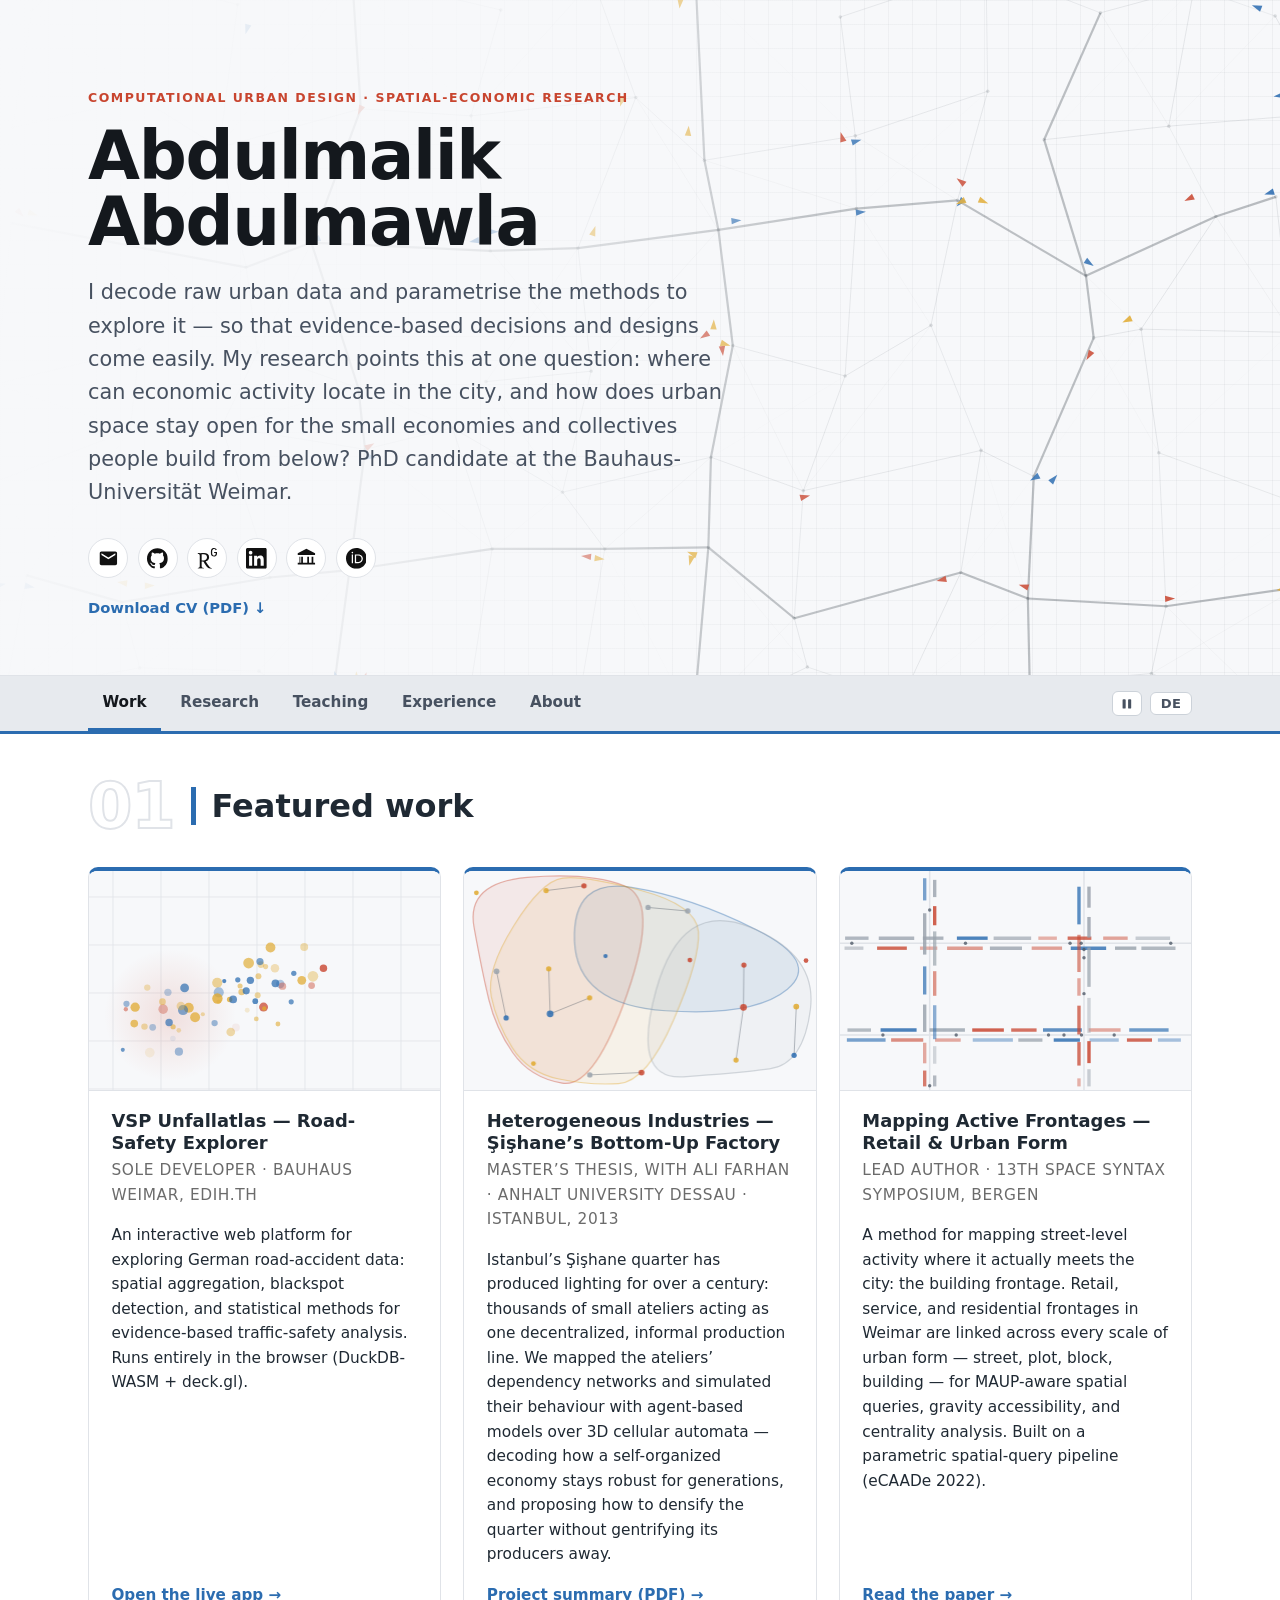
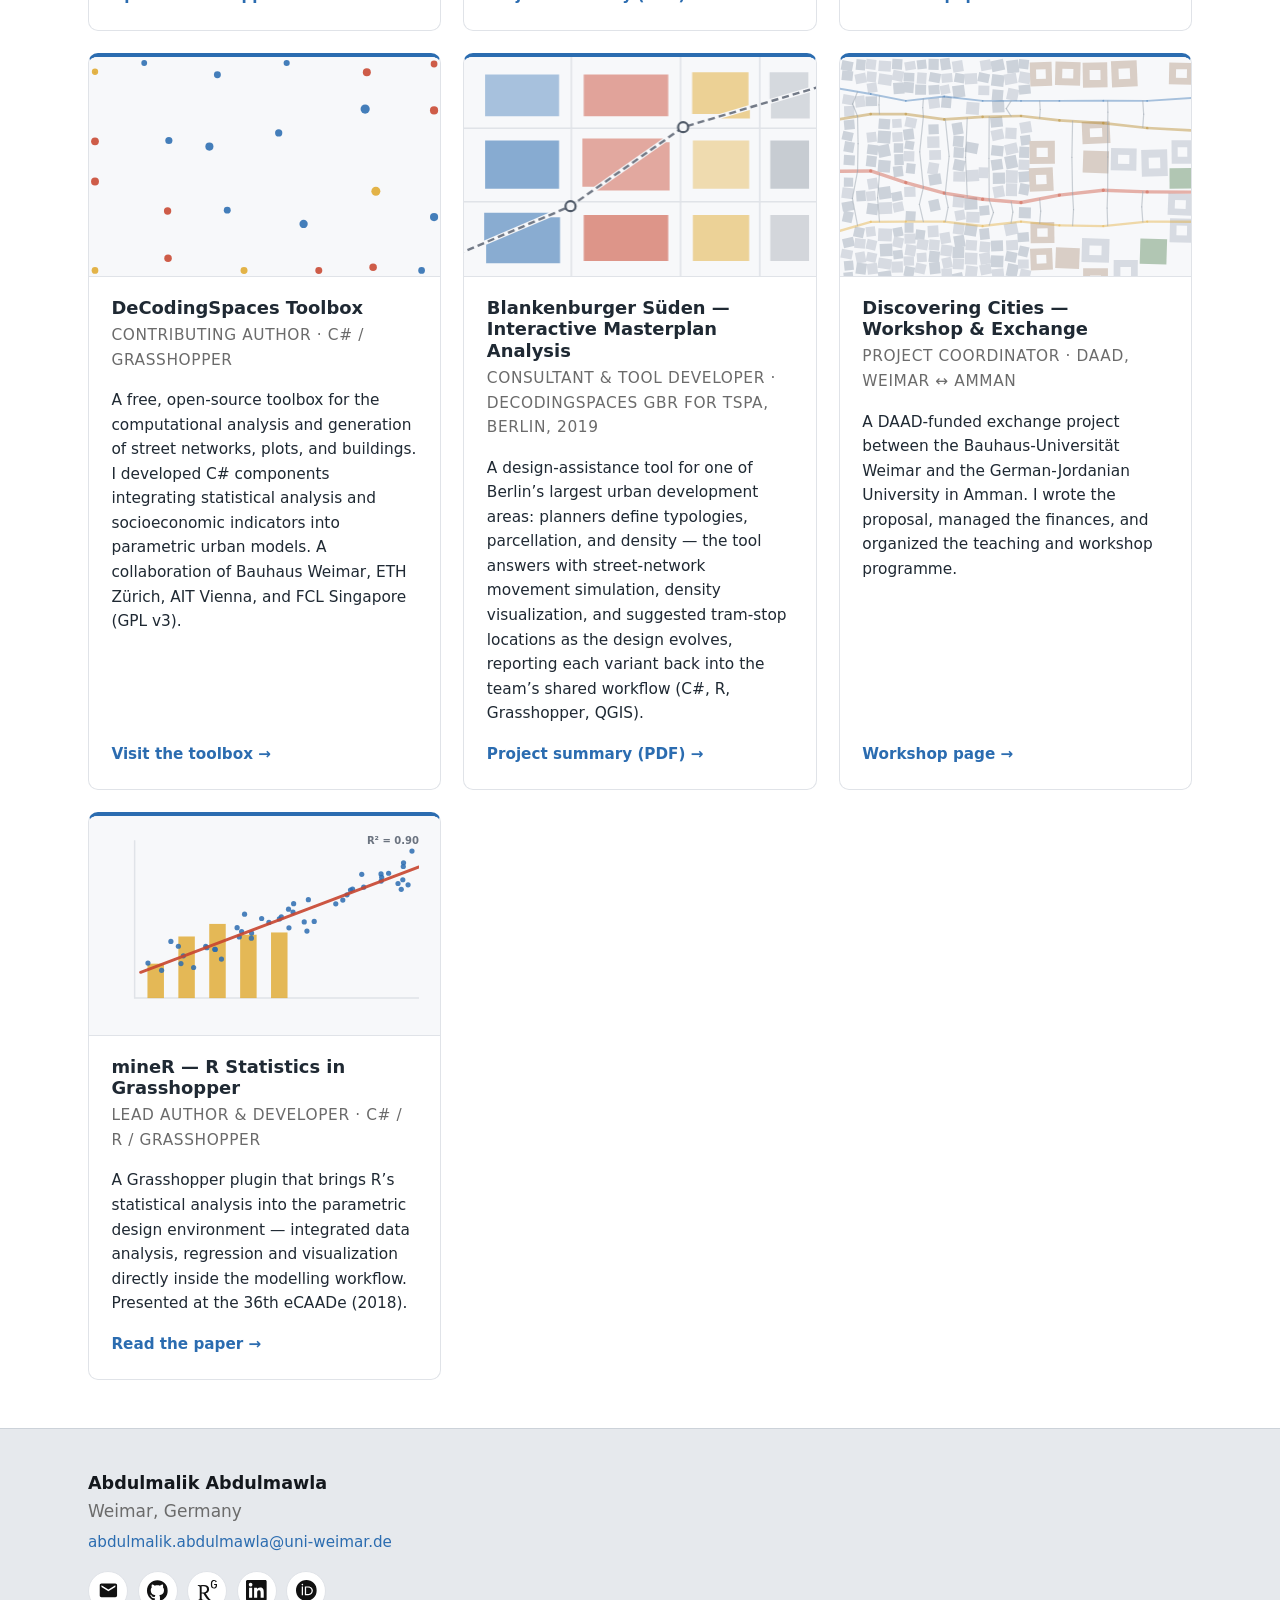
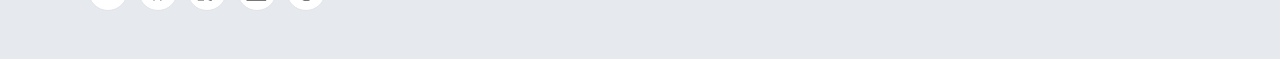
==== index.html @ fc42f42b "feat: review-driven fixes — drop reads tile, clarify PhD timeline, dual-register title/meta Three in" ====
<!DOCTYPE html>
<html lang="en" class="no-js">
<head>
  <meta charset="UTF-8" />
  <meta name="viewport" content="width=device-width, initial-scale=1.0" />
  <!-- the site is deliberately light-only: block browser/OS dark-mode auto-darkening -->
  <meta name="color-scheme" content="only light" />
  <title>Abdulmalik Abdulmawla — Computational Urban Design · Spatial Data Science</title>
  <meta name="description" content="Abdulmalik Abdulmawla — computational urban designer and spatial data scientist for urban & mobility data: research tools for evidence-based, data-driven urban design and urban economy." />
  <meta name="author" content="Abdulmalik Abdulmawla" />

  <!-- Open Graph / social preview -->
  <meta property="og:type" content="website" />
  <meta property="og:title" content="Abdulmalik Abdulmawla — Computational Urban Design · Spatial Data Science" />
  <meta property="og:description" content="Spatial-economic researcher building research tools for evidence-based, data-driven urban design." />
  <meta property="og:url" content="https://abdulmalikabdulmawla.github.io/" />
  <meta property="og:image" content="https://abdulmalikabdulmawla.github.io/assets/og.png" />
  <meta property="og:image:width" content="1200" />
  <meta property="og:image:height" content="630" />
  <meta property="og:image:alt" content="Abdulmalik Abdulmawla — Computational Urban Design · Spatial-Economic Research" />
  <meta name="twitter:card" content="summary_large_image" />
  <meta name="twitter:image" content="https://abdulmalikabdulmawla.github.io/assets/og.png" />

  <link rel="icon" href="assets/favicon.svg" type="image/svg+xml" />
  <link rel="stylesheet" href="styles.css" />

  <!-- Progressive enhancement: flip to .js synchronously so panels hide on first paint.
       Also resolve the motion state (stored override, else the OS reduced-motion
       preference) before CSS paints — boids.js / card-art.js / styles.css key off it. -->
  <script>
    (function (d) {
      d.className = "js";
      var off = window.matchMedia &&
        window.matchMedia("(prefers-reduced-motion: reduce)").matches;
      try {
        var o = localStorage.getItem("motion");
        if (o === "on") off = false; else if (o === "off") off = true;
      } catch (e) {}
      d.classList.add(off ? "motion-off" : "motion-on");
    })(document.documentElement);
  </script>
</head>
<body>
  <a class="skip-link" href="#main">Skip to content</a>

  <!-- ===== Icon sprite (defined once, referenced via <use>) ===== -->
  <svg class="icon-sprite" aria-hidden="true" focusable="false" xmlns="http://www.w3.org/2000/svg">
    <symbol id="i-email" viewBox="0 0 24 24"><path d="M20 4H4c-1.1 0-1.99.9-1.99 2L2 18c0 1.1.9 2 2 2h16c1.1 0 2-.9 2-2V6c0-1.1-.9-2-2-2zm0 4l-8 5-8-5V6l8 5 8-5v2z"/></symbol>
    <symbol id="i-github" viewBox="0 0 24 24"><path d="M12 .297c-6.63 0-12 5.373-12 12 0 5.303 3.438 9.8 8.205 11.385.6.113.82-.258.82-.577 0-.285-.01-1.04-.015-2.04-3.338.724-4.042-1.61-4.042-1.61C4.422 18.07 3.633 17.7 3.633 17.7c-1.087-.744.084-.729.084-.729 1.205.084 1.838 1.236 1.838 1.236 1.07 1.835 2.809 1.305 3.495.998.108-.776.417-1.305.76-1.605-2.665-.3-5.466-1.332-5.466-5.93 0-1.31.465-2.38 1.235-3.22-.135-.303-.54-1.523.105-3.176 0 0 1.005-.322 3.3 1.23.96-.267 1.98-.399 3-.405 1.02.006 2.04.138 3 .405 2.28-1.552 3.285-1.23 3.285-1.23.645 1.653.24 2.873.12 3.176.765.84 1.23 1.91 1.23 3.22 0 4.61-2.805 5.625-5.475 5.92.42.36.81 1.096.81 2.22 0 1.606-.015 2.896-.015 3.286 0 .315.21.69.825.57C20.565 22.092 24 17.592 24 12.297c0-6.627-5.373-12-12-12"/></symbol>
    <symbol id="i-researchgate" viewBox="0 0 24 24"><path d="M19.586 0c-.818 0-1.508.19-2.073.565-.563.377-.97.936-1.213 1.68a3.193 3.193 0 0 0-.112.437 8.365 8.365 0 0 0-.078.53 9 9 0 0 0-.05.727c-.01.282-.013.621-.013 1.016a31.121 31.123 0 0 0 .014 1.017 9 9 0 0 0 .05.727 7.946 7.946 0 0 0 .077.53h-.005a3.334 3.334 0 0 0 .113.438c.245.743.65 1.303 1.214 1.68.565.376 1.256.564 2.075.564.8 0 1.536-.213 2.105-.603.57-.39.94-.916 1.175-1.65.076-.235.135-.558.177-.93a10.9 10.9 0 0 0 .043-1.207v-.82c0-.095-.047-.142-.14-.142h-3.064c-.094 0-.14.047-.14.141v.956c0 .094.046.14.14.14h1.666c.056 0 .084.03.084.086 0 .36 0 .62-.036.865-.038.244-.1.447-.147.606-.108.385-.348.664-.638.876-.29.212-.738.35-1.227.35-.545 0-.901-.15-1.21-.353-.306-.203-.517-.454-.67-.915a3.136 3.136 0 0 1-.147-.762 17.366 17.367 0 0 1-.034-.656c-.01-.26-.014-.572-.014-.939a26.401 26.403 0 0 1 .014-.938 15.821 15.822 0 0 1 .035-.656 3.19 3.19 0 0 1 .148-.76 1.89 1.89 0 0 1 .742-1.01c.344-.244.593-.352 1.137-.352.508 0 .815.096 1.144.303.33.207.528.492.764.925.047.094.111.118.198.07l1.044-.43c.075-.048.09-.115.042-.199a3.549 3.549 0 0 0-.466-.742 3 3 0 0 0-.679-.607 3.313 3.313 0 0 0-.903-.41A4.068 4.068 0 0 0 19.586 0zM8.217 5.836c-1.69 0-3.036.086-4.297.086-1.146 0-2.291 0-3.007-.029v.831l1.088.2c.744.144 1.174.488 1.174 2.264v11.288c0 1.777-.43 2.12-1.174 2.263l-1.088.2v.832c.773-.029 2.12-.086 3.465-.086 1.29 0 2.951.057 3.667.086v-.831l-1.49-.2c-.773-.115-1.174-.487-1.174-2.264v-4.784c.688.057 1.29.057 2.206.057 1.748 3.123 3.41 5.472 4.355 6.56.86 1.032 2.177 1.691 3.839 1.691.487 0 1.003-.086 1.318-.23v-.744c-1.031 0-2.063-.716-2.808-1.518-1.26-1.376-2.95-3.582-4.355-6.074 2.32-.545 4.04-2.722 4.04-4.9 0-3.208-2.492-4.698-5.758-4.698zm-.515 1.29c2.406 0 3.839 1.26 3.839 3.552 0 2.263-1.547 3.782-4.097 3.782-.974 0-1.404-.03-2.063-.086v-7.19c.66-.059 1.547-.059 2.32-.059z"/></symbol>
    <symbol id="i-linkedin" viewBox="0 0 24 24"><path d="M20.447 20.452h-3.554v-5.569c0-1.328-.027-3.037-1.852-3.037-1.853 0-2.136 1.445-2.136 2.939v5.667H9.351V9h3.414v1.561h.046c.477-.9 1.637-1.85 3.37-1.85 3.601 0 4.267 2.37 4.267 5.455v6.286zM5.337 7.433c-1.144 0-2.063-.926-2.063-2.065 0-1.138.92-2.063 2.063-2.063 1.14 0 2.064.925 2.064 2.063 0 1.139-.925 2.065-2.064 2.065zm1.782 13.019H3.555V9h3.564v11.452zM22.225 0H1.771C.792 0 0 .774 0 1.729v20.542C0 23.227.792 24 1.771 24h20.451C23.2 24 24 23.227 24 22.271V1.729C24 .774 23.2 0 22.222 0h.003z"/></symbol>
    <symbol id="i-orcid" viewBox="0 0 24 24"><path d="M12 0C5.372 0 0 5.372 0 12s5.372 12 12 12 12-5.372 12-12S18.628 0 12 0zM7.369 4.378c.525 0 .947.431.947.947s-.422.947-.947.947a.95.95 0 0 1-.947-.947c0-.525.422-.947.947-.947zm-.722 3.038h1.444v10.041H6.647V7.416zm3.562 0h3.9c3.712 0 5.344 2.653 5.344 5.025 0 2.578-2.016 5.025-5.325 5.025h-3.919V7.416zm1.444 1.303v7.444h2.297c3.272 0 4.022-2.484 4.022-3.722 0-2.016-1.284-3.722-4.097-3.722h-2.222z"/></symbol>
    <symbol id="i-institution" viewBox="0 0 24 24"><path d="M12 1L2 6v2h20V6L12 1zM4 10v7H2v2h20v-2h-2v-7h-2v7h-3v-7h-2v7H8v-7H6v7H5v-7H4z"/></symbol>
  </svg>

  <!-- ========================= HERO ========================= -->
  <header class="hero" id="top">
    <div class="hero-grid" aria-hidden="true"></div>
    <!-- boids flocking across a street network — from swarm simulation to urban movement -->
    <canvas class="hero-canvas" aria-hidden="true"></canvas>
    <div class="wrap wrap-wide">
      <p class="eyebrow" data-i18n="hero.eyebrow">Computational Urban Design · Spatial-Economic Research</p>
      <h1 class="hero-name">Abdulmalik<br>Abdulmawla</h1>
      <p class="lede" data-i18n="hero.lede">
        I decode raw urban data and parametrise the methods to explore it &mdash; so
        that evidence-based decisions and designs come easily. My research points this
        at one question: where can economic activity locate in the city, and how does
        urban space stay open for the small economies and collectives people build
        from below? PhD candidate at the Bauhaus-Universit&auml;t Weimar.
      </p>

      <nav class="profile-links" aria-label="Profiles and contact">
        <a href="mailto:abdulmalik.abdulmawla@uni-weimar.de" aria-label="Email" title="Email"><svg><use href="#i-email"/></svg></a>
        <a href="https://github.com/AbdulmalikAbdulmawla" target="_blank" rel="noopener" aria-label="GitHub" title="GitHub"><svg><use href="#i-github"/></svg></a>
        <a href="https://www.researchgate.net/profile/Abdulmalik-Abdulmawla" target="_blank" rel="noopener" aria-label="ResearchGate" title="ResearchGate"><svg><use href="#i-researchgate"/></svg></a>
        <a href="https://www.linkedin.com/in/abdulmalikmawla/" target="_blank" rel="noopener" aria-label="LinkedIn" title="LinkedIn"><svg><use href="#i-linkedin"/></svg></a>
        <a href="https://www.uni-weimar.de/de/bau-und-umwelt/professuren/verkehrssystemplanung/team/mitarbeiterinnen/m-arch-abdulmalik-abdulmawla/" target="_blank" rel="noopener" aria-label="Bauhaus-Universit&auml;t Weimar profile" title="Bauhaus-Universit&auml;t Weimar"><svg><use href="#i-institution"/></svg></a>
        <a href="https://orcid.org/0000-0003-3383-5998" target="_blank" rel="noopener" aria-label="ORCID" title="ORCID"><svg><use href="#i-orcid"/></svg></a>
      </nav>
      <p class="hero-cv"><a id="cv-link" href="assets/Abdulmawla-CV.pdf" download="Abdulmawla-CV.pdf" data-i18n="hero.cv">Download CV (PDF) &darr;</a></p>
    </div>
  </header>

  <!-- ========================= TAB BAR ========================= -->
  <div class="tabbar">
    <div class="wrap wrap-wide">
      <nav class="tabs" role="tablist" aria-label="Sections">
        <a class="tab" id="tab-work"       role="tab" href="#work"       aria-controls="work"       aria-selected="true"  data-i18n="tab.work">Work</a>
        <a class="tab" id="tab-research"   role="tab" href="#research"   aria-controls="research"   aria-selected="false" data-i18n="tab.research">Research</a>
        <a class="tab" id="tab-teaching"   role="tab" href="#teaching"   aria-controls="teaching"   aria-selected="false" data-i18n="tab.teaching">Teaching</a>
        <a class="tab" id="tab-experience" role="tab" href="#experience" aria-controls="experience" aria-selected="false" data-i18n="tab.experience">Experience</a>
        <a class="tab" id="tab-about"      role="tab" href="#about"      aria-controls="about"      aria-selected="false" data-i18n="tab.about">About</a>
      </nav>
      <div class="ctrl"><button type="button" class="lang-toggle" id="lang-toggle" aria-label="Auf Deutsch umschalten">DE</button></div>
    </div>
  </div>

  <main id="main">
    <div class="wrap wrap-wide">

      <!-- ========================= WORK ========================= -->
      <section class="panel is-active" id="work" role="tabpanel" aria-labelledby="tab-work" tabindex="-1" style="--cat: var(--bau-blue)">
        <header class="panel-head">
          <span class="panel-num" aria-hidden="true">01</span>
          <h2 data-i18n="work.h">Featured work</h2>
        </header>
        <div class="cards">

          <article class="card">
            <div class="card-media" data-art="unfall" aria-hidden="true">
              <svg viewBox="0 0 320 200" preserveAspectRatio="xMidYMid slice">
                <rect width="320" height="200" fill="#f7f8fa"/>
                <g stroke="#e0e3e8" stroke-width="1">
                  <line x1="0" y1="50" x2="320" y2="50"/><line x1="0" y1="100" x2="320" y2="100"/><line x1="0" y1="150" x2="320" y2="150"/>
                  <line x1="80" y1="0" x2="80" y2="200"/><line x1="160" y1="0" x2="160" y2="200"/><line x1="240" y1="0" x2="240" y2="200"/>
                </g>
                <g>
                  <circle cx="70" cy="120" r="9" fill="#c8452f" opacity=".85"/>
                  <circle cx="120" cy="70" r="6" fill="#2b6cb0" opacity=".85"/>
                  <circle cx="180" cy="110" r="12" fill="#c8452f" opacity=".7"/>
                  <circle cx="150" cy="150" r="5" fill="#e0a92e"/>
                  <circle cx="230" cy="60" r="7" fill="#2b6cb0" opacity=".8"/>
                  <circle cx="260" cy="130" r="9" fill="#c8452f" opacity=".8"/>
                  <circle cx="90" cy="60" r="5" fill="#e0a92e"/>
                  <circle cx="200" cy="160" r="6" fill="#2b6cb0" opacity=".8"/>
                  <circle cx="280" cy="95" r="5" fill="#e0a92e"/>
                </g>
              </svg>
            </div>
            <div class="card-body">
              <h3 data-i18n="work.c1.title">VSP&nbsp;Unfallatlas &mdash; Road-Safety Explorer</h3>
              <p class="card-role" data-i18n="work.c1.role">Sole developer &middot; Bauhaus Weimar, EDIH.TH</p>
              <p data-i18n="work.c1.body">
                An interactive web platform for exploring German road-accident data:
                spatial aggregation, blackspot detection, and statistical methods for
                evidence-based traffic-safety analysis. Runs entirely in the browser
                (DuckDB-WASM + deck.gl).
              </p>
              <a class="card-link" href="https://www.uni-weimar.de/~vewa2645/VSP_Unfallatlas/VSP_Unfallatlas.html" target="_blank" rel="noopener" data-i18n="work.c1.link">Open the live app &rarr;</a>
            </div>
          </article>

          <article class="card">
            <!-- Şişhane dependency network: walking-range rings + intensity-weighted edges.
                 The SVG is the no-JS/motion-off/print fallback; the "sishane" canvas scene
                 (card-art.js) grows a multicentric semilattice around the cursor. -->
            <div class="card-media" data-art="sishane" aria-hidden="true">
              <svg viewBox="0 0 320 200" preserveAspectRatio="xMidYMid slice">
                <rect width="320" height="200" fill="#f7f8fa"/>
                <!-- the semilattice: overlapping atelier groups (sets that share members) -->
                <g stroke-width="1.2">
                  <ellipse cx="108" cy="80" rx="94" ry="62" fill="#e0a92e" fill-opacity=".09" stroke="#e0a92e" stroke-opacity=".4" transform="rotate(-8 108 80)"/>
                  <ellipse cx="196" cy="70" rx="86" ry="56" fill="#c8452f" fill-opacity=".09" stroke="#c8452f" stroke-opacity=".4" transform="rotate(6 196 70)"/>
                  <ellipse cx="212" cy="126" rx="90" ry="58" fill="#2b6cb0" fill-opacity=".09" stroke="#2b6cb0" stroke-opacity=".4" transform="rotate(-5 212 126)"/>
                  <ellipse cx="112" cy="140" rx="80" ry="50" fill="#9aa3ad" fill-opacity=".09" stroke="#9aa3ad" stroke-opacity=".4" transform="rotate(4 112 140)"/>
                </g>
                <!-- sparse base links — some ateliers stay unconnected -->
                <g stroke="#475160" stroke-width="1" opacity=".38">
                  <line x1="34" y1="42" x2="82" y2="28"/>
                  <line x1="216" y1="32" x2="258" y2="66"/>
                  <line x1="46" y1="92" x2="86" y2="118"/>
                  <line x1="240" y1="118" x2="276" y2="142"/>
                  <line x1="118" y1="162" x2="162" y2="176"/>
                  <line x1="196" y1="88" x2="228" y2="72"/>
                  <line x1="64" y1="160" x2="86" y2="118"/>
                </g>
                <!-- the ONE selected atelier links to its local group -->
                <circle cx="150" cy="96" r="46" fill="none" stroke="#475160" stroke-opacity=".38" stroke-dasharray="4 4"/>
                <g stroke="#e0a92e" stroke-width="1.5" opacity=".7">
                  <line x1="150" y1="96" x2="118" y2="72"/>
                  <line x1="150" y1="96" x2="186" y2="112"/>
                  <line x1="150" y1="96" x2="132" y2="128"/>
                  <line x1="150" y1="96" x2="180" y2="66"/>
                </g>
                <!-- ateliers, spread; coloured by trade -->
                <g>
                  <circle cx="150" cy="96" r="6" fill="#e0a92e"/>
                  <circle cx="118" cy="72" r="3.5" fill="#2b6cb0"/>
                  <circle cx="186" cy="112" r="3.5" fill="#9aa3ad"/>
                  <circle cx="132" cy="128" r="3.5" fill="#c8452f"/>
                  <circle cx="180" cy="66" r="3.5" fill="#2b6cb0"/>
                  <circle cx="34" cy="42" r="3" fill="#c8452f"/>
                  <circle cx="82" cy="28" r="3" fill="#9aa3ad"/>
                  <circle cx="146" cy="22" r="3" fill="#e0a92e"/>
                  <circle cx="216" cy="32" r="3" fill="#2b6cb0"/>
                  <circle cx="258" cy="66" r="3" fill="#c8452f"/>
                  <circle cx="296" cy="36" r="3" fill="#9aa3ad"/>
                  <circle cx="46" cy="92" r="3" fill="#e0a92e"/>
                  <circle cx="86" cy="118" r="3" fill="#2b6cb0"/>
                  <circle cx="196" cy="88" r="3" fill="#c8452f"/>
                  <circle cx="228" cy="72" r="3" fill="#e0a92e"/>
                  <circle cx="240" cy="118" r="3" fill="#9aa3ad"/>
                  <circle cx="276" cy="142" r="3" fill="#2b6cb0"/>
                  <circle cx="26" cy="150" r="3" fill="#2b6cb0"/>
                  <circle cx="64" cy="160" r="3" fill="#c8452f"/>
                  <circle cx="118" cy="162" r="3" fill="#9aa3ad"/>
                  <circle cx="162" cy="176" r="3" fill="#e0a92e"/>
                  <circle cx="222" cy="162" r="3" fill="#c8452f"/>
                  <circle cx="290" cy="178" r="3" fill="#2b6cb0"/>
                </g>
              </svg>
            </div>
            <div class="card-body">
              <h3 data-i18n="work.c7.title">Heterogeneous Industries &mdash; &#350;i&#351;hane&rsquo;s Bottom-Up Factory</h3>
              <p class="card-role" data-i18n="work.c7.role">Master&rsquo;s thesis, with Ali Farhan &middot; Anhalt University Dessau &middot; Istanbul, 2013</p>
              <p data-i18n="work.c7.body">
                Istanbul&rsquo;s &#350;i&#351;hane quarter has produced lighting for over a
                century: thousands of small ateliers acting as one decentralized, informal
                production line. We mapped the ateliers&rsquo; dependency networks and
                simulated their behaviour with agent-based models over 3D cellular
                automata &mdash; decoding how a self-organized economy stays robust for
                generations, and proposing how to densify the quarter without gentrifying
                its producers away.
              </p>
              <a class="card-link" href="assets/Heterogeneous-Industries-Sishane-Summary.pdf" target="_blank" rel="noopener" data-i18n="work.c7.link">Project summary (PDF) &rarr;</a>
            </div>
          </article>

          <article class="card">
            <div class="card-media" data-art="frontage" aria-hidden="true">
              <svg viewBox="0 0 320 200" preserveAspectRatio="xMidYMid slice">
                <rect width="320" height="200" fill="#f7f8fa"/>
                <!-- streets -->
                <g stroke="#e0e3e8" stroke-width="1.5">
                  <line x1="0" y1="72" x2="320" y2="72"/><line x1="0" y1="142" x2="320" y2="142"/>
                  <line x1="112" y1="0" x2="112" y2="200"/><line x1="228" y1="0" x2="228" y2="200"/>
                </g>
                <!-- buildings -->
                <g fill="#e7eaee">
                  <rect x="24" y="26" width="70" height="38"/><rect x="126" y="20" width="86" height="44"/><rect x="244" y="30" width="58" height="34"/>
                  <rect x="28" y="84" width="66" height="46"/><rect x="124" y="82" width="90" height="48"/><rect x="242" y="86" width="62" height="44"/>
                  <rect x="30" y="152" width="64" height="34"/><rect x="128" y="154" width="82" height="32"/><rect x="240" y="150" width="60" height="36"/>
                </g>
                <!-- frontage strips: retail (red) at the core crossing, service (blue), residential (grey) -->
                <g stroke-width="5" stroke-linecap="butt">
                  <line x1="26" y1="64" x2="60" y2="64" stroke="#9aa3ad"/><line x1="66" y1="64" x2="92" y2="64" stroke="#2b6cb0"/>
                  <line x1="128" y1="64" x2="168" y2="64" stroke="#c8452f"/><line x1="174" y1="64" x2="210" y2="64" stroke="#c8452f"/>
                  <line x1="246" y1="64" x2="272" y2="64" stroke="#2b6cb0"/><line x1="278" y1="64" x2="300" y2="64" stroke="#9aa3ad"/>
                  <line x1="30" y1="84" x2="64" y2="84" stroke="#9aa3ad"/><line x1="70" y1="84" x2="92" y2="84" stroke="#c8452f"/>
                  <line x1="126" y1="82" x2="160" y2="82" stroke="#c8452f"/><line x1="166" y1="82" x2="212" y2="82" stroke="#c8452f"/>
                  <line x1="244" y1="86" x2="280" y2="86" stroke="#2b6cb0"/>
                  <line x1="126" y1="130" x2="170" y2="130" stroke="#c8452f"/><line x1="176" y1="130" x2="212" y2="130" stroke="#2b6cb0"/>
                  <line x1="30" y1="130" x2="72" y2="130" stroke="#9aa3ad"/><line x1="244" y1="130" x2="286" y2="130" stroke="#9aa3ad"/>
                  <line x1="130" y1="154" x2="164" y2="154" stroke="#2b6cb0"/><line x1="170" y1="154" x2="208" y2="154" stroke="#9aa3ad"/>
                  <line x1="32" y1="152" x2="70" y2="152" stroke="#9aa3ad"/><line x1="242" y1="150" x2="274" y2="150" stroke="#9aa3ad"/>
                  <line x1="118" y1="24" x2="118" y2="60" stroke="#c8452f"/><line x1="118" y1="86" x2="118" y2="126" stroke="#c8452f"/>
                  <line x1="222" y1="86" x2="222" y2="124" stroke="#2b6cb0"/><line x1="222" y1="26" x2="222" y2="58" stroke="#9aa3ad"/>
                </g>
              </svg>
            </div>
            <div class="card-body">
              <h3 data-i18n="work.c6.title">Mapping Active Frontages &mdash; Retail &amp; Urban Form</h3>
              <p class="card-role" data-i18n="work.c6.role">Lead author &middot; 13th Space Syntax Symposium, Bergen</p>
              <p data-i18n="work.c6.body">
                A method for mapping street-level activity where it actually meets the
                city: the building frontage. Retail, service, and residential frontages in
                Weimar are linked across every scale of urban form &mdash; street, plot,
                block, building &mdash; for MAUP-aware spatial queries, gravity accessibility,
                and centrality analysis. Built on a parametric spatial-query pipeline
                (eCAADe&nbsp;2022).
              </p>
              <a class="card-link" href="https://www.researchgate.net/publication/363095082_Mapping_active_frontages_a_method_for_linking_street-level_activities_to_their_surrounding_urban_forms_-_A_case_study_of_the_city_of_Weimar_Germany" target="_blank" rel="noopener" data-i18n="work.c6.link">Read the paper &rarr;</a>
            </div>
          </article>

          <article class="card">
            <div class="card-media" data-art="toolbox" aria-hidden="true">
              <svg viewBox="0 0 320 200" preserveAspectRatio="xMidYMid slice">
                <rect width="320" height="200" fill="#f7f8fa"/>
                <g stroke="#475160" stroke-width="1.5" opacity=".55">
                  <line x1="60" y1="150" x2="130" y2="90"/><line x1="130" y1="90" x2="210" y2="120"/>
                  <line x1="210" y1="120" x2="260" y2="60"/><line x1="130" y1="90" x2="150" y2="40"/>
                  <line x1="60" y1="150" x2="150" y2="160"/><line x1="150" y1="160" x2="210" y2="120"/>
                  <line x1="150" y1="40" x2="260" y2="60"/>
                </g>
                <g>
                  <circle cx="60" cy="150" r="8" fill="#2b6cb0"/><circle cx="130" cy="90" r="10" fill="#c8452f"/>
                  <circle cx="210" cy="120" r="8" fill="#2b6cb0"/><circle cx="260" cy="60" r="9" fill="#e0a92e"/>
                  <circle cx="150" cy="40" r="7" fill="#2b6cb0"/><circle cx="150" cy="160" r="6" fill="#c8452f"/>
                </g>
              </svg>
            </div>
            <div class="card-body">
              <h3 data-i18n="work.c2.title">DeCodingSpaces Toolbox</h3>
              <p class="card-role" data-i18n="work.c2.role">Contributing author &middot; C# / Grasshopper</p>
              <p data-i18n="work.c2.body">
                A free, open-source toolbox for the computational analysis and generation of
                street networks, plots, and buildings. I developed C# components integrating
                statistical analysis and socioeconomic indicators into parametric urban
                models. A collaboration of Bauhaus Weimar, ETH Z&uuml;rich, AIT Vienna, and
                FCL Singapore (GPL v3).
              </p>
              <a class="card-link" href="https://toolbox.decodingspaces.net/" target="_blank" rel="noopener" data-i18n="work.c2.link">Visit the toolbox &rarr;</a>
            </div>
          </article>

          <article class="card">
            <!-- Blankenburger Süden: masterplan parcels + proposed tram line with stops.
                 The SVG is the no-JS/motion-off/print fallback; the "blanken" canvas scene
                 (card-art.js) snaps the line toward the cursor and cuts the parcels along it. -->
            <div class="card-media" data-art="blanken" aria-hidden="true">
              <svg viewBox="0 0 320 200" preserveAspectRatio="xMidYMid slice">
                <rect width="320" height="200" fill="#f7f8fa"/>
                <!-- street grid -->
                <g stroke="#e0e3e8" stroke-width="1.5">
                  <line x1="0" y1="62" x2="320" y2="62"/><line x1="0" y1="132" x2="320" y2="132"/>
                  <line x1="96" y1="0" x2="96" y2="200"/><line x1="196" y1="0" x2="196" y2="200"/><line x1="270" y1="0" x2="270" y2="200"/>
                </g>
                <!-- parcels, filled by density -->
                <g>
                  <rect x="18" y="16" width="64" height="34" fill="#2b6cb0" opacity=".45"/>
                  <rect x="110" y="14" width="72" height="36" fill="#c8452f" opacity=".55"/>
                  <rect x="208" y="18" width="48" height="32" fill="#e0a92e" opacity=".5"/>
                  <rect x="20" y="76" width="62" height="42" fill="#e0a92e" opacity=".5"/>
                  <rect x="108" y="74" width="74" height="44" fill="#c8452f" opacity=".75"/>
                  <rect x="206" y="76" width="50" height="42" fill="#2b6cb0" opacity=".55"/>
                  <rect x="282" y="76" width="26" height="42" fill="#9aa3ad" opacity=".4"/>
                  <rect x="18" y="146" width="64" height="38" fill="#9aa3ad" opacity=".4"/>
                  <rect x="110" y="146" width="72" height="38" fill="#2b6cb0" opacity=".5"/>
                  <rect x="208" y="144" width="48" height="40" fill="#e0a92e" opacity=".55"/>
                </g>
                <!-- proposed tram line + suggested stops -->
                <g>
                  <path d="M-4 172 L96 132 L196 62 L324 30" fill="none" stroke="#475160" stroke-width="2.5" stroke-dasharray="7 4" opacity=".7"/>
                  <circle cx="96" cy="132" r="6" fill="#f7f8fa" stroke="#475160" stroke-width="2.5"/>
                  <circle cx="196" cy="62" r="6" fill="#f7f8fa" stroke="#475160" stroke-width="2.5"/>
                </g>
              </svg>
            </div>
            <div class="card-body">
              <h3 data-i18n="work.c8.title">Blankenburger S&uuml;den &mdash; Interactive Masterplan Analysis</h3>
              <p class="card-role" data-i18n="work.c8.role">Consultant &amp; tool developer &middot; DecodingSpaces GbR for TSPA, Berlin, 2019</p>
              <p data-i18n="work.c8.body">
                A design-assistance tool for one of Berlin&rsquo;s largest urban development
                areas: planners define typologies, parcellation, and density &mdash; the tool
                answers with street-network movement simulation, density visualization, and
                suggested tram-stop locations as the design evolves, reporting each variant
                back into the team&rsquo;s shared workflow (C#, R, Grasshopper, QGIS).
              </p>
              <a class="card-link" href="assets/Blankenburger-Sueden-Summary.pdf" target="_blank" rel="noopener" data-i18n="work.c8.link">Project summary (PDF) &rarr;</a>
            </div>
          </article>

          <article class="card">
            <!-- Discovering Cities: the joined Amman+Erfurt map the owner designed for the
                 project banner — dense angular fabric (Amman) blending into perimeter blocks
                 with courtyards and greens (Erfurt), under one street-network centrality
                 analysis. The "dcities" canvas scene puts an analysis probe under the cursor. -->
            <div class="card-media" data-art="dcities" aria-hidden="true">
              <svg viewBox="0 0 320 200" preserveAspectRatio="xMidYMid slice">
                <rect width="320" height="200" fill="#f7f8fa"/>
                <path fill="#d7dbe2" fill-rule="evenodd" d="M2.3 99.4L13.6 98.7L14.3 109.2L3.0 110.0zM1.6 124.6L12.9 122.5L14.7 132.3L3.5 134.4zM3.4 159.7L14.9 160.4L14.4 169.8L2.9 169.1zM2.7 182.9L13.1 183.6L12.4 194.2L2.0 193.4zM15.4 3.4L26.2 3.9L25.8 13.8L15.0 13.3zM15.0 74.2L24.2 73.8L24.6 83.1L15.3 83.4zM14.9 109.4L24.8 107.4L26.6 115.8L16.7 117.8zM14.0 131.7L24.7 132.1L24.3 141.3L13.6 140.8zM15.0 154.6L24.4 155.0L23.9 165.1L14.5 164.7zM16.3 166.0L25.9 166.0L25.9 175.3L16.3 175.4zM27.4 14.4L36.7 16.0L35.3 24.3L25.9 22.7zM24.6 25.6L34.5 24.3L35.7 33.8L25.8 35.1zM26.6 45.5L36.7 46.2L36.1 55.8L26.0 55.2zM25.8 88.9L36.3 89.0L36.2 98.3L25.7 98.2zM26.9 109.5L36.8 108.9L37.4 119.0L27.5 119.6zM25.6 165.1L35.6 166.2L34.6 175.0L24.6 173.9zM25.8 174.7L35.7 176.1L34.6 184.6L24.6 183.2zM27.8 184.6L37.4 186.5L35.7 195.1L26.0 193.1zM37.8 1.9L50.4 2.1L50.2 13.3L37.7 13.1zM37.8 68.5L49.4 67.2L50.5 77.1L39.0 78.4zM36.9 95.0L49.5 94.1L50.2 103.8L37.6 104.7zM37.0 104.8L48.4 106.3L46.9 118.0L35.4 116.5zM36.7 171.8L48.4 169.4L50.8 180.9L39.1 183.4zM49.4 27.2L59.5 26.3L60.6 37.5L50.5 38.5zM49.2 78.5L58.9 76.7L61.0 87.9L51.3 89.7zM49.9 89.1L59.8 89.2L59.7 98.9L49.8 98.7zM48.0 102.0L58.6 99.6L61.1 110.5L50.5 113.0zM49.1 113.7L60.3 114.1L59.9 125.4L48.6 125.0zM49.9 178.5L60.4 176.6L62.3 186.9L51.8 188.9zM48.7 189.2L58.7 187.2L60.8 197.1L50.7 199.2zM64.2 25.9L74.7 28.2L72.9 36.6L62.4 34.3zM63.1 83.9L74.1 84.8L73.3 93.9L62.3 93.0zM62.5 95.0L73.4 95.6L73.0 103.8L62.1 103.2zM61.3 130.5L71.7 128.8L73.1 137.6L62.7 139.3zM63.2 141.2L72.8 142.1L71.9 151.1L62.3 150.2zM64.2 162.9L74.3 165.1L72.3 174.2L62.2 172.0zM62.8 175.4L71.7 173.8L73.3 182.2L64.4 183.9zM73.8 3.2L85.0 4.2L84.2 13.7L73.0 12.7zM72.8 15.1L83.0 13.5L84.5 22.8L74.3 24.5zM74.3 182.3L84.8 183.1L84.0 193.1L73.5 192.3zM74.0 194.4L84.2 193.1L85.4 202.8L75.2 204.1zM85.8 2.4L94.9 2.2L95.1 10.8L86.0 11.0zM84.5 66.7L92.9 64.9L94.6 73.1L86.2 74.9zM86.0 77.2L95.1 77.4L94.9 85.1L85.9 84.9zM87.7 86.5L96.1 86.9L95.7 96.8L87.3 96.5zM86.3 129.9L95.2 128.5L96.6 138.0L87.7 139.3zM87.8 172.1L96.0 173.5L94.4 182.3L86.2 180.8zM86.6 183.7L96.9 184.3L96.3 193.9L86.1 193.3zM85.9 194.8L95.2 192.9L96.9 201.3L87.6 203.2zM98.1 3.7L108.9 3.9L108.7 14.1L97.9 13.9zM96.9 53.2L107.8 53.2L107.8 64.5L96.8 64.5zM96.4 167.7L107.1 168.4L106.4 178.5L95.8 177.9zM95.4 193.7L106.8 192.3L108.2 203.6L96.8 205.0zM109.7 13.0L120.2 14.3L118.9 24.5L108.5 23.2zM110.2 156.6L120.7 156.8L120.5 165.5L110.0 165.3zM110.0 193.2L121.4 194.8L120.2 203.3L108.8 201.7zM121.2 3.9L132.3 2.6L133.5 13.9L122.5 15.2zM122.2 39.1L133.1 39.8L132.5 50.2L121.6 49.6zM122.9 64.5L134.4 66.7L132.3 77.6L120.8 75.4zM123.0 75.8L133.2 77.8L131.1 87.9L121.0 85.9zM122.7 103.2L133.1 103.4L132.9 112.4L122.6 112.2zM120.4 164.6L132.3 165.2L131.8 175.2L119.9 174.5zM118.8 191.1L130.3 189.2L132.1 199.9L120.6 201.8zM133.2 13.9L143.6 12.9L144.6 23.3L134.2 24.2zM133.6 57.5L143.6 57.6L143.6 67.3L133.6 67.3zM134.4 102.4L144.1 103.7L142.8 112.4L133.2 111.1zM134.5 113.9L144.0 113.7L144.2 123.8L134.7 124.0zM133.9 157.7L144.2 157.7L144.1 168.2L133.8 168.1zM146.8 43.3L155.4 45.0L153.5 54.7L144.9 53.0zM143.9 74.7L152.7 74.8L152.6 84.7L143.8 84.6zM144.1 98.1L152.9 96.4L154.6 105.6L145.9 107.3zM145.0 105.5L154.8 107.5L152.9 117.1L143.1 115.1zM145.6 117.7L154.4 119.7L152.7 127.2L143.9 125.3zM146.3 160.3L154.8 161.3L153.8 169.5L145.3 168.5zM144.2 170.8L154.0 170.6L154.2 180.1L144.4 180.3zM156.6 59.0L165.9 59.0L165.9 68.8L156.6 68.8zM155.9 70.0L166.1 70.0L166.1 80.4L155.9 80.4zM154.7 104.0L165.4 104.8L164.6 115.5L153.9 114.8zM154.4 140.5L163.6 139.5L164.6 148.7L155.4 149.6zM153.7 164.7L163.2 162.8L165.0 171.7L155.5 173.6zM153.9 185.6L163.2 184.2L164.6 194.1L155.3 195.5zM153.8 196.9L163.5 195.5L165.0 205.9L155.3 207.3zM166.2 2.2L178.0 1.4L178.7 12.1L166.9 12.9zM167.9 15.0L178.8 16.7L177.2 27.5L166.3 25.8zM165.5 41.5L176.3 39.2L178.8 50.7L168.0 53.0zM165.5 55.5L176.0 53.1L178.4 63.3L167.9 65.7zM165.4 67.9L176.3 66.7L177.4 76.9L166.5 78.1zM166.1 77.6L178.1 79.3L176.6 89.7L164.5 88.0zM166.1 118.1L177.0 117.3L177.8 128.3L166.9 129.1zM165.4 192.8L176.1 192.4L176.6 204.2L165.9 204.6zM174.0 170.4L194.2 171.3L193.4 190.9L173.2 190.1zM179.4 176.6L188.3 176.9L188.0 184.8L179.1 184.4zM172.6 195.5L192.4 194.7L193.1 212.6L173.4 213.4zM178.4 200.6L187.0 200.3L187.3 207.5L178.7 207.8zM197.8 5.1L220.4 5.4L220.1 26.7L197.5 26.4zM204.0 11.6L214.0 11.7L213.9 20.2L203.9 20.1zM196.5 164.7L219.0 163.7L220.0 186.9L197.5 187.8zM203.1 171.4L213.0 170.9L213.4 180.2L203.5 180.6zM222.2 5.6L245.0 5.7L244.9 26.1L222.1 26.0zM228.6 11.7L238.6 11.8L238.6 19.9L228.6 19.9zM224.7 31.4L245.9 31.6L245.7 51.1L224.5 50.9zM230.6 37.3L239.9 37.4L239.8 45.2L230.5 45.1zM223.2 80.5L244.8 80.9L244.4 101.6L222.8 101.3zM229.1 86.9L238.6 87.0L238.5 95.3L229.0 95.2zM223.1 104.5L245.2 104.8L244.9 124.7L222.8 124.4zM229.2 110.6L238.9 110.7L238.8 118.7L229.1 118.5zM222.3 130.6L244.2 129.8L245.0 150.9L223.0 151.7zM228.6 136.7L238.3 136.3L238.6 144.8L229.0 145.1zM248.7 4.7L268.2 5.3L267.7 26.0L248.2 25.5zM254.0 11.1L262.6 11.3L262.4 19.6L253.8 19.4zM272.0 84.3L293.8 84.2L293.9 105.5L272.1 105.6zM278.1 90.7L287.7 90.6L287.8 99.1L278.2 99.2zM272.2 110.9L294.5 110.9L294.5 132.1L272.3 132.2zM269.6 188.5L294.5 187.5L295.4 210.5L270.4 211.4zM276.8 195.1L287.8 194.7L288.1 203.8L277.2 204.3zM297.9 4.6L321.0 5.3L320.3 28.2L297.1 27.5zM304.1 11.6L314.3 12.0L314.0 21.1L303.8 20.8zM296.6 188.3L321.1 188.5L321.0 211.7L296.5 211.5zM303.4 195.3L314.2 195.4L314.1 204.7L303.4 204.6z"/>
                <path fill="#ccd2da" fill-rule="evenodd" d="M2.9 3.8L12.9 4.0L12.7 13.6L2.7 13.4zM2.2 15.6L11.9 14.5L13.1 24.9L3.4 26.0zM1.4 64.2L11.1 62.3L13.1 72.7L3.4 74.6zM2.4 76.0L12.9 75.0L13.9 85.6L3.4 86.6zM1.2 173.0L12.4 170.9L14.2 180.2L3.0 182.3zM0.6 195.9L12.2 194.0L14.0 205.1L2.4 207.0zM15.7 14.9L25.1 14.1L25.8 22.7L16.5 23.5zM15.2 25.0L25.5 26.1L24.3 36.7L14.0 35.6zM15.9 38.9L25.7 38.4L26.3 49.1L16.5 49.7zM15.1 83.5L24.9 83.8L24.5 94.0L14.7 93.7zM15.8 95.4L25.9 97.7L23.7 107.5L13.6 105.3zM15.7 177.0L26.7 177.3L26.4 186.5L15.4 186.2zM17.3 189.1L26.6 190.9L24.7 200.9L15.4 199.1zM26.0 3.2L36.0 5.3L34.3 13.0L24.3 10.9zM27.2 66.3L37.5 67.1L36.8 75.8L26.5 75.0zM26.2 80.3L36.2 78.6L37.6 86.8L27.5 88.4zM27.3 99.9L36.9 100.4L36.5 110.4L26.8 110.0zM27.1 153.6L36.8 153.9L36.5 164.1L26.8 163.8zM27.1 195.0L37.3 196.3L36.1 205.9L25.9 204.6zM36.8 16.4L49.3 15.8L49.8 27.0L37.3 27.5zM37.6 41.1L48.3 43.2L46.4 53.2L35.7 51.1zM37.1 80.8L48.7 81.8L47.8 93.1L36.1 92.1zM36.1 132.6L48.4 133.0L48.0 143.3L35.7 142.9zM38.4 156.2L50.3 157.6L48.8 169.5L36.9 168.0zM39.0 182.1L50.8 184.2L48.7 196.0L36.9 193.9zM39.8 196.5L50.1 198.9L48.0 208.0L37.7 205.7zM49.7 2.8L61.4 2.4L61.7 12.1L50.0 12.4zM51.5 13.7L61.2 15.8L59.3 25.1L49.5 23.0zM49.2 64.5L59.8 64.4L59.9 75.4L49.3 75.5zM52.8 150.9L62.5 153.0L60.1 164.0L50.5 161.8zM48.8 164.3L59.0 162.2L61.2 173.2L51.0 175.2zM63.3 2.1L72.3 0.8L73.8 11.1L64.8 12.4zM63.7 13.9L72.8 13.2L73.5 23.4L64.5 24.1zM62.9 60.0L73.9 61.5L72.5 71.2L61.6 69.7zM62.6 70.5L73.4 71.2L72.8 80.6L62.0 79.9zM63.0 108.1L72.3 106.9L73.3 115.2L64.1 116.4zM62.0 188.6L72.4 188.0L72.8 196.4L62.5 196.9zM76.2 24.6L85.3 26.7L83.0 37.0L73.9 34.9zM73.6 158.3L83.6 157.7L84.3 169.0L74.2 169.6zM73.5 171.4L83.3 169.9L84.7 179.4L75.0 180.9zM86.7 23.0L95.9 23.7L95.1 33.5L85.9 32.8zM86.0 56.9L95.5 55.5L96.7 64.1L87.2 65.5zM84.8 99.3L94.2 98.1L95.2 106.3L85.8 107.5zM86.5 109.3L96.4 108.5L97.0 116.9L87.1 117.7zM86.1 141.0L94.6 141.6L94.1 149.4L85.5 148.9zM86.9 162.0L95.2 160.9L96.2 169.2L88.0 170.2zM96.1 17.0L107.5 17.3L107.3 27.2L95.8 27.0zM98.3 42.3L108.6 42.3L108.6 52.4L98.3 52.4zM97.8 116.6L107.5 118.8L105.0 130.1L95.3 127.9zM96.3 156.5L107.9 155.7L108.5 165.4L97.0 166.2zM98.7 179.5L109.1 181.0L107.5 192.4L97.0 190.9zM108.8 2.6L118.4 3.1L118.0 11.9L108.3 11.3zM109.8 168.1L120.8 169.1L120.0 178.0L109.0 177.0zM120.6 16.3L130.5 14.1L132.8 25.0L122.9 27.1zM122.1 90.9L133.6 91.1L133.4 101.4L121.9 101.2zM122.7 116.2L132.6 116.0L132.9 125.6L122.9 125.8zM122.0 176.8L133.3 176.8L133.4 186.7L122.1 186.8zM134.0 3.7L142.9 3.9L142.8 12.2L133.9 12.1zM132.4 24.0L143.1 24.6L142.6 34.4L131.9 33.8zM134.1 36.2L143.4 37.4L142.2 47.0L133.0 45.9zM132.5 69.2L141.8 68.7L142.2 76.8L132.9 77.3zM135.3 79.9L144.6 81.8L142.4 91.9L133.1 89.9zM136.0 90.7L144.6 92.5L143.0 100.3L134.4 98.5zM132.8 167.7L143.4 169.6L141.6 179.6L131.0 177.7zM133.5 178.5L143.0 179.6L142.0 188.5L132.5 187.5zM132.1 190.8L141.4 190.0L142.3 199.8L133.0 200.7zM145.4 2.3L155.6 2.6L155.3 11.7L145.1 11.5zM145.0 24.2L154.7 23.4L155.3 31.0L145.7 31.8zM143.7 65.9L152.3 65.0L153.3 73.9L144.7 74.8zM144.8 86.3L153.8 85.7L154.4 95.1L145.3 95.7zM143.5 181.3L152.8 180.5L153.7 190.1L144.3 190.9zM143.7 193.1L153.3 191.4L154.7 199.0L145.1 200.7zM154.2 4.4L164.4 2.4L166.1 10.7L155.9 12.8zM153.7 84.2L162.7 82.1L164.9 91.7L155.9 93.7zM154.8 116.5L164.9 117.1L164.3 126.9L154.2 126.3zM156.7 174.1L166.3 176.2L164.3 184.8L154.8 182.7zM165.8 91.7L176.3 91.5L176.5 102.7L166.0 102.9zM168.2 103.5L179.4 104.6L178.4 116.2L167.1 115.2zM168.5 141.4L178.5 142.6L177.3 152.4L167.3 151.2zM164.6 167.7L176.4 166.5L177.6 178.0L165.8 179.2zM167.4 178.4L179.5 180.9L177.4 190.8L165.3 188.3z"/>
                <path fill="#d9cec6" fill-rule="evenodd" d="M172.5 3.8L194.8 3.3L195.3 24.5L173.0 25.0zM178.9 10.0L188.7 9.8L188.9 18.3L179.1 18.5zM198.4 189.1L220.2 189.6L219.7 211.7L197.8 211.2zM223.6 54.6L245.9 54.3L246.1 76.6L223.9 76.8zM229.9 61.2L239.7 61.1L239.8 70.0L230.0 70.1zM248.5 74.1L270.5 74.1L270.5 94.2L248.5 94.2zM254.6 80.1L264.3 80.1L264.3 88.2L254.6 88.2zM247.1 97.7L268.8 97.5L268.9 115.6L247.3 115.7zM253.2 103.1L262.8 103.0L262.8 110.2L253.3 110.3zM247.5 189.5L269.3 189.9L268.9 211.0L247.2 210.6zM253.5 195.9L263.1 196.1L263.0 204.5L253.4 204.4zM270.0 5.2L294.5 4.9L294.8 26.0L270.3 26.4zM276.9 11.5L287.7 11.3L287.8 19.8L277.0 19.9zM271.1 30.8L294.0 29.9L294.9 53.6L272.0 54.5zM277.8 37.6L287.9 37.2L288.3 46.7L278.2 47.1zM270.9 58.6L294.8 58.1L295.2 79.8L271.4 80.3zM277.8 65.0L288.2 64.7L288.4 73.4L277.9 73.6zM299.0 163.0L322.4 163.7L321.8 184.4L298.4 183.7zM305.4 169.4L315.7 169.7L315.5 178.0L305.2 177.7z"/>
                <path fill="#b1c6b3" fill-rule="evenodd" d="M223.6 179.5L245.5 178.8L246.2 200.5L224.3 201.2zM248.3 167.4L269.0 168.3L268.2 186.3L247.5 185.4zM272.6 162.5L294.2 163.4L293.4 183.1L271.8 182.3zM297.4 32.3L321.3 31.5L322.0 51.6L298.1 52.4z"/>
                <g fill="none" stroke="#9aa3ad" stroke-width="1.2" opacity=".8">
                <polyline points="16,59.3 12.1,90.0 16,120.6"/>
                <polyline points="16,120.6 11.4,137.8 16,154.9"/>
                <polyline points="36,39.7 36.7,48.4 36,57.2"/>
                <polyline points="36,122.4 34.7,136.7 36,151.1"/>
                <polyline points="56,40.0 54.0,46.4 56,52.9"/>
                <polyline points="56,124.6 53.6,137.7 56,150.8"/>
                <polyline points="76,37.5 78.8,44.8 76,52.0"/>
                <polyline points="76,52.0 79.3,89.1 76,126.2"/>
                <polyline points="76,126.2 76.5,139.4 76,152.5"/>
                <polyline points="96,52.1 100.5,89.9 96,127.8"/>
                <polyline points="96,127.8 100.8,141.3 96,154.7"/>
                <polyline points="116,35.3 115.2,44.7 116,54.0"/>
                <polyline points="116,54.0 119.1,92.7 116,131.4"/>
                <polyline points="116,131.4 120.7,143.6 116,155.7"/>
                <polyline points="136,133.6 140.9,144.9 136,156.2"/>
                <polyline points="156,35.0 154.5,44.8 156,54.6"/>
                <polyline points="156,132.3 152.9,144.0 156,155.7"/>
                <polyline points="182,34.9 181.9,44.6 182,54.3"/>
                <polyline points="182,54.3 182.9,93.6 182,132.8"/>
                <polyline points="212,34.2 211.2,44.7 212,55.2"/>
                <polyline points="212,55.2 211.3,94.4 212,133.5"/>
                <polyline points="212,133.5 212.6,144.9 212,156.3"/>
                <polyline points="244,31.8 243.8,44.4 244,57.0"/>
                <polyline points="244,132.5 243.7,142.8 244,153.1"/>
                <polyline points="304,53.6 304.4,93.6 304,133.6"/>
                </g>
                <g fill="none" stroke-linejoin="round" stroke-linecap="round">
                <polyline points="0,32.8 28,39.6 60,40 95,34.6 130,35.7 165,34.8 200,35.1 240,32.0 280,29.8 320,29.4" stroke="#2b6cb0" stroke-width="1.9"/>
                <polyline points="0,59.9 28,58.9 60,52 95,52 130,55.4 165,54.3 200,54.4 240,57.1 280,55.7 320,52.2" stroke="#b07d16" stroke-width="2.7"/>
                <polyline points="0,119.4 28,121.5 60,125.1 95,127.6 130,134 165,131.7 200,134 240,132.4 280,133.1 320,134" stroke="#c8452f" stroke-width="3.4"/>
                <polyline points="0,159.9 28,151.2 60,150.7 95,154.7 130,156.3 165,155.5 200,157.5 240,153.4 280,150 320,150" stroke="#e0a92e" stroke-width="2.3"/>
                </g>
              </svg>
            </div>
            <div class="card-body">
              <h3 data-i18n="work.c4.title">Discovering Cities &mdash; Workshop &amp; Exchange</h3>
              <p class="card-role" data-i18n="work.c4.role">Project coordinator &middot; DAAD, Weimar &harr; Amman</p>
              <p data-i18n="work.c4.body">
                A DAAD-funded exchange project between the Bauhaus-Universit&auml;t Weimar and
                the German-Jordanian University in Amman. I wrote the proposal, managed the
                finances, and organized the teaching and workshop programme.
              </p>
              <a class="card-link" href="https://toolbox.decodingspaces.net/discovering-cities-workshop-amman/" target="_blank" rel="noopener" data-i18n="work.c4.link">Workshop page &rarr;</a>
            </div>
          </article>

          <article class="card">
            <div class="card-media" data-art="miner" aria-hidden="true">
              <svg viewBox="0 0 320 200" preserveAspectRatio="xMidYMid slice">
                <rect width="320" height="200" fill="#f7f8fa"/>
                <g stroke="#e0e3e8" stroke-width="1.5">
                  <line x1="42" y1="22" x2="42" y2="166"/><line x1="42" y1="166" x2="300" y2="166"/>
                </g>
                <g fill="#e0a92e" opacity=".8">
                  <rect x="60" y="130" width="15" height="36"/><rect x="88" y="108" width="15" height="58"/>
                  <rect x="116" y="94" width="15" height="72"/><rect x="144" y="118" width="15" height="48"/>
                </g>
                <line x1="52" y1="150" x2="296" y2="54" stroke="#c8452f" stroke-width="3" stroke-linecap="round"/>
                <g fill="#2b6cb0">
                  <circle cx="72" cy="142" r="5"/><circle cx="110" cy="120" r="5"/><circle cx="150" cy="114" r="5"/>
                  <circle cx="190" cy="92" r="5"/><circle cx="222" cy="86" r="5"/><circle cx="256" cy="60" r="5"/>
                  <circle cx="132" cy="134" r="5"/><circle cx="204" cy="104" r="5"/>
                </g>
              </svg>
            </div>
            <div class="card-body">
              <h3 data-i18n="work.c5.title">mineR &mdash; R Statistics in Grasshopper</h3>
              <p class="card-role" data-i18n="work.c5.role">Lead author &amp; developer &middot; C# / R / Grasshopper</p>
              <p data-i18n="work.c5.body">
                A Grasshopper plugin that brings R&rsquo;s statistical analysis into the
                parametric design environment &mdash; integrated data analysis, regression and
                visualization directly inside the modelling workflow. Presented at the 36th
                eCAADe (2018).
              </p>
              <a class="card-link" href="https://www.researchgate.net/publication/327821873_Integrated_Data_Analysis_for_Parametric_Design_Environment_mineR_a_Grasshopper_plugin_based_on_R" target="_blank" rel="noopener" data-i18n="work.c5.link">Read the paper &rarr;</a>
            </div>
          </article>

        </div>
      </section>

      <!-- ========================= RESEARCH (publications + teaching) ========================= -->
      <section class="panel" id="research" role="tabpanel" aria-labelledby="tab-research" tabindex="-1" style="--cat: var(--bau-red)">
        <header class="panel-head">
          <span class="panel-num" aria-hidden="true">02</span>
          <h2 data-i18n="research.h">Research</h2>
        </header>

        <h3 class="sub-h" data-i18n="rs.h">Research statement</h3>
        <div class="prose">
          <p data-i18n="rs.p1">
            One conviction has carried my work since my undergraduate thesis:
            <strong>empowering autonomous production activities in small, dense
            neighborhoods makes communities more heterogeneous and self-sufficient.</strong>
            I first tested it in Istanbul&rsquo;s &#350;i&#351;hane quarter &mdash; mapping
            the dependency networks of artisan ateliers and simulating their informal
            production lines as one bottom-up factory (Master&rsquo;s thesis, 2013). I then
            spent a decade at the Bauhaus-Universit&auml;t Weimar acquiring what that
            question demanded &mdash; parametric spatial-query methods linking street-level
            activities to the urban forms around them, statistical tooling (DeCodingSpaces
            Toolbox, mineR), and open data platforms. The method is constant:
            <strong>decode the raw data, parametrise the analysis, and let the evidence
            carry the decision</strong> &mdash; so that cities can understand, and make room
            for, the power of small economic collectives.
          </p>
        </div>

        <!-- Stats source: researchgate.net/profile/Abdulmalik-Abdulmawla, checked 2026-07-07.
             Hand-maintained — re-check ~2×/year and update the two numbers.
             "Reads" tile deliberately removed 2026-07-12 (3/3 external reviewers read it as a
             vanity metric) — don't re-add it. -->
        <div class="stat-strip">
          <div class="stat"><span class="stat-n">9</span><span class="stat-l" data-i18n="stats.pubs">Publications</span></div>
          <div class="stat"><span class="stat-n">39</span><span class="stat-l" data-i18n="stats.cites">Citations</span></div>
          <a class="stat-link" href="https://www.researchgate.net/profile/Abdulmalik-Abdulmawla" target="_blank" rel="noopener" data-i18n="stats.rg">ResearchGate profile &rarr;</a>
        </div>

        <h3 class="sub-h" data-i18n="pub.h">Selected publications</h3>
        <ul class="pub-list">
          <li>
            <span class="pub-year">2022</span>
            <div class="pub-body">
              <p><strong>Abdulmawla, A.</strong>, Bielik, M., Schneider, S., &amp; K&ouml;nig, R.
              (2022). Mapping active frontages: a method for linking street-level activities
              to their surrounding urban forms &mdash; a case study of Weimar, Germany.
              <em>13th International Space Syntax Symposium (SSS13)</em>, Bergen.</p>
              <a href="https://www.hvl.no/siteassets/hvl-internett/arrangement/2022/13sss/463abdulmalik.pdf" target="_blank" rel="noopener">Paper (PDF) &rarr;</a>
              <a href="https://www.researchgate.net/publication/363095082_Mapping_active_frontages_a_method_for_linking_street-level_activities_to_their_surrounding_urban_forms_-_A_case_study_of_the_city_of_Weimar_Germany" target="_blank" rel="noopener">ResearchGate &rarr;</a>
            </div>
          </li>
          <li>
            <span class="pub-year">2022</span>
            <div class="pub-body">
              <p><strong>Abdulmawla, A.</strong>, Schneider, S., K&ouml;nig, R., Bielik, M., &amp;
              Fuchkina, E. (2022). Parametric urban data structuring and spatial query:
              advanced data mapping and selection methods for parametric modelling
              environments. <em>40th eCAADe</em>.</p>
              <a href="https://publications.ait.ac.at/en/publications/parametric-urban-data-structuring-and-spatial-query-advanced-data/" target="_blank" rel="noopener">Publication &rarr;</a>
              <a href="https://www.researchgate.net/publication/363573571_Parametric_Urban_Data_Structuring_and_Spatial_Query_-_Advanced_data_mapping_and_selection_methods_for_parametric_modelling_environments" target="_blank" rel="noopener">ResearchGate &rarr;</a>
            </div>
          </li>
          <li>
            <span class="pub-year">2019</span>
            <div class="pub-body">
              <p>Bielik, M., K&ouml;nig, R., Fuchkina, E., Schneider, S., &amp;
              <strong>Abdulmawla, A.</strong> (2019). Evolving configurational properties:
              simulating multiplier effects between land use and movement patterns.
              <em>12th International Space Syntax Symposium (SSS12)</em>, Beijing.</p>
              <a href="https://decodingspaces-toolbox.org/wp-content/uploads/2019/07/12SSS/Evolving_configurational_properties/Bielik%20et%20al.%20-%202019%20-%20Evolving%20configurational%20properties.pdf" target="_blank" rel="noopener">Paper (PDF) &rarr;</a>
              <a href="https://www.researchgate.net/publication/334398254_EVOLVING_CONFIGURATIONAL_PROPERTIES_Simulating_multiplier_effects_between_land_use_and_movement_patterns" target="_blank" rel="noopener">ResearchGate &rarr;</a>
            </div>
          </li>
          <li>
            <span class="pub-year">2018</span>
            <div class="pub-body">
              <p><strong>Abdulmawla, A.</strong>, Schneider, S., Bielik, M., &amp; K&ouml;nig, R.
              (2018). Integrated data analysis for parametric design environments &mdash;
              mineR: a Grasshopper plugin based on R. <em>36th eCAADe</em>.</p>
              <a href="https://papers.cumincad.org/cgi-bin/works/paper/ecaade2018_138" target="_blank" rel="noopener">Paper &rarr;</a>
              <a href="https://www.researchgate.net/publication/327821873_Integrated_Data_Analysis_for_Parametric_Design_Environment_mineR_a_Grasshopper_plugin_based_on_R" target="_blank" rel="noopener">ResearchGate &rarr;</a>
            </div>
          </li>
          <li>
            <span class="pub-year">2017</span>
            <div class="pub-body">
              <p>Schneider, S., <strong>Abdulmawla, A.</strong>, &amp; Donath, D. (2017). The
              effect of the street network on movement patterns and land use in small
              cities: a comparative study of three 10K cities in Thuringia, Germany.
              <em>11th International Space Syntax Symposium</em>, Lisbon.</p>
              <a href="https://www.researchgate.net/publication/318317701" target="_blank" rel="noopener">ResearchGate &rarr;</a>
            </div>
          </li>
          <li>
            <span class="pub-year">2017</span>
            <div class="pub-body">
              <p>Dennemark, M., Schneider, S., K&ouml;nig, R., <strong>Abdulmawla, A.</strong>,
              &amp; Donath, D. (2017). Towards a modular design strategy for urban
              masterplanning: experiences from a parametric urban design studio on emerging
              cities in Ethiopia. <em>eCAADe 2017</em>, Rome.</p>
              <a href="https://papers.cumincad.org/cgi-bin/works/paper/ecaade2017_048" target="_blank" rel="noopener">Paper &rarr;</a>
              <a href="https://www.researchgate.net/publication/320466599_Towards_a_modular_design_strategy_for_urban_masterplanning_-_Experiences_from_a_parametric_urban_design_studio_on_emerging_cities_in_Ethiopia" target="_blank" rel="noopener">ResearchGate &rarr;</a>
            </div>
          </li>
          <li>
            <span class="pub-year">2017</span>
            <div class="pub-body">
              <p>K&ouml;nig, R., Bielik, M., Knecht, K., <strong>Abdulmawla, A.</strong>, &amp;
              Fuchkina, E. (2017). New methods for urban analysis and simulation with
              Grasshopper &mdash; using the DeCodingSpaces-Toolbox. <em>CAAD Futures 2017</em>, Istanbul.</p>
              <a href="https://www.researchgate.net/publication/367696100" target="_blank" rel="noopener">ResearchGate &rarr;</a>
            </div>
          </li>
          <li>
            <span class="pub-year">2016</span>
            <div class="pub-body">
              <p><strong>Abdulmawla, A.</strong>, &amp; Farhan, A. (2016). Heterogeneous
              assemblages of atelier industries. <em>Symposium on Simulation for Architecture
              and Urban Design (SimAUD 2016)</em>, London [poster].</p>
              <a href="assets/SimAUD2016-Heterogeneous-Assemblages-Poster.pdf" target="_blank" rel="noopener">Poster (PDF) &rarr;</a>
            </div>
          </li>
        </ul>
        <p class="more-link" data-i18n="pub.more">
          Full list on
          <a href="https://www.researchgate.net/profile/Abdulmalik-Abdulmawla" target="_blank" rel="noopener">ResearchGate</a>.
        </p>

      </section>

      <!-- ========================= TEACHING ========================= -->
      <section class="panel" id="teaching" role="tabpanel" aria-labelledby="tab-teaching" tabindex="-1" style="--cat: var(--bau-yellow)">
        <header class="panel-head">
          <span class="panel-num" aria-hidden="true">03</span>
          <h2 data-i18n="teaching.h">Teaching</h2>
        </header>

        <h3 class="sub-h" data-i18n="sem.h">University seminars</h3>
        <ul class="plain" data-i18n="sem.list">
          <li><strong>2023 &ndash; present</strong> &mdash; Digital Traffic Simulation Lab &middot; Open Mobility Data &middot; Rent-a-Data-Scientist &mdash; Chair of Transport System Planning, Bauhaus-Universit&auml;t Weimar</li>
          <li><strong>2016 &ndash; 2023</strong> &mdash; Algorithmic Architecture &middot; Parametric Urban Design &amp; Analysis &middot; SYNCITY&nbsp;I&nbsp;&amp;&nbsp;II &middot; Circular Urbanism &mdash; InfAR/InfAU, Bauhaus-Universit&auml;t Weimar</li>
          <li><strong>2018</strong> &mdash; Discovering Cities teaching seminar (DAAD exchange), Bauhaus-Universit&auml;t Weimar</li>
          <li><strong>2014 &ndash; 2016</strong> &mdash; Design 5 Studio &middot; Web Application in Architecture &mdash; AASTMT, Cairo (RIBA Part I programme)</li>
        </ul>
        <p data-i18n="sup.body">
          Ongoing: supervision of master&rsquo;s theses and student projects &mdash; at InfAR/InfAU
          (2016&ndash;2023) and in the Digital Transport Research Lab at the Chair of Transport
          System Planning (since 2023).
        </p>

        <h3 class="sub-h" data-i18n="worg.h">Workshops organized</h3>
        <ul class="plain" data-i18n="worg.list">
          <li><strong>2018</strong> &mdash; <a href="https://toolbox.decodingspaces.net/discovering-cities-workshop-amman/" target="_blank" rel="noopener">Discovering Cities Workshop</a>, German-Jordanian University, Amman</li>
          <li><strong>2018</strong> &mdash; <a href="https://toolbox.decodingspaces.net/ecaade2018-workshop-urban-analysis-synthesis-and-exploration-with-grasshopper/" target="_blank" rel="noopener">Urban Analysis, Synthesis &amp; Exploration with Grasshopper</a>, eCAADe 2018, &#321;&oacute;d&#378;</li>
          <li><strong>2016</strong> &mdash; Rural-to-Urban Transformation Workshop, Emerging City Lab, Addis Ababa</li>
          <li><strong>2015</strong> &mdash; Simulating Agent-Based Systems using Processing, Cairo</li>
        </ul>

        <h3 class="sub-h" data-i18n="watt.h">Workshops &amp; exhibitions attended</h3>
        <ul class="plain" data-i18n="watt.list">
          <li><strong>2022</strong> &mdash; Place Syntax Tool Workshop, eCAADe 2022, Bergen</li>
          <li><strong>2017</strong> &mdash; Data Informed Urban Design, Complexity Science Hub Vienna</li>
          <li><strong>2017</strong> &mdash; Data Analysis &amp; Machine Learning with Geo-Spatial Data, SSS11, Lisbon</li>
          <li><strong>2012</strong> &mdash; 13th Venice Architecture Biennale, &ldquo;Maribor 2112 YC&rdquo;, Slovenian Pavilion</li>
        </ul>
      </section>

      <!-- ========================= EXPERIENCE ========================= -->
      <section class="panel" id="experience" role="tabpanel" aria-labelledby="tab-experience" tabindex="-1" style="--cat: var(--bau-green)">
        <header class="panel-head">
          <span class="panel-num" aria-hidden="true">04</span>
          <h2 data-i18n="exp.h">Experience</h2>
        </header>
        <ul class="timeline">
          <li>
            <span class="tl-date" data-i18n="exp.e1.date">Dec 2023 &ndash; present</span>
            <div class="tl-body">
              <h3 data-i18n="exp.e1.role">Research Associate &mdash; Chair of Transport System Planning</h3>
              <p class="tl-org"><a href="https://www.uni-weimar.de/en/civil-and-environmental-engineering/chairs/transport-system-planning/" target="_blank" rel="noopener">Bauhaus-Universit&auml;t Weimar</a> &middot; Bauhaus Mobility / <a href="https://european-digital-innovation-hubs.ec.europa.eu/edih-catalogue/edih-thuringia" target="_blank" rel="noopener">EDIH.TH</a></p>
              <p data-i18n="exp.e1.body">Collecting and analysing open mobility data, building interactive
              data-exploration platforms, and advising public institutions in data science &mdash; including
              training public administrations on European open-mobility-data standards, supporting dataset
              publication on the national Mobilithek platform, and supervising student projects and
              master&rsquo;s theses (Digital Transport Research Lab).</p>
            </div>
          </li>
          <li>
            <span class="tl-date" data-i18n="exp.e2.date">Apr &ndash; Nov 2023</span>
            <div class="tl-body">
              <h3 data-i18n="exp.e2.role">PhD Candidate &mdash; Computer Science in Architecture &amp; Urbanism (InfAU)</h3>
              <p class="tl-org"><a href="https://www.uni-weimar.de/de/architektur-und-urbanistik/professuren/infau/" target="_blank" rel="noopener">Bauhaus-Universit&auml;t Weimar</a></p>
              <p data-i18n="exp.e2.body">Between two research contracts, a phase dedicated full-time to my
              dissertation &mdash; the PhD (enrolled Nov 2018) runs alongside my research posts, not after
              them &mdash; and to planning the next stage of my research career.</p>
            </div>
          </li>
          <li>
            <span class="tl-date" data-i18n="exp.e3.date">Dec 2017 &ndash; Jan 2019</span>
            <div class="tl-body">
              <h3 data-i18n="exp.e3.role">Project Coordinator &mdash; &ldquo;Discovering Cities&rdquo; DAAD Exchange Project</h3>
              <p class="tl-org">Bauhaus-Universit&auml;t Weimar &harr; <a href="https://www.gju.edu.jo/" target="_blank" rel="noopener">German-Jordanian University</a>, Amman</p>
              <p data-i18n="exp.e3.body">DAAD-funded exchange project between Bauhaus-Universit&auml;t Weimar
              and the German-Jordanian University in Amman &mdash; held concurrently with the research
              associate post at InfAR. Wrote the project proposal, managed the project finances, taught
              the seminar in Weimar, and prepared the workshop in Amman.</p>
            </div>
          </li>
          <li>
            <span class="tl-date" data-i18n="exp.e4.date">May 2016 &ndash; Mar 2023</span>
            <div class="tl-body">
              <h3 data-i18n="exp.e4.role">Research Associate &mdash; Computer Science in Architecture (InfAR, now InfAU)</h3>
              <p class="tl-org"><a href="https://www.uni-weimar.de/de/architektur-und-urbanistik/professuren/infau/" target="_blank" rel="noopener">Bauhaus-Universit&auml;t Weimar</a></p>
              <p data-i18n="exp.e4.body">Teaching computational methods for urban planning and analysis; developing
              design and research tools (DeCodingSpaces Toolbox, mineR); supervising master&rsquo;s theses;
              presenting at international conferences and supporting publications, exhibitions, and study excursions.</p>
            </div>
          </li>
          <li>
            <span class="tl-date" data-i18n="exp.e5.date">May 2016 &ndash; 2020</span>
            <div class="tl-body">
              <h3 data-i18n="exp.e5.role">Contributing Author &mdash; DeCodingSpaces Toolbox</h3>
              <p class="tl-org"><a href="https://toolbox.decodingspaces.net/" target="_blank" rel="noopener">DecodingSpaces GbR</a>, Weimar</p>
              <p data-i18n="exp.e5.body">C# programming for a Grasshopper toolbox for urban analysis; testing,
              documentation, and consulting for urban projects and workshops.</p>
            </div>
          </li>
          <li>
            <span class="tl-date" data-i18n="exp.e6.date">Oct 2014 &ndash; Apr 2016</span>
            <div class="tl-body">
              <h3 data-i18n="exp.e6.role">Research Associate &mdash; Teaching &amp; Computational Design</h3>
              <p class="tl-org"><a href="https://aast.edu/en/colleges/coe/heliopolis/dept/index.php?unit_id=347" target="_blank" rel="noopener">Arab Academy for Science, Technology &amp; Maritime Transport</a>, Cairo</p>
              <p data-i18n="exp.e6.body">Teaching computational and parametric design (Grasshopper, Processing,
              Arduino) in a RIBA Part I certified programme.</p>
            </div>
          </li>
          <li>
            <span class="tl-date" data-i18n="exp.e7.date">Jan 2012 &ndash; Apr 2016</span>
            <div class="tl-body">
              <h3 data-i18n="exp.e7.role">Co-founder &amp; Architect</h3>
              <p class="tl-org">Gozour Studio, Mansoura, Egypt</p>
              <p data-i18n="exp.e7.body">Design studio and architecture consultancy &mdash; residential, education,
              and competition projects (incl. the Lusail Underpass Competition, Qatar).</p>
            </div>
          </li>
          <li>
            <span class="tl-date" data-i18n="exp.e8.date">May 2009 &ndash; Sep 2011</span>
            <div class="tl-body">
              <h3 data-i18n="exp.e8.role">Junior Architect</h3>
              <p class="tl-org">Elite Design &amp; Engineering Consultancy (EAI Group), Abu Dhabi, UAE</p>
              <p data-i18n="exp.e8.body">Semi-government consultancy &mdash; client representative for outsourced
              projects and client consultant for in-house projects.</p>
            </div>
          </li>
          <li>
            <span class="tl-date" data-i18n="exp.e9.date">Jul 2008 &ndash; Apr 2009</span>
            <div class="tl-body">
              <h3 data-i18n="exp.e9.role">Freelance Architect</h3>
              <p class="tl-org" data-i18n="exp.e9.org">Independent practice, Egypt</p>
              <p data-i18n="exp.e9.body">3D modelling and visualization for residential construction projects.</p>
            </div>
          </li>
          <li>
            <span class="tl-date" data-i18n="exp.e10.date">Jul 2007 &ndash; Jun 2008</span>
            <div class="tl-body">
              <h3 data-i18n="exp.e10.role">Junior Architect</h3>
              <p class="tl-org">Invert Studios, Cairo, Egypt</p>
              <p data-i18n="exp.e10.body">Architectural design and planning at the office of Kamel Louqman
              &amp; Amir Wahid.</p>
            </div>
          </li>
          <li>
            <span class="tl-date" data-i18n="exp.e11.date">Jun &ndash; Aug 2005</span>
            <div class="tl-body">
              <h3 data-i18n="exp.e11.role">Undergraduate Intern</h3>
              <p class="tl-org">Al Turath Engineering Consultancy, Abu Dhabi, UAE</p>
              <p data-i18n="exp.e11.body">CAD design, layout, and plotting of complete project sets.</p>
            </div>
          </li>
        </ul>
      </section>

      <!-- ========================= ABOUT (bio + skills) ========================= -->
      <section class="panel" id="about" role="tabpanel" aria-labelledby="tab-about" tabindex="-1" style="--cat: var(--ink-900)">
        <header class="panel-head">
          <span class="panel-num" aria-hidden="true">05</span>
          <h2 data-i18n="about.h">About</h2>
        </header>
        <div class="about-lead">
        <div class="prose">
          <p data-i18n="about.p1">
            I am a spatial-economic researcher and computational urban designer. My work
            examines urban structures in relation to local value creation, service
            economies, and resilience &mdash; empirically linking spatial configuration to
            economic dynamics in order to support sustainable urban and regional development.
          </p>
          <p data-i18n="about.p2">
            Methodologically I work with GIS, network analysis, agent-based simulation, and
            data-driven methods (Python, R, C#). My PhD project investigates the
            spatial-economic dynamics of local production and service structures:
            <em>&ldquo;Spatial dependency of urban retail: detailed methods for positioning
            street-level activities&rdquo;</em> (supervisor: Prof. Dr. Reinhard K&ouml;nig).
          </p>
          <p data-i18n="about.p3">
            Across nearly two decades &mdash; from architectural practice in Egypt and the UAE
            to a decade of teaching and research in Germany, Egypt, Jordan, and Ethiopia &mdash;
            I have consistently built the tools that make analysis reproducible: from Grasshopper
            plug-ins for spatial data analysis to interactive web platforms for open-data
            exploration and evidence-based design.
          </p>
        </div>
        <img class="about-portrait" src="assets/portrait.jpg" alt="Abdulmalik Abdulmawla" width="800" height="800" loading="lazy" />
        </div>

        <h3 class="sub-h" data-i18n="edu.h">Education</h3>
        <ul class="plain">
          <li data-i18n="edu.li1"><strong>PhD &mdash; in progress</strong> (since Nov 2018) &middot; <a href="https://www.uni-weimar.de/de/architektur-und-urbanistik/professuren/infau/" target="_blank" rel="noopener">Computer Science in Architecture &amp; Urbanism (InfAU)</a>, Bauhaus-Universit&auml;t Weimar &mdash; working title: <em>&ldquo;Spatial dependency of urban retail: detailed methods for positioning street-level activities&rdquo;</em></li>
          <li data-i18n="edu.li2"><strong>MA Architecture</strong> (2013) &middot; <a href="https://www.hs-anhalt.de/en/" target="_blank" rel="noopener">Hochschule Anhalt</a>, Dessau-Ro&szlig;lau, Germany &mdash; thesis: <em>&ldquo;Heterogeneous-Atelier Industry: Revitalization as Social Stratification of Atelier Industrial Community&rdquo;</em></li>
          <li data-i18n="edu.li3"><strong>BSc Architecture &amp; Engineering</strong> (2007) &middot; <a href="https://www.mans.edu.eg/" target="_blank" rel="noopener">Faculty of Engineering, Mansoura University</a>, Egypt</li>
        </ul>

        <h3 class="sub-h" data-i18n="comp.h">Competitions</h3>
        <ul class="plain" data-i18n="comp.list">
          <li><strong>2014</strong> &mdash; Lusail Underpasses Public Art Competition, phases 1 &amp; 2 &middot; Lusail Real Estate, Doha, Qatar</li>
          <li><strong>2007</strong> &mdash; 2nd place, 4th National Architecture Students Competition &middot; Faculty of Engineering, Cairo University</li>
          <li><strong>2006</strong> &mdash; 1st place, 3rd National Architecture Students Competition &middot; Faculty of Engineering, Cairo University</li>
        </ul>

        <h3 class="sub-h" data-i18n="recog.h">Recognition</h3>
        <div class="prose">
          <p data-i18n="recog.body">2026 &mdash; Ten-year service recognition at the
          Bauhaus-Universit&auml;t Weimar, presented by the University President.</p>
        </div>

        <h3 class="sub-h" data-i18n="skills.h">Skills</h3>
        <div class="skill-groups">
          <div class="skill-group">
            <h4 data-i18n="skills.g1">Programming</h4>
            <ul class="chips">
              <li>Python</li><li>C#</li><li>R</li><li>Grasshopper</li>
              <li>Java / Processing</li><li>vvvv</li><li>Arduino</li>
            </ul>
          </div>
          <div class="skill-group">
            <h4 data-i18n="skills.g2">Spatial &amp; analytical</h4>
            <ul class="chips" data-i18n="skills.g2list">
              <li>GIS</li><li>Network analysis</li><li>Agent-based simulation</li>
              <li>Space syntax</li><li>Spatial data engineering</li>
            </ul>
          </div>
          <div class="skill-group">
            <h4 data-i18n="skills.g3">Modelling &amp; media</h4>
            <ul class="chips">
              <li>Rhino</li><li>AutoCAD</li><li>Revit</li><li>3ds Max</li>
              <li>Photoshop</li><li>Illustrator</li><li>InDesign</li>
            </ul>
          </div>
          <div class="skill-group">
            <h4 data-i18n="skills.g4">Languages</h4>
            <ul class="chips" data-i18n="skills.g4list">
              <li>Arabic (native)</li><li>English (fluent)</li><li>German (very good)</li>
            </ul>
          </div>
        </div>
      </section>

    </div>
  </main>

  <!-- ========================= FOOTER ========================= -->
  <footer class="site-footer">
    <div class="wrap wrap-wide">
      <p class="foot-name">Abdulmalik Abdulmawla</p>
      <p class="foot-loc" data-i18n="foot.loc">Weimar, Germany</p>
      <p class="foot-email"><a href="mailto:abdulmalik.abdulmawla@uni-weimar.de">abdulmalik.abdulmawla@uni-weimar.de</a></p>
      <nav class="profile-links" aria-label="Contact">
        <a href="mailto:abdulmalik.abdulmawla@uni-weimar.de" aria-label="Email" title="Email"><svg><use href="#i-email"/></svg></a>
        <a href="https://github.com/AbdulmalikAbdulmawla" target="_blank" rel="noopener" aria-label="GitHub" title="GitHub"><svg><use href="#i-github"/></svg></a>
        <a href="https://www.researchgate.net/profile/Abdulmalik-Abdulmawla" target="_blank" rel="noopener" aria-label="ResearchGate" title="ResearchGate"><svg><use href="#i-researchgate"/></svg></a>
        <a href="https://www.linkedin.com/in/abdulmalikmawla/" target="_blank" rel="noopener" aria-label="LinkedIn" title="LinkedIn"><svg><use href="#i-linkedin"/></svg></a>
        <a href="https://orcid.org/0000-0003-3383-5998" target="_blank" rel="noopener" aria-label="ORCID" title="ORCID"><svg><use href="#i-orcid"/></svg></a>
      </nav>
    </div>
  </footer>

  <script src="motion.js" defer></script>
  <script src="boids.js" defer></script>
  <script src="tabs.js" defer></script>
  <script src="i18n.js" defer></script>
  <script src="card-art.js" defer></script>
</body>
</html>
---- styles.css ----
/* ============================================================
   Abdulmalik Abdulmawla — portfolio
   "Landing hero + tabbed workspace", muted-Bauhaus visual system.
   Static HTML/CSS/vanilla-JS. Palette extends the VSP_Unfallatlas
   export tokens; adds a desaturated Bauhaus accent trio used only
   as wayfinding / motif (never a colour flood).
   ============================================================ */

:root {
  /* light-only by design: opt out of UA/OS dark-mode darkening (pairs with the
     <meta name="color-scheme" content="only light"> in index.html) */
  color-scheme: light only;
  --ink:        #1f2933;
  --ink-soft:   #475160;
  --muted:      #6b6b6b;
  --ink-900:    #14181d;
  --accent:     #2b6cb0;
  --accent-dk:  #1f4f85;
  --hair:       #e0e3e8;
  --hair-soft:  #eef1f4;
  --bg:         #ffffff;
  --bg-tint:    #f7f8fa;
  /* shared "chrome" surface: tab bar + footer — a real gray, clearly distinct
     from the white page but lighter than the ink bar (owner: dark = too heavy) */
  --surface-gray:      #e6e9ed;
  --surface-gray-line: #ccd2d9;

  /* muted Bauhaus accent trio — motif + tab wayfinding only */
  --bau-blue:     #2b6cb0;
  --bau-red:      #c8452f;
  --bau-yellow:   #e0a92e;
  --bau-ochre-dk: #b07d16;   /* darker ochre for text-adjacent contrast */
  --bau-green:    #35876f;   /* muted sea green — Experience category (owner 2026-07-07:
                                ochre read as "yellowish green"; brightened once on request) */

  --measure:      46rem;     /* prose reading width */
  --measure-wide: 72rem;     /* hero + panel shell */
  --font: system-ui, -apple-system, "Segoe UI", Roboto, Arial, sans-serif;
}

* { box-sizing: border-box; }
html { scroll-behavior: smooth; }

body {
  margin: 0;
  font-family: var(--font);
  color: var(--ink);
  background: var(--bg);
  line-height: 1.6;
  font-size: 17px;
  -webkit-font-smoothing: antialiased;
}

.wrap { width: 100%; max-width: var(--measure); margin: 0 auto; padding: 0 1.5rem; }
.wrap-wide { max-width: var(--measure-wide); }

a { color: var(--accent); text-decoration: none; }
a:hover { color: var(--accent-dk); text-decoration: underline; }

h1, h2, h3, h4 { line-height: 1.2; color: var(--ink); }

.skip-link { position: absolute; left: -999px; top: 0; background: var(--ink); color: #fff; padding: .6rem 1rem; z-index: 100; }
.skip-link:focus { left: 0; }

.icon-sprite { display: none; }

/* ---------- HERO ---------- */
.hero {
  position: relative;
  overflow: hidden;
  padding: 5.5rem 0 3.5rem;
  background: var(--bg-tint);
  border-bottom: 1px solid var(--hair);
}
/* faint graph-paper grid — nods to spatial analysis */
.hero-grid {
  position: absolute; inset: 0;
  background-image:
    repeating-linear-gradient(to right,  rgba(31,41,51,.045) 0 1px, transparent 1px 24px),
    repeating-linear-gradient(to bottom, rgba(31,41,51,.045) 0 1px, transparent 1px 24px);
  pointer-events: none;
}
/* boids-over-street-network canvas (decorative, animated) */
.hero-canvas {
  position: absolute; inset: 0;
  width: 100%; height: 100%;
  pointer-events: none;
}
/* soft scrim so hero text stays legible over the animation */
.hero::after {
  content: ""; position: absolute; inset: 0; z-index: 0; pointer-events: none;
  background: linear-gradient(100deg,
    var(--bg-tint) 0%, rgba(247,248,250,.82) 34%, rgba(247,248,250,.15) 62%, transparent 100%);
}

.hero .wrap { position: relative; z-index: 1; }
.eyebrow {
  text-transform: uppercase; letter-spacing: .12em; font-size: .78rem;
  font-weight: 700; color: var(--bau-red); margin: 0 0 1rem;
}
.hero-name {
  /* Windows 11's display-optical face — far better letterforms than plain
     Segoe UI at heavy weights in Edge; phones fall through to their own
     system font untouched */
  font-family: "Segoe UI Variable Display", "Segoe UI Variable Text", var(--font);
  font-size: clamp(2.6rem, 7vw, 4.2rem);
  font-weight: 700; letter-spacing: -.02em; line-height: .98;
  margin: 0 0 1.3rem; color: var(--ink-900);
}
.lede {
  font-size: clamp(1.1rem, 2.4vw, 1.3rem);
  color: var(--ink-soft); max-width: 40rem; margin: 0 0 1.8rem;
}

/* ---------- CONTACT ICON BUTTONS ---------- */
.profile-links { display: flex; flex-wrap: wrap; gap: .6rem; }
.profile-links a {
  display: inline-flex; align-items: center; justify-content: center;
  width: 2.5rem; height: 2.5rem; padding: 0;
  border: 1px solid var(--hair); border-radius: 50%;
  background: #fff; color: #111;
  transition: border-color .15s ease, color .15s ease, transform .15s ease;
}
.profile-links a:hover { border-color: var(--accent); color: var(--accent); transform: translateY(-2px); }
.profile-links a:focus-visible { outline: 2px solid var(--accent); outline-offset: 2px; }
.profile-links svg { width: 1.3rem; height: 1.3rem; fill: currentColor; display: block; }
.hero-cv { margin: 1.1rem 0 0; font-size: .92rem; font-weight: 700; }

/* ---------- TAB BAR ----------
   Sits on the shared GRAY chrome surface (same as the footer): clearly distinct
   from the white page without going dark (ink bar tried 2026-07-07, owner:
   "too heavy"). Tabs WRAP (never overflow-scroll): on narrow screens they flow
   to a second row, so no tab can sit hidden off-screen. */
.tabbar {
  position: sticky; top: 0; z-index: 20;
  background: rgba(230,233,237,.94);         /* --surface-gray @ 94% */
  backdrop-filter: blur(6px);
  border-bottom: 3px solid var(--cat-active, var(--accent));
}
.tabbar .wrap { display: flex; align-items: stretch; gap: 1rem; }
.tabs { display: flex; flex-wrap: wrap; gap: 0 .3rem; flex: 1 1 auto; }
/* the ⏸ + DE toggles live in their own flex column, so wrapping tab rows
   never flow underneath or around them */
.ctrl { display: flex; align-items: center; gap: .5rem; flex: 0 0 auto; }
.tab {
  position: relative;
  display: inline-flex; align-items: center; white-space: nowrap;
  padding: .85rem .9rem; border: none; background: none;
  font-family: inherit; font-size: .95rem; font-weight: 600;
  color: var(--ink-soft); cursor: pointer; text-decoration: none;
  border-bottom: 3px solid transparent;
}
.tab:hover { color: var(--ink-900); text-decoration: none; }
.tab[aria-selected="true"] { color: var(--ink-900); }
/* category-coloured active underline (colour set per panel/tab) */
.tab#tab-work[aria-selected="true"]       { border-bottom-color: var(--bau-blue); }
.tab#tab-research[aria-selected="true"]   { border-bottom-color: var(--bau-red); }
.tab#tab-teaching[aria-selected="true"]   { border-bottom-color: var(--bau-yellow); }
.tab#tab-experience[aria-selected="true"] { border-bottom-color: var(--bau-green); }
.tab#tab-about[aria-selected="true"]      { border-bottom-color: var(--ink-900); }
.tab:focus-visible { outline: 2px solid var(--accent); outline-offset: -2px; border-radius: 4px; }

@media (max-width: 640px) {
  .tab { padding: .5rem .5rem; font-size: .85rem; }
  .tabbar .wrap { gap: .5rem; }
  /* keep the toggles level with the first tab row while the tabs wrap below */
  .ctrl { align-items: flex-start; padding-top: .45rem; }
}

.lang-toggle {
  align-self: center;
  border: 1px solid var(--surface-gray-line); background: #fff; color: var(--ink-soft);
  border-radius: 6px; padding: .2rem .6rem;
  font-family: inherit; font-size: .82rem; font-weight: 700; letter-spacing: .03em; cursor: pointer;
  transition: border-color .15s ease, color .15s ease;
}
.lang-toggle:hover { border-color: var(--accent); color: var(--accent); }
.lang-toggle:focus-visible { outline: 2px solid var(--accent); outline-offset: 2px; }

/* motion play/pause (motion.js, shares .lang-toggle chrome) — the icon
   mirrors the html motion state: pause bars while running, play while frozen */
.motion-toggle { padding: .28rem .45rem; }
.motion-toggle svg { width: 1.05em; height: 1.05em; display: block; fill: currentColor; }
html.motion-on  .motion-toggle .mi-play  { display: none; }
html.motion-off .motion-toggle .mi-pause { display: none; }

/* ---------- PANELS ---------- */
main { padding: 2.5rem 0 3rem; }
.js .panel { display: none; }
.js .panel.is-active { display: block; animation: panel-in .16s ease-out; }
.panel:focus { outline: none; }

@keyframes panel-in { from { opacity: 0; transform: translateY(8px); } to { opacity: 1; transform: none; } }

.panel-head { display: flex; align-items: center; gap: 1rem; margin-bottom: 1.8rem; }
.panel-num {
  font-size: clamp(2.4rem, 6vw, 4rem); font-weight: 800; line-height: 1;
  color: transparent; -webkit-text-stroke: 2px var(--hair); letter-spacing: -.02em;
}
.panel-head h2 {
  font-size: clamp(1.5rem, 3vw, 2rem); font-weight: 700; margin: 0;
  padding-left: 1rem; border-left: 5px solid var(--cat, var(--accent));
}
.sub-h {
  font-size: 1.15rem; font-weight: 700; margin: 2.4rem 0 1rem;
  color: var(--ink); text-transform: uppercase; letter-spacing: .06em;
}
.sub-h:first-of-type { margin-top: .5rem; }

/* ---------- WORK CARDS ---------- */
.cards { display: grid; grid-template-columns: repeat(auto-fit, minmax(19rem, 1fr)); gap: 1.4rem; }
.card {
  position: relative;
  display: flex; flex-direction: column;
  border: 1px solid var(--hair); border-top: 4px solid var(--cat, var(--accent));
  border-radius: 10px; overflow: hidden; background: #fff;
  transition: box-shadow .15s ease, transform .15s ease;
}
.card:hover { box-shadow: 0 8px 26px rgba(31,41,51,.09); transform: translateY(-3px); }
.card:hover h3 { color: var(--accent); }        /* title reads as a link on hover */
/* stretched link — the bottom card-link covers the whole card (media + title clickable),
   while staying the single link in the accessibility tree */
.card-link::after { content: ""; position: absolute; inset: 0; z-index: 1; }
.card:focus-within { box-shadow: 0 0 0 2px var(--accent); }
.card-media { position: relative; aspect-ratio: 16 / 10; background: var(--bg-tint); border-bottom: 1px solid var(--hair); }
.card-media svg, .card-media img { width: 100%; height: 100%; object-fit: cover; display: block; }
/* generative card art (card-art.js) — a canvas scene injected over the SVG diagram;
   the SVG remains the no-JS / reduced-motion / print fallback */
.card-canvas { position: absolute; inset: 0; width: 100%; height: 100%; pointer-events: none; }
.card-media.is-live svg { visibility: hidden; }
.card-body { padding: 1.2rem 1.4rem 1.4rem; display: flex; flex-direction: column; flex: 1; }
.card-body h3 { font-size: 1.12rem; margin: 0 0 .3rem; }
.card-role { font-size: .8rem; color: var(--muted); margin: 0 0 .7rem; text-transform: uppercase; letter-spacing: .04em; }
.card-body p { font-size: .96rem; margin: 0 0 1rem; }
.card-link { font-weight: 700; font-size: .95rem; margin-top: auto; }

/* ---------- RESEARCH STAT STRIP ----------
   Numbers hand-maintained from the ResearchGate profile (see the HTML comment).
   Values use the font's proportional figures (no tabular-nums — display size). */
.stat-strip {
  display: flex; flex-wrap: wrap; align-items: baseline; gap: 1rem 2.5rem;
  padding: 1rem 0 1.1rem; margin: 0 0 1.6rem;
  border-top: 1px solid var(--hair); border-bottom: 1px solid var(--hair);
}
.stat { display: flex; align-items: baseline; gap: .55rem; }
.stat-n { font-size: clamp(1.6rem, 3vw, 2.1rem); font-weight: 600; line-height: 1; color: var(--ink-900); }
.stat-l { font-size: .8rem; color: var(--muted); text-transform: uppercase; letter-spacing: .05em; }
.stat-link { margin-left: auto; font-weight: 700; font-size: .95rem; align-self: center; }

/* ---------- PUBLICATIONS ---------- */
.pub-list { list-style: none; margin: 0; padding: 0; }
.pub-list li { display: flex; gap: 1rem; padding: 1rem 0; border-top: 1px solid var(--hair); }
.pub-list li:first-child { border-top: none; }
.pub-year { flex: 0 0 3.2rem; font-variant-numeric: tabular-nums; font-weight: 700; color: var(--cat, var(--accent)); }
.pub-body { max-width: var(--measure); }
.pub-body p { margin: 0 0 .3rem; font-size: .98rem; }
.pub-body a { font-size: .9rem; font-weight: 700; }
.more-link { margin: 1.2rem 0 0; font-size: .95rem; }

/* ---------- EXPERIENCE TIMELINE ---------- */
.timeline { list-style: none; margin: 0; padding: 0; }
.timeline li { display: flex; gap: 1.4rem; padding: 1.1rem 0; border-top: 1px solid var(--hair); }
.timeline li:first-child { border-top: none; }
.tl-date { flex: 0 0 8rem; font-size: .9rem; color: var(--cat, var(--bau-green)); font-weight: 600; font-variant-numeric: tabular-nums; padding-top: .15rem; }
.tl-body { max-width: var(--measure); }
.tl-body h3 { font-size: 1.05rem; margin: 0 0 .2rem; }
.tl-org { font-size: .9rem; color: var(--ink-soft); margin: 0 0 .4rem; }
.tl-body p:last-child { font-size: .95rem; margin: 0; }

/* ---------- ABOUT prose + lists ---------- */
.prose { max-width: var(--measure); }
.prose p { margin: 0 0 1rem; }

/* About: lead paragraphs + portrait side by side */
.about-lead { display: flex; gap: 2.5rem; align-items: flex-start; }
.about-portrait {
  flex: none; width: 172px; height: 172px; object-fit: cover;
  border-radius: 12px; border: 1px solid var(--hair);
  box-shadow: 0 4px 18px rgba(20, 24, 29, .08);
}
@media (max-width: 700px) {
  .about-lead { flex-direction: column-reverse; }
  .about-portrait { width: 140px; height: 140px; }
}
.plain { padding-left: 1.1rem; max-width: var(--measure); }
.plain li { margin-bottom: .35rem; font-size: .96rem; }

/* ---------- SKILLS ---------- */
.skill-groups { display: grid; grid-template-columns: repeat(auto-fit, minmax(14rem, 1fr)); gap: 1.4rem; }
.skill-group h4 { font-size: 1rem; margin: 0 0 .6rem; }
.chips { list-style: none; margin: 0; padding: 0; display: flex; flex-wrap: wrap; gap: .4rem; }
.chips li { background: var(--hair-soft); border: 1px solid var(--hair); border-radius: 6px; padding: .25rem .6rem; font-size: .85rem; color: var(--ink-soft); }

/* ---------- FOOTER ---------- */
.site-footer { background: var(--surface-gray); border-top: 1px solid var(--surface-gray-line); padding: 2.5rem 0 3rem; }
.foot-name { font-family: "Segoe UI Variable Display", "Segoe UI Variable Text", var(--font); font-weight: 700; font-size: 1.1rem; margin: 0; color: var(--ink-900); }
.foot-loc { color: var(--muted); margin: .1rem 0 .3rem; }
.foot-email { margin: 0 0 1rem; font-size: .95rem; }

/* ---------- RESPONSIVE ---------- */
@media (max-width: 40rem) {
  .hero { padding: 4rem 0 2.5rem; }
}
@media (max-width: 34rem) {
  body { font-size: 16px; }
  .timeline li, .pub-list li { flex-direction: column; gap: .3rem; }
  .tl-date, .pub-year { flex-basis: auto; }
  .panel-head { gap: .7rem; }
  .tab { padding: .8rem .6rem; font-size: .9rem; }
}

/* ---------- MOTION SAFETY ----------
   JS resolves the effective state onto <html> (`motion-on` / `motion-off`):
   a stored toggle choice (motion.js) wins, else the OS reduced-motion
   preference. With JS off neither class exists — the media query below
   is the no-JS fallback (canvases never exist without JS). */
html.motion-off { scroll-behavior: auto; }
html.motion-off .panel.is-active { animation: none; }
html.motion-off .card, html.motion-off .profile-links a { transition: none; }
html.motion-off .card-canvas { display: none; }
html.motion-off .card-media.is-live svg { visibility: visible; }
@media (prefers-reduced-motion: reduce) {
  html.no-js { scroll-behavior: auto; }
  html.no-js .card, html.no-js .profile-links a { transition: none; }
}

/* ---------- PRINT (expand every panel, drop chrome) ---------- */
@media print {
  .tabbar, .skip-link, .hero-canvas, .hero-grid, .lang-toggle, .card-canvas { display: none; }
  .card-media.is-live svg { visibility: visible; }
  .hero::after { display: none; }
  .js .panel { display: block !important; animation: none; page-break-inside: avoid; margin-bottom: 1.5rem; }
  .hero, .site-footer { background: #fff; }
  body { font-size: 11pt; color: #000; }
  a { color: #000; text-decoration: none; }
  .card:hover { box-shadow: none; transform: none; }
}
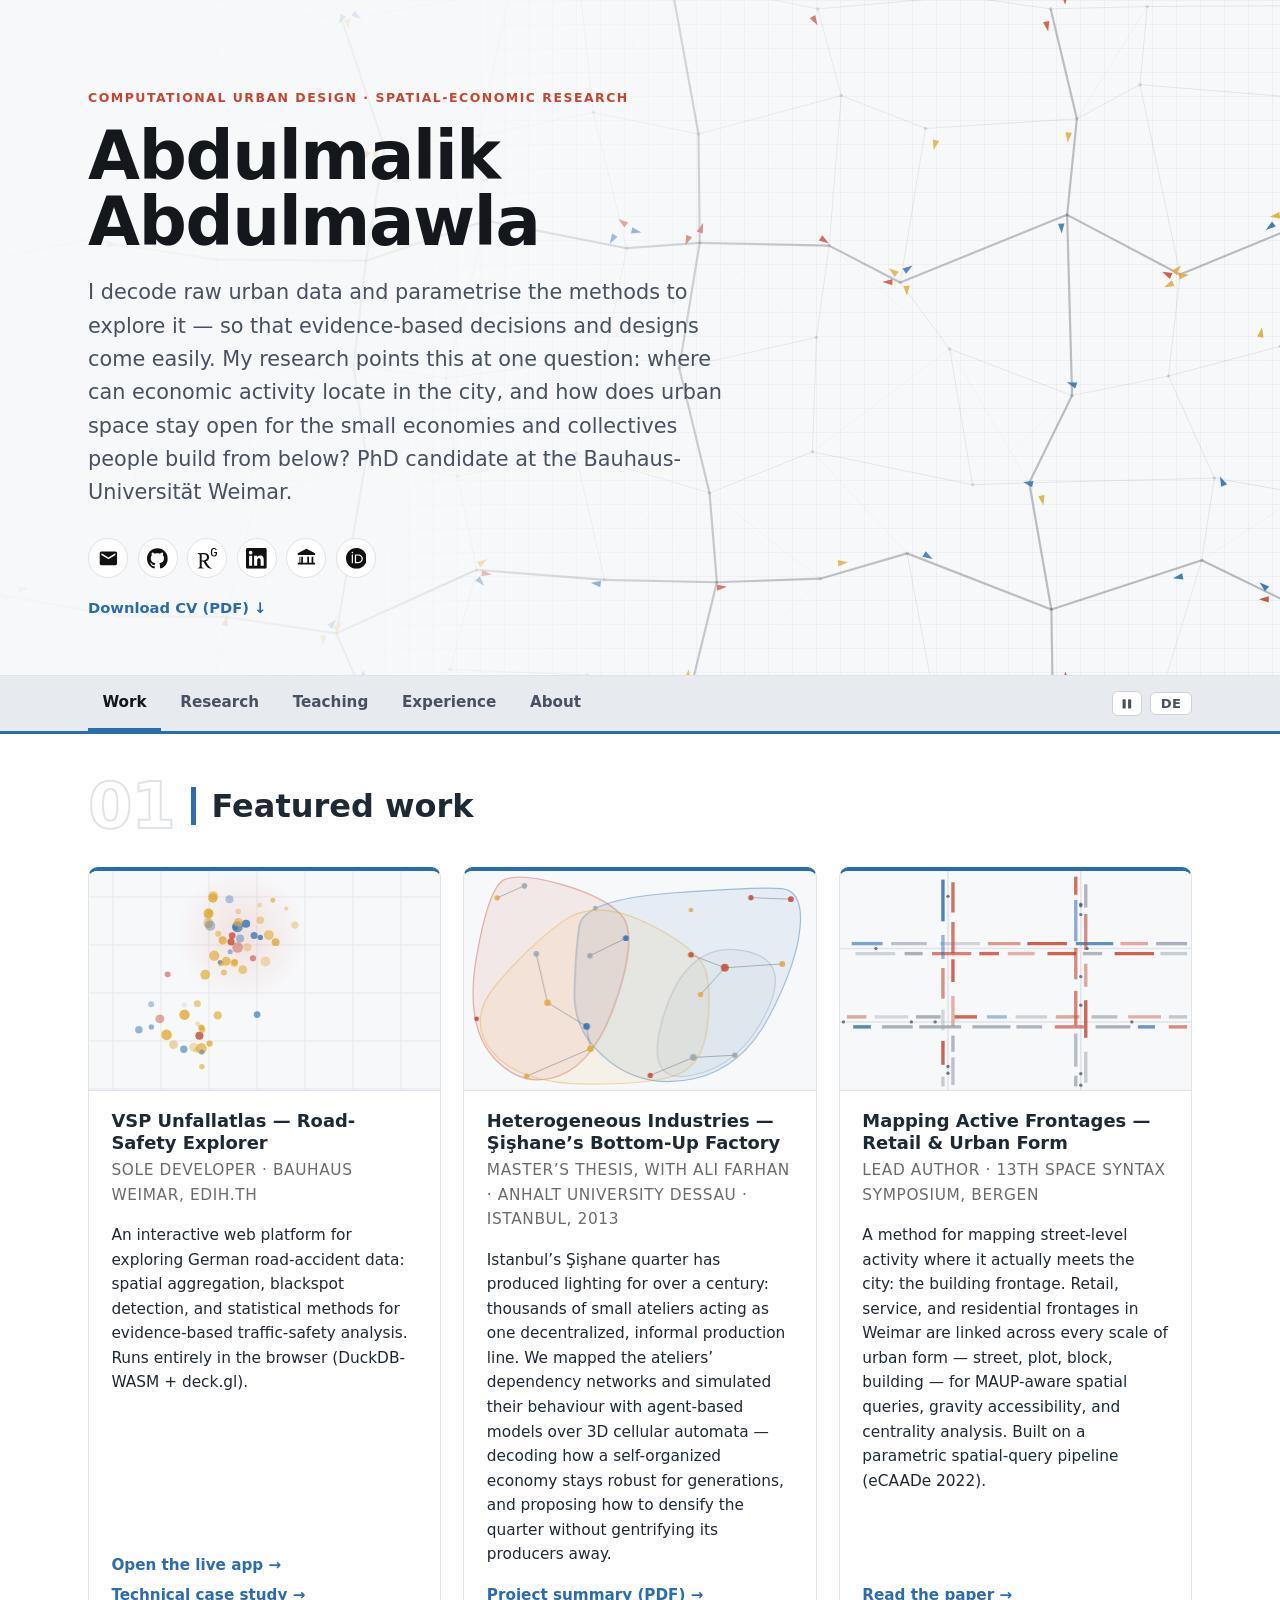
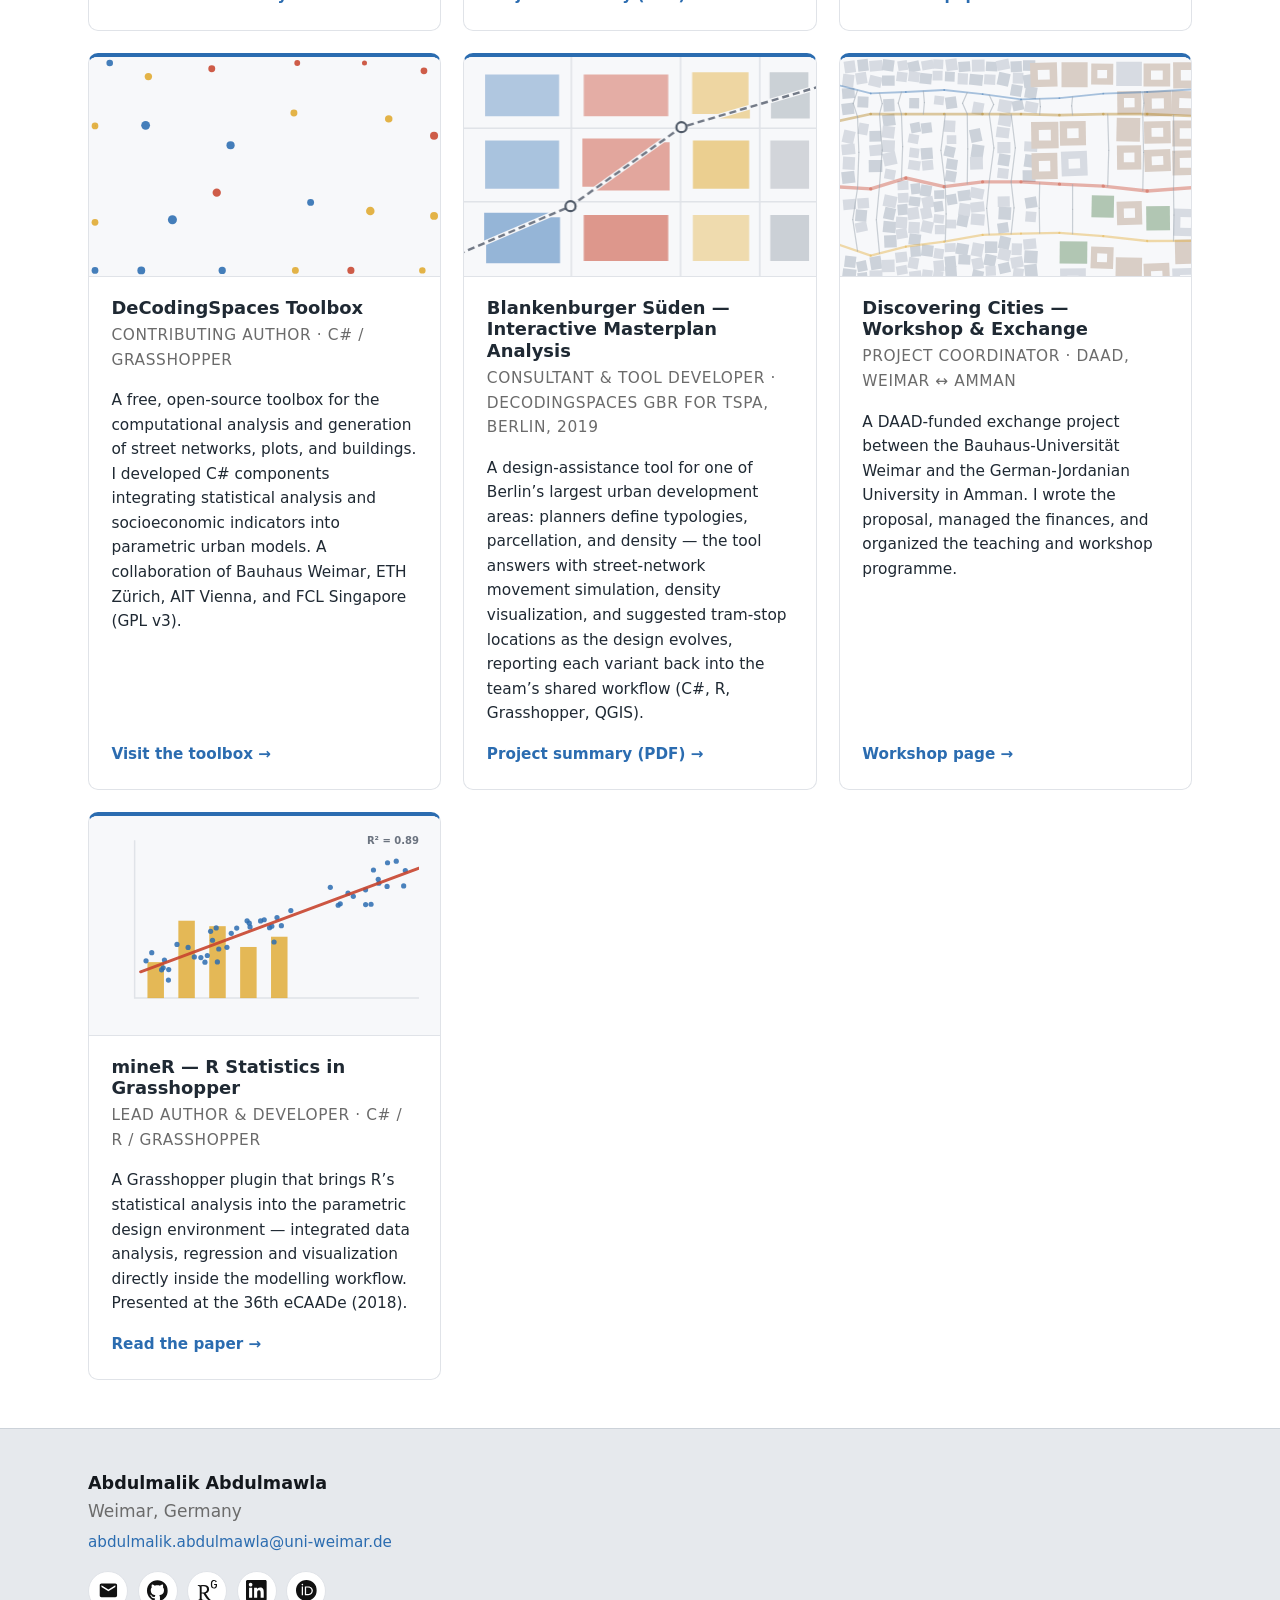
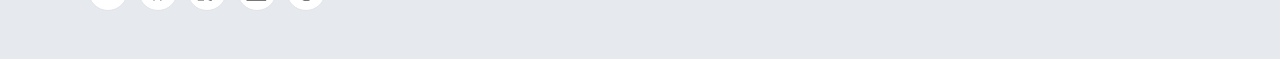
==== commit bd64facd: "feat: link the Unfallatlas card to the public technical case-study repo Second, non-stretched card l" ====
--- a/index.html
+++ b/index.html
@@ -137,6 +137,7 @@
                 (DuckDB-WASM + deck.gl).
               </p>
               <a class="card-link" href="https://www.uni-weimar.de/~vewa2645/VSP_Unfallatlas/VSP_Unfallatlas.html" target="_blank" rel="noopener" data-i18n="work.c1.link">Open the live app &rarr;</a>
+              <a class="card-link card-link--plain" href="https://github.com/AbdulmalikAbdulmawla/unfallatlas-case-study" target="_blank" rel="noopener" data-i18n="work.c1.link2">Technical case study &rarr;</a>
             </div>
           </article>
 
--- a/styles.css
+++ b/styles.css
@@ -233,6 +233,10 @@
 .card-role { font-size: .8rem; color: var(--muted); margin: 0 0 .7rem; text-transform: uppercase; letter-spacing: .04em; }
 .card-body p { font-size: .96rem; margin: 0 0 1rem; }
 .card-link { font-weight: 700; font-size: .95rem; margin-top: auto; }
+/* second, non-stretched card link — no ::after overlay (it would sit on top of the first
+   link's stretched hit-area and steal the whole card); z-index lifts it above that overlay */
+.card-link--plain { margin-top: .35rem; position: relative; z-index: 2; }
+.card-link--plain::after { content: none; }
 
 /* ---------- RESEARCH STAT STRIP ----------
    Numbers hand-maintained from the ResearchGate profile (see the HTML comment).
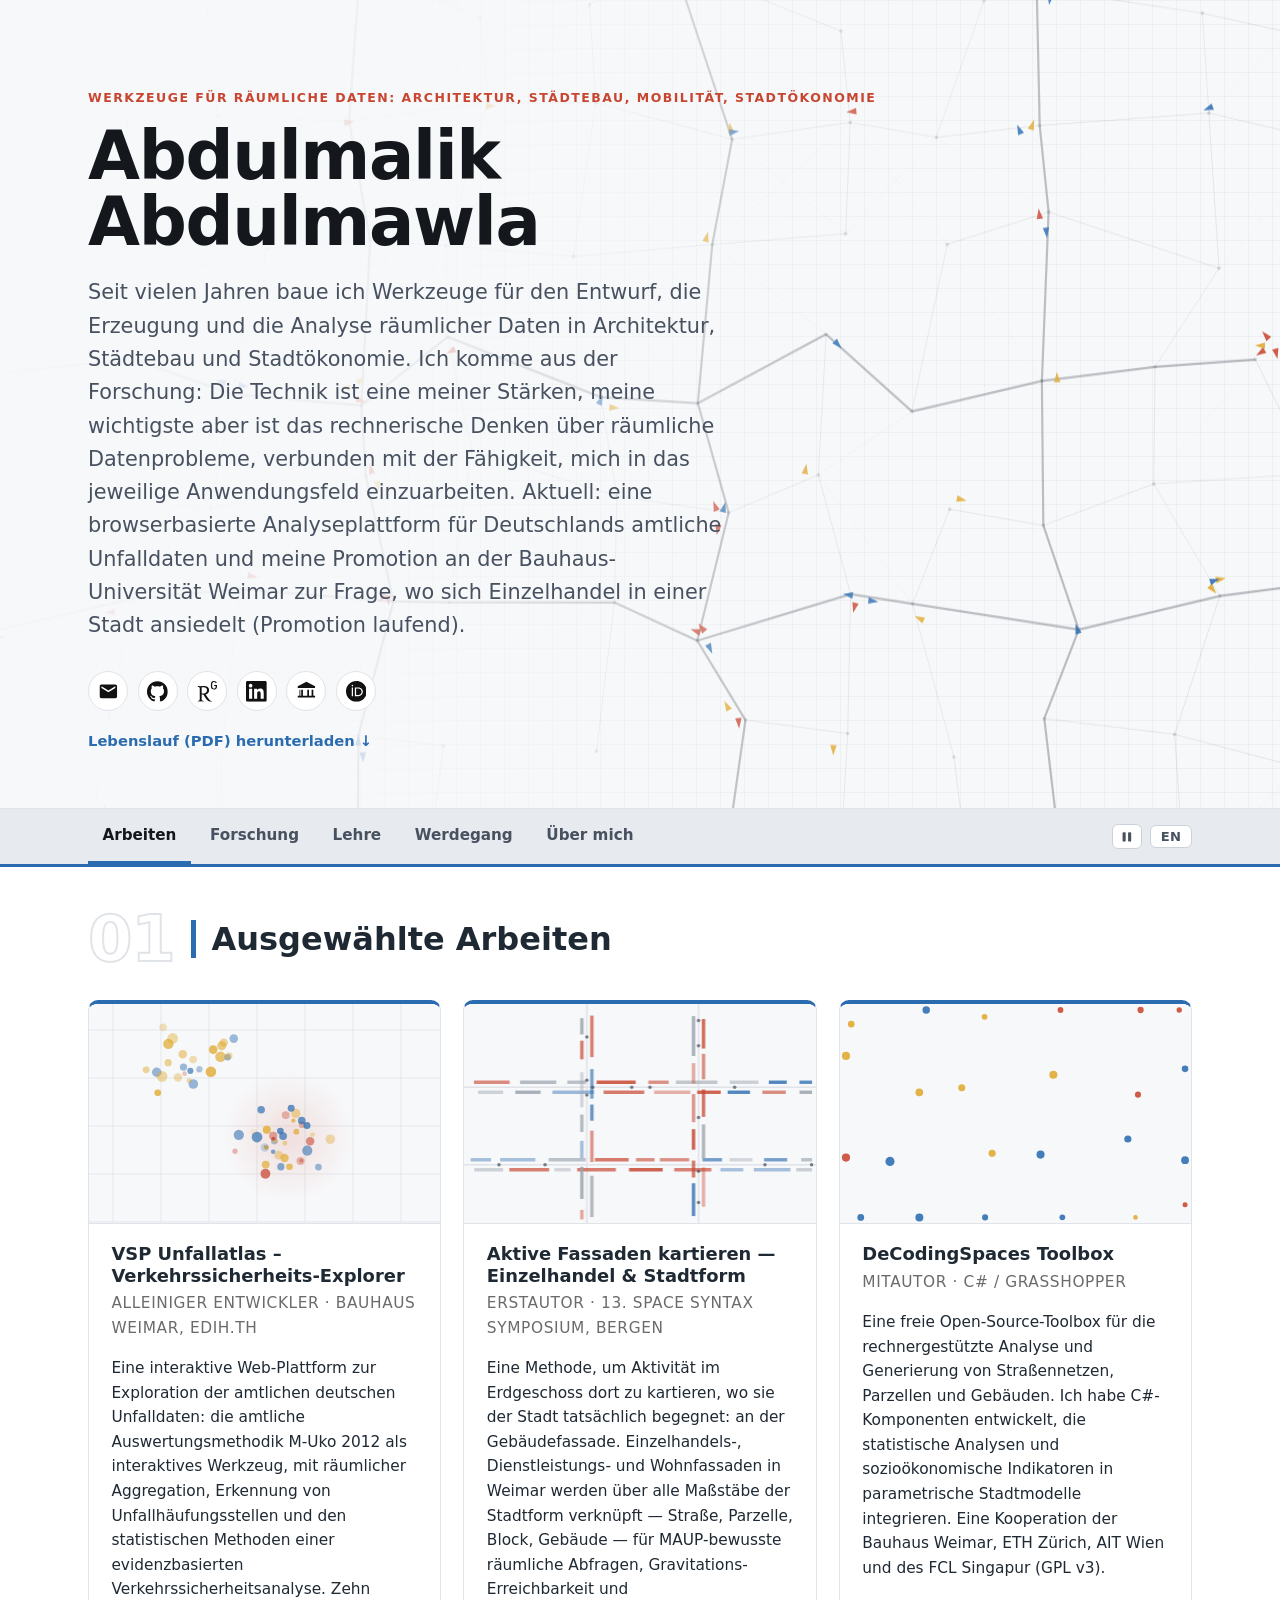
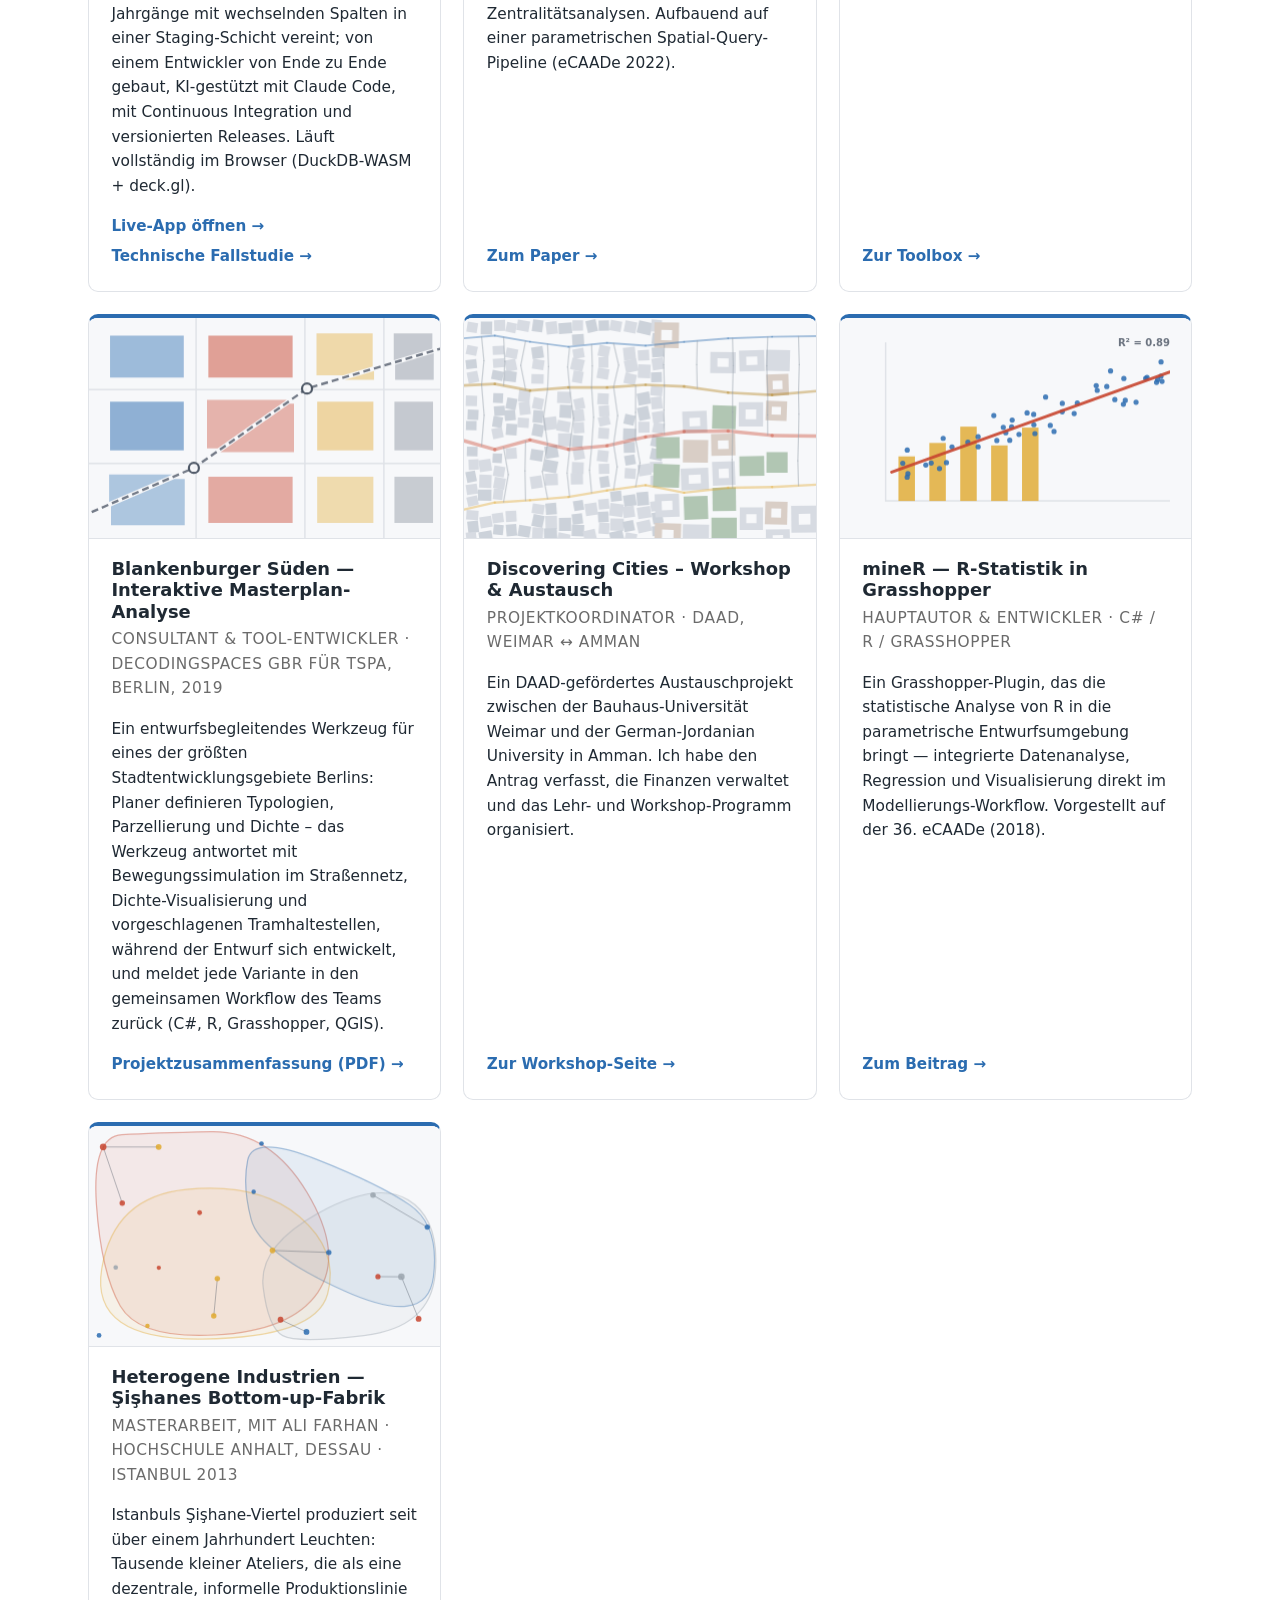
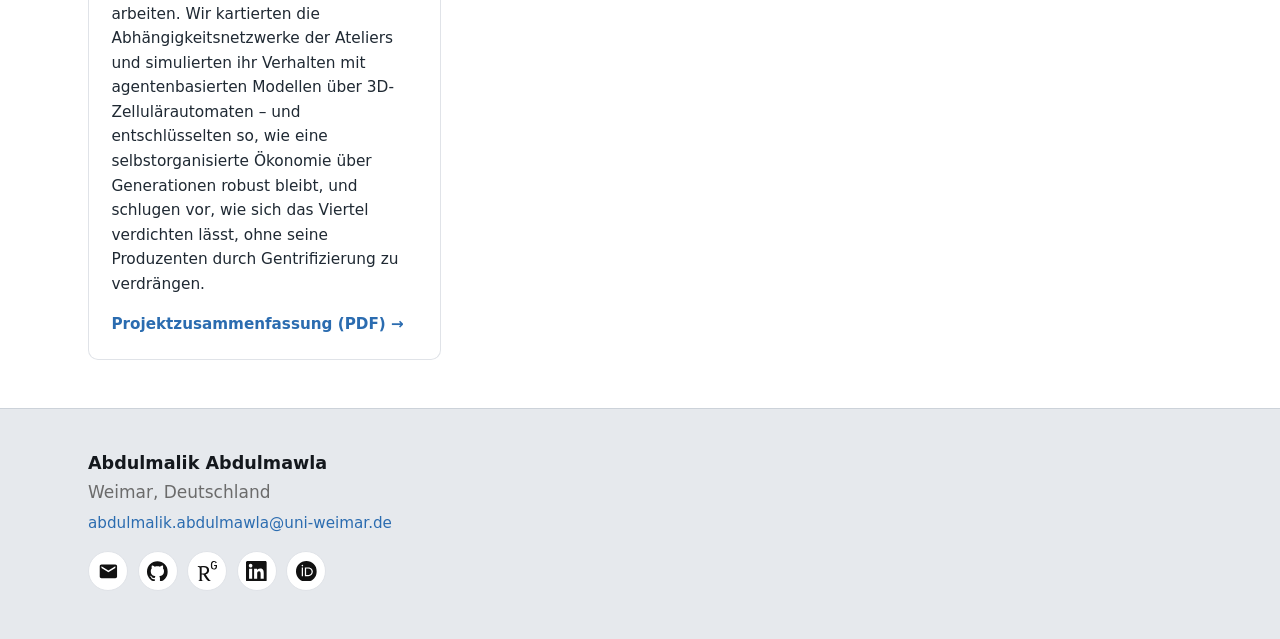
==== commit 771b0fd2: "feat: self-presentation doctrine pass (04.09) - four-field line, German default, CV v4, About withou" ====
--- a/index.html
+++ b/index.html
@@ -6,18 +6,18 @@
   <!-- the site is deliberately light-only: block browser/OS dark-mode auto-darkening -->
   <meta name="color-scheme" content="only light" />
   <title>Abdulmalik Abdulmawla — Computational Urban Design · Spatial Data Science</title>
-  <meta name="description" content="Abdulmalik Abdulmawla — computational urban designer and spatial data scientist for urban & mobility data: research tools for evidence-based, data-driven urban design and urban economy." />
+  <meta name="description" content="Abdulmalik Abdulmawla, computational urban designer: tools for the design, generation and analysis of spatial data in architecture, urbanism and city economy. Bauhaus-Universität Weimar." />
   <meta name="author" content="Abdulmalik Abdulmawla" />
 
   <!-- Open Graph / social preview -->
   <meta property="og:type" content="website" />
   <meta property="og:title" content="Abdulmalik Abdulmawla — Computational Urban Design · Spatial Data Science" />
-  <meta property="og:description" content="Spatial-economic researcher building research tools for evidence-based, data-driven urban design." />
+  <meta property="og:description" content="Tools for the design, generation and analysis of spatial data in architecture, urbanism and city economy. Computational thinking about spatial data problems, from research into practice." />
   <meta property="og:url" content="https://abdulmalikabdulmawla.github.io/" />
   <meta property="og:image" content="https://abdulmalikabdulmawla.github.io/assets/og.png" />
   <meta property="og:image:width" content="1200" />
   <meta property="og:image:height" content="630" />
-  <meta property="og:image:alt" content="Abdulmalik Abdulmawla — Computational Urban Design · Spatial-Economic Research" />
+  <meta property="og:image:alt" content="Abdulmalik Abdulmawla — Computational Urban Design · Spatial Data Science" />
   <meta name="twitter:card" content="summary_large_image" />
   <meta name="twitter:image" content="https://abdulmalikabdulmawla.github.io/assets/og.png" />
 
@@ -59,14 +59,17 @@
     <!-- boids flocking across a street network — from swarm simulation to urban movement -->
     <canvas class="hero-canvas" aria-hidden="true"></canvas>
     <div class="wrap wrap-wide">
-      <p class="eyebrow" data-i18n="hero.eyebrow">Computational Urban Design · Spatial-Economic Research</p>
+      <p class="eyebrow" data-i18n="hero.eyebrow">Spatial-data tools: Architecture, Urbanism, Mobility, City Economy</p>
       <h1 class="hero-name">Abdulmalik<br>Abdulmawla</h1>
       <p class="lede" data-i18n="hero.lede">
-        I decode raw urban data and parametrise the methods to explore it &mdash; so
-        that evidence-based decisions and designs come easily. My research points this
-        at one question: where can economic activity locate in the city, and how does
-        urban space stay open for the small economies and collectives people build
-        from below? PhD candidate at the Bauhaus-Universit&auml;t Weimar.
+        For many years I have been building tools for the design, generation and
+        analysis of spatial data in architecture, urbanism and city economy. I come
+        from research: technology is one of my strengths, but my main
+        one is computational thinking about spatial data problems, together with the
+        capacity to work my way into the field the data serves. Current work: a
+        browser-based analysis platform for Germany&rsquo;s official accident data, and my
+        doctoral research at the Bauhaus-Universit&auml;t Weimar on where retail settles
+        in a city (PhD in progress).
       </p>
 
       <nav class="profile-links" aria-label="Profiles and contact">
@@ -131,89 +134,17 @@
               <h3 data-i18n="work.c1.title">VSP&nbsp;Unfallatlas &mdash; Road-Safety Explorer</h3>
               <p class="card-role" data-i18n="work.c1.role">Sole developer &middot; Bauhaus Weimar, EDIH.TH</p>
               <p data-i18n="work.c1.body">
-                An interactive web platform for exploring German road-accident data:
-                spatial aggregation, blackspot detection, and statistical methods for
-                evidence-based traffic-safety analysis. Runs entirely in the browser
+                An interactive web platform for exploring Germany&rsquo;s official
+                road-accident data: the official M-Uko 2012 evaluation method turned into
+                an interactive tool, with spatial aggregation, blackspot detection and the
+                statistical methods behind evidence-based traffic-safety analysis. Ten
+                yearly datasets with changing schemas unified in one staging layer; built
+                end to end by one developer, AI-assisted with Claude Code, with continuous
+                integration and versioned releases. Runs entirely in the browser
                 (DuckDB-WASM + deck.gl).
               </p>
               <a class="card-link" href="https://www.uni-weimar.de/~vewa2645/VSP_Unfallatlas/VSP_Unfallatlas.html" target="_blank" rel="noopener" data-i18n="work.c1.link">Open the live app &rarr;</a>
               <a class="card-link card-link--plain" href="https://github.com/AbdulmalikAbdulmawla/unfallatlas-case-study" target="_blank" rel="noopener" data-i18n="work.c1.link2">Technical case study &rarr;</a>
-            </div>
-          </article>
-
-          <article class="card">
-            <!-- Şişhane dependency network: walking-range rings + intensity-weighted edges.
-                 The SVG is the no-JS/motion-off/print fallback; the "sishane" canvas scene
-                 (card-art.js) grows a multicentric semilattice around the cursor. -->
-            <div class="card-media" data-art="sishane" aria-hidden="true">
-              <svg viewBox="0 0 320 200" preserveAspectRatio="xMidYMid slice">
-                <rect width="320" height="200" fill="#f7f8fa"/>
-                <!-- the semilattice: overlapping atelier groups (sets that share members) -->
-                <g stroke-width="1.2">
-                  <ellipse cx="108" cy="80" rx="94" ry="62" fill="#e0a92e" fill-opacity=".09" stroke="#e0a92e" stroke-opacity=".4" transform="rotate(-8 108 80)"/>
-                  <ellipse cx="196" cy="70" rx="86" ry="56" fill="#c8452f" fill-opacity=".09" stroke="#c8452f" stroke-opacity=".4" transform="rotate(6 196 70)"/>
-                  <ellipse cx="212" cy="126" rx="90" ry="58" fill="#2b6cb0" fill-opacity=".09" stroke="#2b6cb0" stroke-opacity=".4" transform="rotate(-5 212 126)"/>
-                  <ellipse cx="112" cy="140" rx="80" ry="50" fill="#9aa3ad" fill-opacity=".09" stroke="#9aa3ad" stroke-opacity=".4" transform="rotate(4 112 140)"/>
-                </g>
-                <!-- sparse base links — some ateliers stay unconnected -->
-                <g stroke="#475160" stroke-width="1" opacity=".38">
-                  <line x1="34" y1="42" x2="82" y2="28"/>
-                  <line x1="216" y1="32" x2="258" y2="66"/>
-                  <line x1="46" y1="92" x2="86" y2="118"/>
-                  <line x1="240" y1="118" x2="276" y2="142"/>
-                  <line x1="118" y1="162" x2="162" y2="176"/>
-                  <line x1="196" y1="88" x2="228" y2="72"/>
-                  <line x1="64" y1="160" x2="86" y2="118"/>
-                </g>
-                <!-- the ONE selected atelier links to its local group -->
-                <circle cx="150" cy="96" r="46" fill="none" stroke="#475160" stroke-opacity=".38" stroke-dasharray="4 4"/>
-                <g stroke="#e0a92e" stroke-width="1.5" opacity=".7">
-                  <line x1="150" y1="96" x2="118" y2="72"/>
-                  <line x1="150" y1="96" x2="186" y2="112"/>
-                  <line x1="150" y1="96" x2="132" y2="128"/>
-                  <line x1="150" y1="96" x2="180" y2="66"/>
-                </g>
-                <!-- ateliers, spread; coloured by trade -->
-                <g>
-                  <circle cx="150" cy="96" r="6" fill="#e0a92e"/>
-                  <circle cx="118" cy="72" r="3.5" fill="#2b6cb0"/>
-                  <circle cx="186" cy="112" r="3.5" fill="#9aa3ad"/>
-                  <circle cx="132" cy="128" r="3.5" fill="#c8452f"/>
-                  <circle cx="180" cy="66" r="3.5" fill="#2b6cb0"/>
-                  <circle cx="34" cy="42" r="3" fill="#c8452f"/>
-                  <circle cx="82" cy="28" r="3" fill="#9aa3ad"/>
-                  <circle cx="146" cy="22" r="3" fill="#e0a92e"/>
-                  <circle cx="216" cy="32" r="3" fill="#2b6cb0"/>
-                  <circle cx="258" cy="66" r="3" fill="#c8452f"/>
-                  <circle cx="296" cy="36" r="3" fill="#9aa3ad"/>
-                  <circle cx="46" cy="92" r="3" fill="#e0a92e"/>
-                  <circle cx="86" cy="118" r="3" fill="#2b6cb0"/>
-                  <circle cx="196" cy="88" r="3" fill="#c8452f"/>
-                  <circle cx="228" cy="72" r="3" fill="#e0a92e"/>
-                  <circle cx="240" cy="118" r="3" fill="#9aa3ad"/>
-                  <circle cx="276" cy="142" r="3" fill="#2b6cb0"/>
-                  <circle cx="26" cy="150" r="3" fill="#2b6cb0"/>
-                  <circle cx="64" cy="160" r="3" fill="#c8452f"/>
-                  <circle cx="118" cy="162" r="3" fill="#9aa3ad"/>
-                  <circle cx="162" cy="176" r="3" fill="#e0a92e"/>
-                  <circle cx="222" cy="162" r="3" fill="#c8452f"/>
-                  <circle cx="290" cy="178" r="3" fill="#2b6cb0"/>
-                </g>
-              </svg>
-            </div>
-            <div class="card-body">
-              <h3 data-i18n="work.c7.title">Heterogeneous Industries &mdash; &#350;i&#351;hane&rsquo;s Bottom-Up Factory</h3>
-              <p class="card-role" data-i18n="work.c7.role">Master&rsquo;s thesis, with Ali Farhan &middot; Anhalt University Dessau &middot; Istanbul, 2013</p>
-              <p data-i18n="work.c7.body">
-                Istanbul&rsquo;s &#350;i&#351;hane quarter has produced lighting for over a
-                century: thousands of small ateliers acting as one decentralized, informal
-                production line. We mapped the ateliers&rsquo; dependency networks and
-                simulated their behaviour with agent-based models over 3D cellular
-                automata &mdash; decoding how a self-organized economy stays robust for
-                generations, and proposing how to densify the quarter without gentrifying
-                its producers away.
-              </p>
-              <a class="card-link" href="assets/Heterogeneous-Industries-Sishane-Summary.pdf" target="_blank" rel="noopener" data-i18n="work.c7.link">Project summary (PDF) &rarr;</a>
             </div>
           </article>
 
@@ -433,6 +364,82 @@
             </div>
           </article>
 
+          <article class="card">
+            <!-- Şişhane dependency network: walking-range rings + intensity-weighted edges.
+                 The SVG is the no-JS/motion-off/print fallback; the "sishane" canvas scene
+                 (card-art.js) grows a multicentric semilattice around the cursor. -->
+            <div class="card-media" data-art="sishane" aria-hidden="true">
+              <svg viewBox="0 0 320 200" preserveAspectRatio="xMidYMid slice">
+                <rect width="320" height="200" fill="#f7f8fa"/>
+                <!-- the semilattice: overlapping atelier groups (sets that share members) -->
+                <g stroke-width="1.2">
+                  <ellipse cx="108" cy="80" rx="94" ry="62" fill="#e0a92e" fill-opacity=".09" stroke="#e0a92e" stroke-opacity=".4" transform="rotate(-8 108 80)"/>
+                  <ellipse cx="196" cy="70" rx="86" ry="56" fill="#c8452f" fill-opacity=".09" stroke="#c8452f" stroke-opacity=".4" transform="rotate(6 196 70)"/>
+                  <ellipse cx="212" cy="126" rx="90" ry="58" fill="#2b6cb0" fill-opacity=".09" stroke="#2b6cb0" stroke-opacity=".4" transform="rotate(-5 212 126)"/>
+                  <ellipse cx="112" cy="140" rx="80" ry="50" fill="#9aa3ad" fill-opacity=".09" stroke="#9aa3ad" stroke-opacity=".4" transform="rotate(4 112 140)"/>
+                </g>
+                <!-- sparse base links — some ateliers stay unconnected -->
+                <g stroke="#475160" stroke-width="1" opacity=".38">
+                  <line x1="34" y1="42" x2="82" y2="28"/>
+                  <line x1="216" y1="32" x2="258" y2="66"/>
+                  <line x1="46" y1="92" x2="86" y2="118"/>
+                  <line x1="240" y1="118" x2="276" y2="142"/>
+                  <line x1="118" y1="162" x2="162" y2="176"/>
+                  <line x1="196" y1="88" x2="228" y2="72"/>
+                  <line x1="64" y1="160" x2="86" y2="118"/>
+                </g>
+                <!-- the ONE selected atelier links to its local group -->
+                <circle cx="150" cy="96" r="46" fill="none" stroke="#475160" stroke-opacity=".38" stroke-dasharray="4 4"/>
+                <g stroke="#e0a92e" stroke-width="1.5" opacity=".7">
+                  <line x1="150" y1="96" x2="118" y2="72"/>
+                  <line x1="150" y1="96" x2="186" y2="112"/>
+                  <line x1="150" y1="96" x2="132" y2="128"/>
+                  <line x1="150" y1="96" x2="180" y2="66"/>
+                </g>
+                <!-- ateliers, spread; coloured by trade -->
+                <g>
+                  <circle cx="150" cy="96" r="6" fill="#e0a92e"/>
+                  <circle cx="118" cy="72" r="3.5" fill="#2b6cb0"/>
+                  <circle cx="186" cy="112" r="3.5" fill="#9aa3ad"/>
+                  <circle cx="132" cy="128" r="3.5" fill="#c8452f"/>
+                  <circle cx="180" cy="66" r="3.5" fill="#2b6cb0"/>
+                  <circle cx="34" cy="42" r="3" fill="#c8452f"/>
+                  <circle cx="82" cy="28" r="3" fill="#9aa3ad"/>
+                  <circle cx="146" cy="22" r="3" fill="#e0a92e"/>
+                  <circle cx="216" cy="32" r="3" fill="#2b6cb0"/>
+                  <circle cx="258" cy="66" r="3" fill="#c8452f"/>
+                  <circle cx="296" cy="36" r="3" fill="#9aa3ad"/>
+                  <circle cx="46" cy="92" r="3" fill="#e0a92e"/>
+                  <circle cx="86" cy="118" r="3" fill="#2b6cb0"/>
+                  <circle cx="196" cy="88" r="3" fill="#c8452f"/>
+                  <circle cx="228" cy="72" r="3" fill="#e0a92e"/>
+                  <circle cx="240" cy="118" r="3" fill="#9aa3ad"/>
+                  <circle cx="276" cy="142" r="3" fill="#2b6cb0"/>
+                  <circle cx="26" cy="150" r="3" fill="#2b6cb0"/>
+                  <circle cx="64" cy="160" r="3" fill="#c8452f"/>
+                  <circle cx="118" cy="162" r="3" fill="#9aa3ad"/>
+                  <circle cx="162" cy="176" r="3" fill="#e0a92e"/>
+                  <circle cx="222" cy="162" r="3" fill="#c8452f"/>
+                  <circle cx="290" cy="178" r="3" fill="#2b6cb0"/>
+                </g>
+              </svg>
+            </div>
+            <div class="card-body">
+              <h3 data-i18n="work.c7.title">Heterogeneous Industries &mdash; &#350;i&#351;hane&rsquo;s Bottom-Up Factory</h3>
+              <p class="card-role" data-i18n="work.c7.role">Master&rsquo;s thesis, with Ali Farhan &middot; Anhalt University Dessau &middot; Istanbul, 2013</p>
+              <p data-i18n="work.c7.body">
+                Istanbul&rsquo;s &#350;i&#351;hane quarter has produced lighting for over a
+                century: thousands of small ateliers acting as one decentralized, informal
+                production line. We mapped the ateliers&rsquo; dependency networks and
+                simulated their behaviour with agent-based models over 3D cellular
+                automata &mdash; decoding how a self-organized economy stays robust for
+                generations, and proposing how to densify the quarter without gentrifying
+                its producers away.
+              </p>
+              <a class="card-link" href="assets/Heterogeneous-Industries-Sishane-Summary.pdf" target="_blank" rel="noopener" data-i18n="work.c7.link">Project summary (PDF) &rarr;</a>
+            </div>
+          </article>
+
         </div>
       </section>
 
@@ -573,7 +580,7 @@
 
         <h3 class="sub-h" data-i18n="sem.h">University seminars</h3>
         <ul class="plain" data-i18n="sem.list">
-          <li><strong>2023 &ndash; present</strong> &mdash; Digital Traffic Simulation Lab &middot; Open Mobility Data &middot; Rent-a-Data-Scientist &mdash; Chair of Transport System Planning, Bauhaus-Universit&auml;t Weimar</li>
+          <li><strong>2023 &ndash; 2026</strong> &mdash; Digital Traffic Simulation Lab &middot; Open Mobility Data &middot; Rent-a-Data-Scientist &mdash; Chair of Transport System Planning, Bauhaus-Universit&auml;t Weimar</li>
           <li><strong>2016 &ndash; 2023</strong> &mdash; Algorithmic Architecture &middot; Parametric Urban Design &amp; Analysis &middot; SYNCITY&nbsp;I&nbsp;&amp;&nbsp;II &middot; Circular Urbanism &mdash; InfAR/InfAU, Bauhaus-Universit&auml;t Weimar</li>
           <li><strong>2018</strong> &mdash; Discovering Cities teaching seminar (DAAD exchange), Bauhaus-Universit&auml;t Weimar</li>
           <li><strong>2014 &ndash; 2016</strong> &mdash; Design 5 Studio &middot; Web Application in Architecture &mdash; AASTMT, Cairo (RIBA Part I programme)</li>
@@ -581,7 +588,7 @@
         <p data-i18n="sup.body">
           Ongoing: supervision of master&rsquo;s theses and student projects &mdash; at InfAR/InfAU
           (2016&ndash;2023) and in the Digital Transport Research Lab at the Chair of Transport
-          System Planning (since 2023).
+          System Planning (2023&ndash;2026).
         </p>
 
         <h3 class="sub-h" data-i18n="worg.h">Workshops organized</h3>
@@ -609,14 +616,16 @@
         </header>
         <ul class="timeline">
           <li>
-            <span class="tl-date" data-i18n="exp.e1.date">Dec 2023 &ndash; present</span>
+            <span class="tl-date" data-i18n="exp.e1.date">Dec 2023 &ndash; Sep 2026</span>
             <div class="tl-body">
               <h3 data-i18n="exp.e1.role">Research Associate &mdash; Chair of Transport System Planning</h3>
-              <p class="tl-org"><a href="https://www.uni-weimar.de/en/civil-and-environmental-engineering/chairs/transport-system-planning/" target="_blank" rel="noopener">Bauhaus-Universit&auml;t Weimar</a> &middot; Bauhaus Mobility / <a href="https://european-digital-innovation-hubs.ec.europa.eu/edih-catalogue/edih-thuringia" target="_blank" rel="noopener">EDIH.TH</a></p>
-              <p data-i18n="exp.e1.body">Collecting and analysing open mobility data, building interactive
-              data-exploration platforms, and advising public institutions in data science &mdash; including
-              training public administrations on European open-mobility-data standards, supporting dataset
-              publication on the national Mobilithek platform, and supervising student projects and
+              <p class="tl-org"><a href="https://www.uni-weimar.de/en/civil-and-environmental-engineering/chairs/transport-system-planning/" target="_blank" rel="noopener">Bauhaus-Universit&auml;t Weimar</a> &middot; Bauhaus.Mobility / <a href="https://european-digital-innovation-hubs.ec.europa.eu/edih-catalogue/edih-thuringia" target="_blank" rel="noopener">EDIH Mid Germany</a> (formerly EDIH Thuringia)</p>
+              <p data-i18n="exp.e1.body">Designing and building interactive geodata platforms, among them the
+              browser-based analysis platform for Germany&rsquo;s official accident data (sole developer: data
+              model, open-data pipelines, WebGL map, continuous integration, versioned releases; the official
+              M-Uko 2012 method as an interactive tool); advising public institutions in data science and
+              training public administrations in open geodata and European data standards, including dataset
+              publication on the national Mobilithek platform; supervising student projects and
               master&rsquo;s theses (Digital Transport Research Lab).</p>
             </div>
           </li>
@@ -724,24 +733,35 @@
         <div class="about-lead">
         <div class="prose">
           <p data-i18n="about.p1">
-            I am a spatial-economic researcher and computational urban designer. My work
-            examines urban structures in relation to local value creation, service
-            economies, and resilience &mdash; empirically linking spatial configuration to
-            economic dynamics in order to support sustainable urban and regional development.
+            I build tools for the design, generation and analysis of spatial data in
+            architecture, urbanism and city economy. I come from research:
+            technology is one of my strengths, but my main one is computational thinking
+            about spatial data problems, together with the capacity to work my way into
+            the field the data serves, from simple to complex objectives. The standard I
+            hold myself to: the best balance between user experience and advanced
+            scientific analysis methods.
           </p>
           <p data-i18n="about.p2">
-            Methodologically I work with GIS, network analysis, agent-based simulation, and
-            data-driven methods (Python, R, C#). My PhD project investigates the
-            spatial-economic dynamics of local production and service structures:
-            <em>&ldquo;Spatial dependency of urban retail: detailed methods for positioning
-            street-level activities&rdquo;</em> (supervisor: Prof. Dr. Reinhard K&ouml;nig).
+            My tools have grown in development steps, carried by one interest, first
+            locally, later in the browser: from simulation and agent-based models through
+            statistical analysis and parametric urban design to browser-based analysis
+            platforms, built with state-of-the-art technologies up to AI-assisted,
+            multi-agent coding. I work on the systems behind the tools: data models, methods
+            and interfaces. My PhD project (in progress, Bauhaus-Universit&auml;t Weimar) asks
+            where retail settles in a city: <em>&ldquo;Spatial dependency of urban retail:
+            detailed methods for positioning street-level activities&rdquo;</em>
+            (supervisor: Prof. Dr. Reinhard K&ouml;nig).
           </p>
           <p data-i18n="about.p3">
-            Across nearly two decades &mdash; from architectural practice in Egypt and the UAE
-            to a decade of teaching and research in Germany, Egypt, Jordan, and Ethiopia &mdash;
-            I have consistently built the tools that make analysis reproducible: from Grasshopper
-            plug-ins for spatial data analysis to interactive web platforms for open-data
-            exploration and evidence-based design.
+            I see early where the users of a tool will stumble, develop methods together
+            with the people who will use them, and have taught complex spatial computation
+            for many years to very different audiences: students, colleagues, and public
+            administrations at the European Digital Innovation Hub Mid Germany. New fields
+            I take on through similar experience: with M-Uko 2012, the official German
+            standard for accident analysis, I worked a foreign professional standard from
+            first exposure to finished product. Ten years of work in Germany, five years in
+            the Middle East before that, have taught me to work my way quickly into new
+            environments and tasks.
           </p>
         </div>
         <img class="about-portrait" src="assets/portrait.jpg" alt="Abdulmalik Abdulmawla" width="800" height="800" loading="lazy" />
@@ -770,23 +790,31 @@
         <h3 class="sub-h" data-i18n="skills.h">Skills</h3>
         <div class="skill-groups">
           <div class="skill-group">
-            <h4 data-i18n="skills.g1">Programming</h4>
-            <ul class="chips">
-              <li>Python</li><li>C#</li><li>R</li><li>Grasshopper</li>
-              <li>Java / Processing</li><li>vvvv</li><li>Arduino</li>
+            <h4 data-i18n="skills.g1">Spatial data &amp; analysis</h4>
+            <ul class="chips" data-i18n="skills.g1list">
+              <li>Official geodata (ALKIS, LoD2 / CityGML, WFS / OGC)</li><li>OpenStreetMap</li>
+              <li>Spatial SQL (DuckDB, GeoParquet)</li><li>QGIS</li><li>Network analysis</li>
+              <li>Space syntax</li><li>Statistics (R)</li>
             </ul>
           </div>
           <div class="skill-group">
-            <h4 data-i18n="skills.g2">Spatial &amp; analytical</h4>
+            <h4 data-i18n="skills.g2">Tool &amp; application development</h4>
             <ul class="chips" data-i18n="skills.g2list">
-              <li>GIS</li><li>Network analysis</li><li>Agent-based simulation</li>
-              <li>Space syntax</li><li>Spatial data engineering</li>
+              <li>Python</li><li>TypeScript / JavaScript (React, deck.gl)</li><li>C# (Grasshopper)</li>
+              <li>Simulation &amp; agent-based models</li><li>Git, continuous integration</li>
+              <li>AI-assisted development (Claude Code)</li>
             </ul>
           </div>
           <div class="skill-group">
-            <h4 data-i18n="skills.g3">Modelling &amp; media</h4>
+            <h4 data-i18n="skills.g3">Teaching &amp; consulting</h4>
+            <ul class="chips" data-i18n="skills.g3list">
+              <li>Seminars</li><li>Workshops</li><li>Training public administrations</li>
+            </ul>
+          </div>
+          <div class="skill-group">
+            <h4 data-i18n="skills.g5">Design &amp; visualisation</h4>
             <ul class="chips">
-              <li>Rhino</li><li>AutoCAD</li><li>Revit</li><li>3ds Max</li>
+              <li>Rhino</li><li>AutoCAD</li><li>Revit</li>
               <li>Photoshop</li><li>Illustrator</li><li>InDesign</li>
             </ul>
           </div>
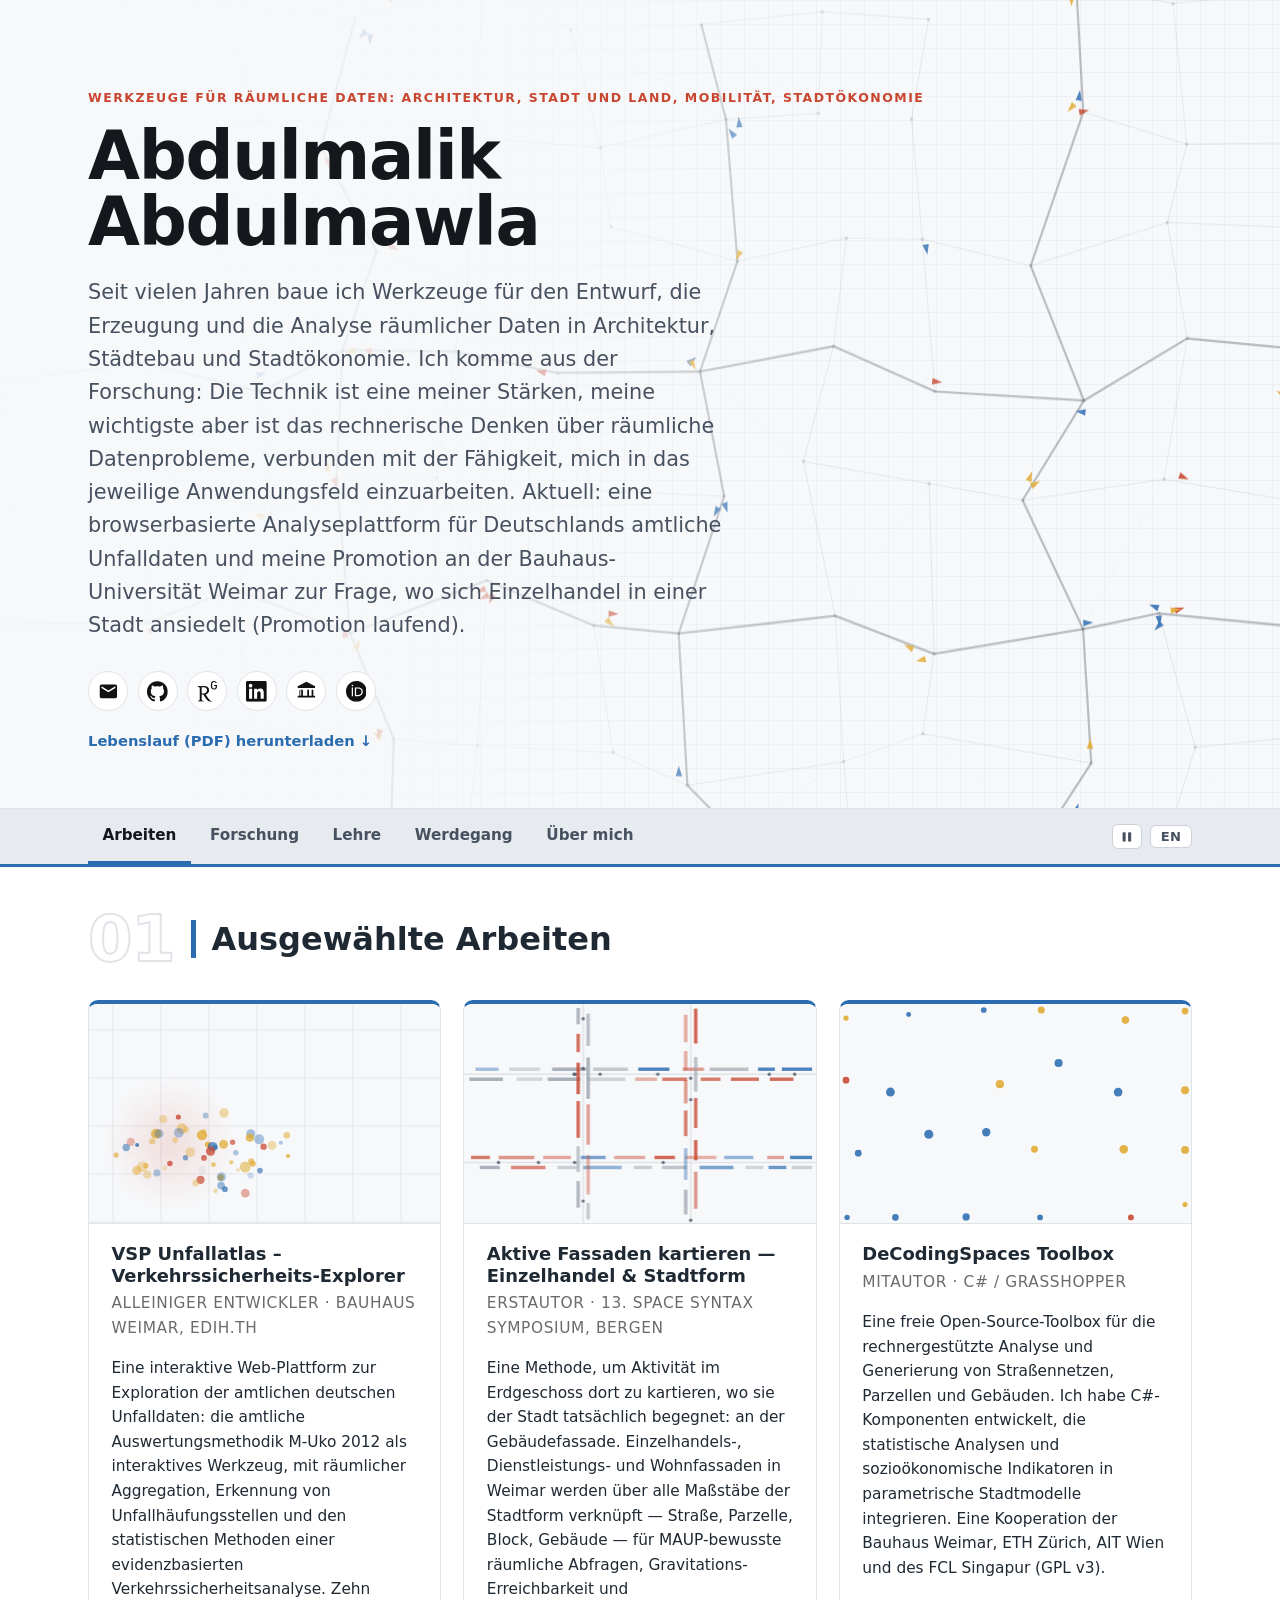
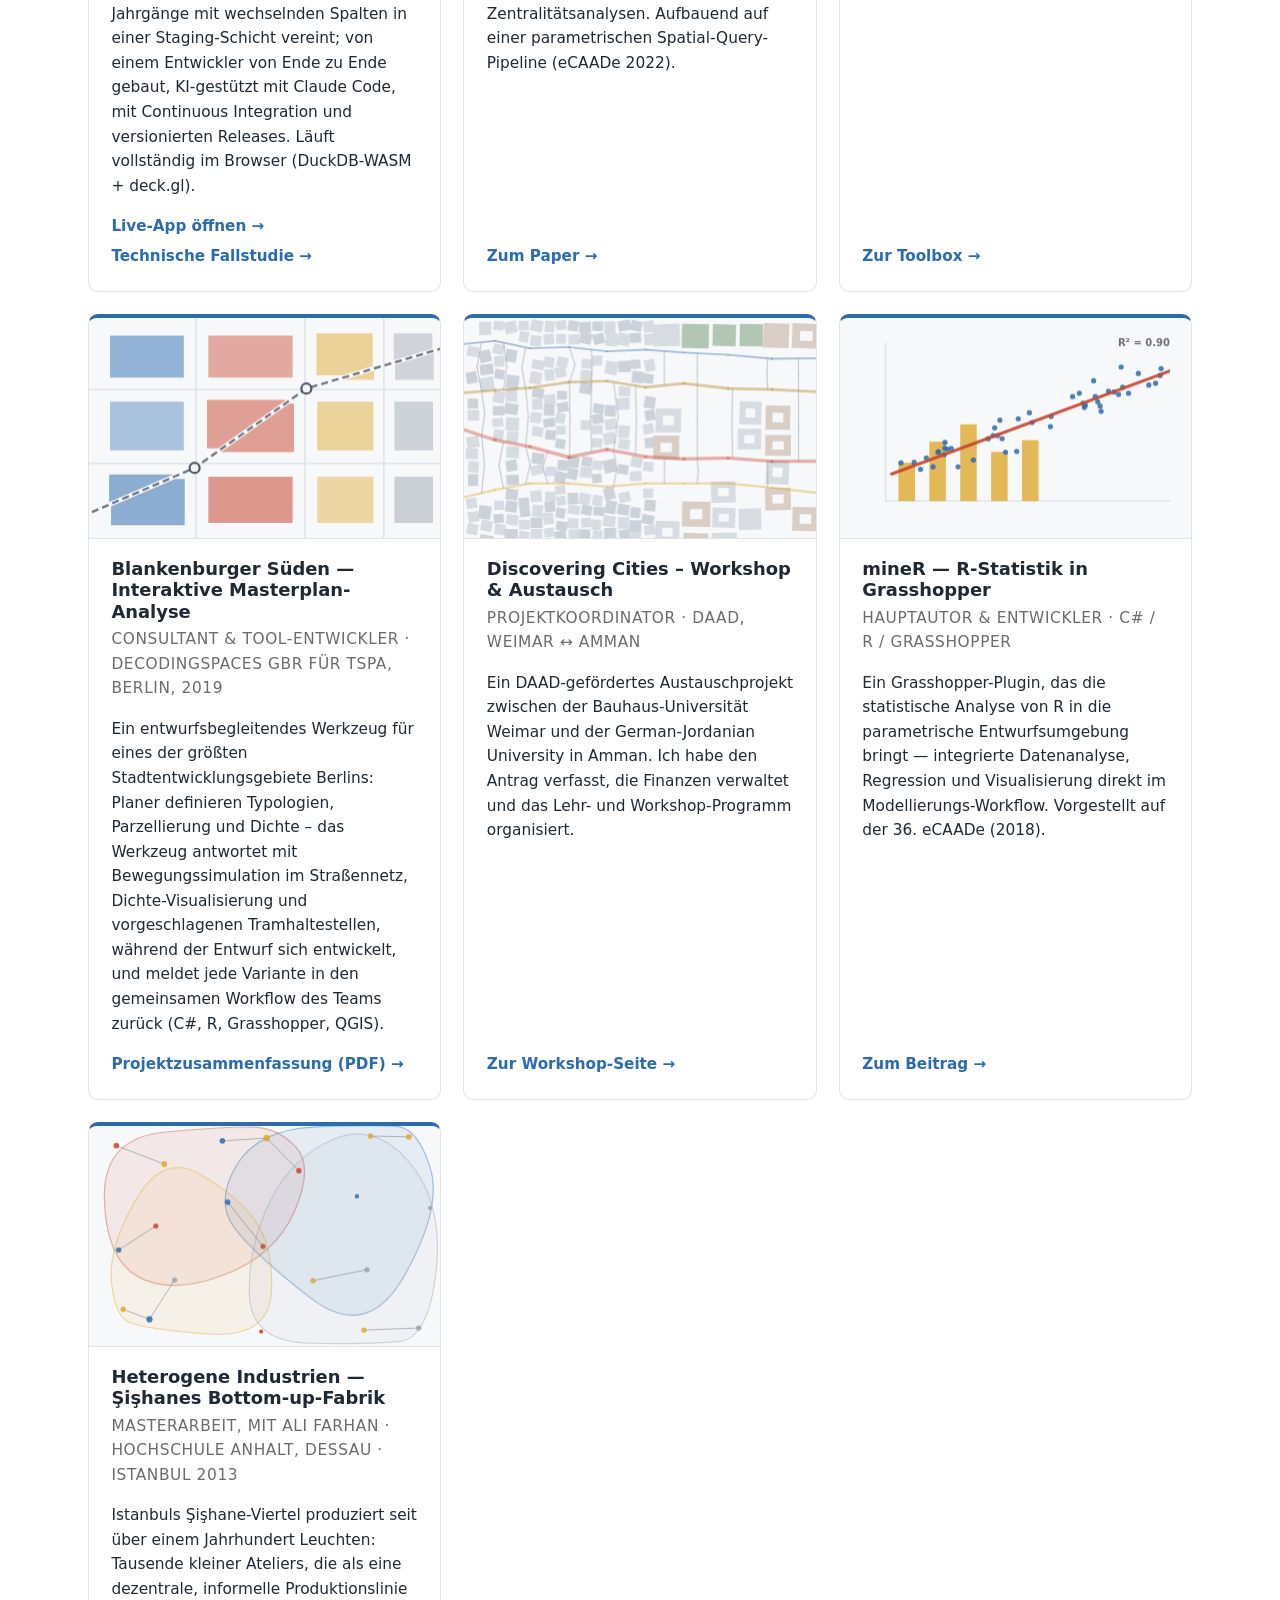
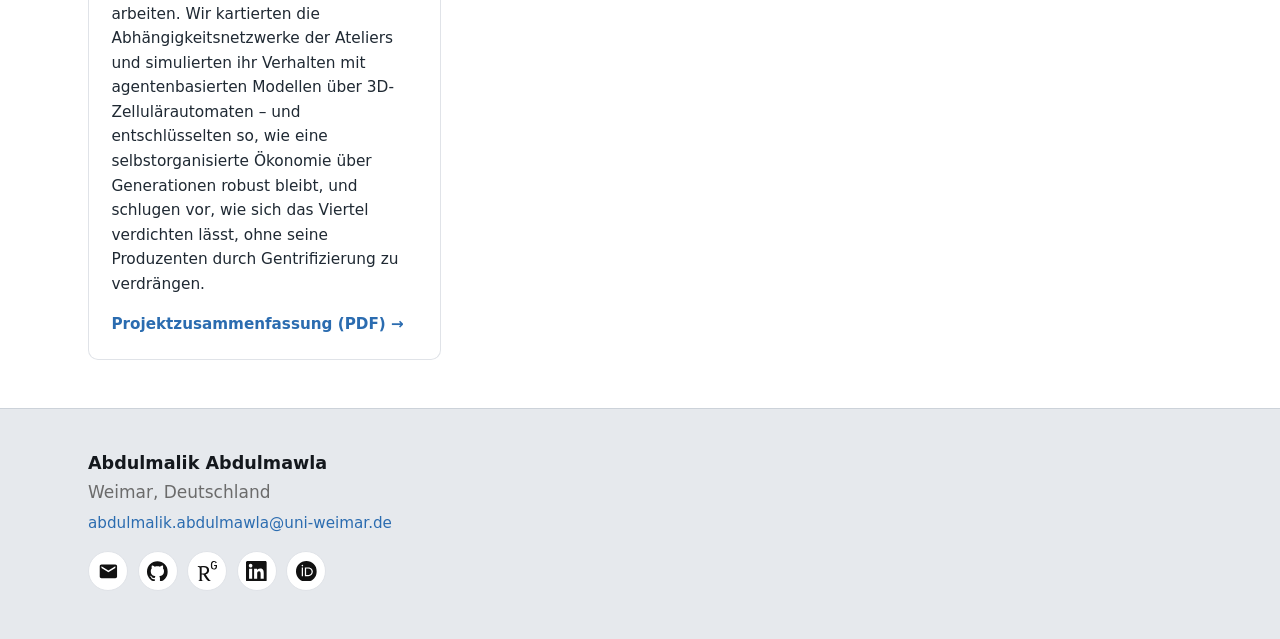
==== commit 95de0179: "feat: owner conviction opens profile + About; five-field line with rural (site, CVs, share card) Abo" ====
--- a/index.html
+++ b/index.html
@@ -59,7 +59,7 @@
     <!-- boids flocking across a street network — from swarm simulation to urban movement -->
     <canvas class="hero-canvas" aria-hidden="true"></canvas>
     <div class="wrap wrap-wide">
-      <p class="eyebrow" data-i18n="hero.eyebrow">Spatial-data tools: Architecture, Urbanism, Mobility, City Economy</p>
+      <p class="eyebrow" data-i18n="hero.eyebrow">Spatial-data tools: Architecture, Urban and Rural Space, Mobility, City Economy</p>
       <h1 class="hero-name">Abdulmalik<br>Abdulmawla</h1>
       <p class="lede" data-i18n="hero.lede">
         For many years I have been building tools for the design, generation and
@@ -733,12 +733,16 @@
         <div class="about-lead">
         <div class="prose">
           <p data-i18n="about.p1">
-            I build tools for the design, generation and analysis of spatial data in
-            architecture, urbanism and city economy. I come from research:
-            technology is one of my strengths, but my main one is computational thinking
-            about spatial data problems, together with the capacity to work my way into
-            the field the data serves, from simple to complex objectives. The standard I
-            hold myself to: the best balance between user experience and advanced
+            I am interested in solving spatial problems, in architecture, urban and rural
+            space, economics and mobility. I believe that any complex challenge, and any
+            handling of data, requires intelligently breaking the problem down to its core
+            parameters and simplifying each element until a humanly manageable scale is
+            reached. This is how nature works: complex systems are not made of complex
+            parts, but of very simple ones, intelligently put together. I come from
+            research: technology is one of my strengths, but my main one is computational
+            thinking about spatial data problems, together with the capacity to work my way
+            into the field the data serves, from simple to complex objectives. The standard
+            I hold myself to: the best balance between user experience and advanced
             scientific analysis methods.
           </p>
           <p data-i18n="about.p2">
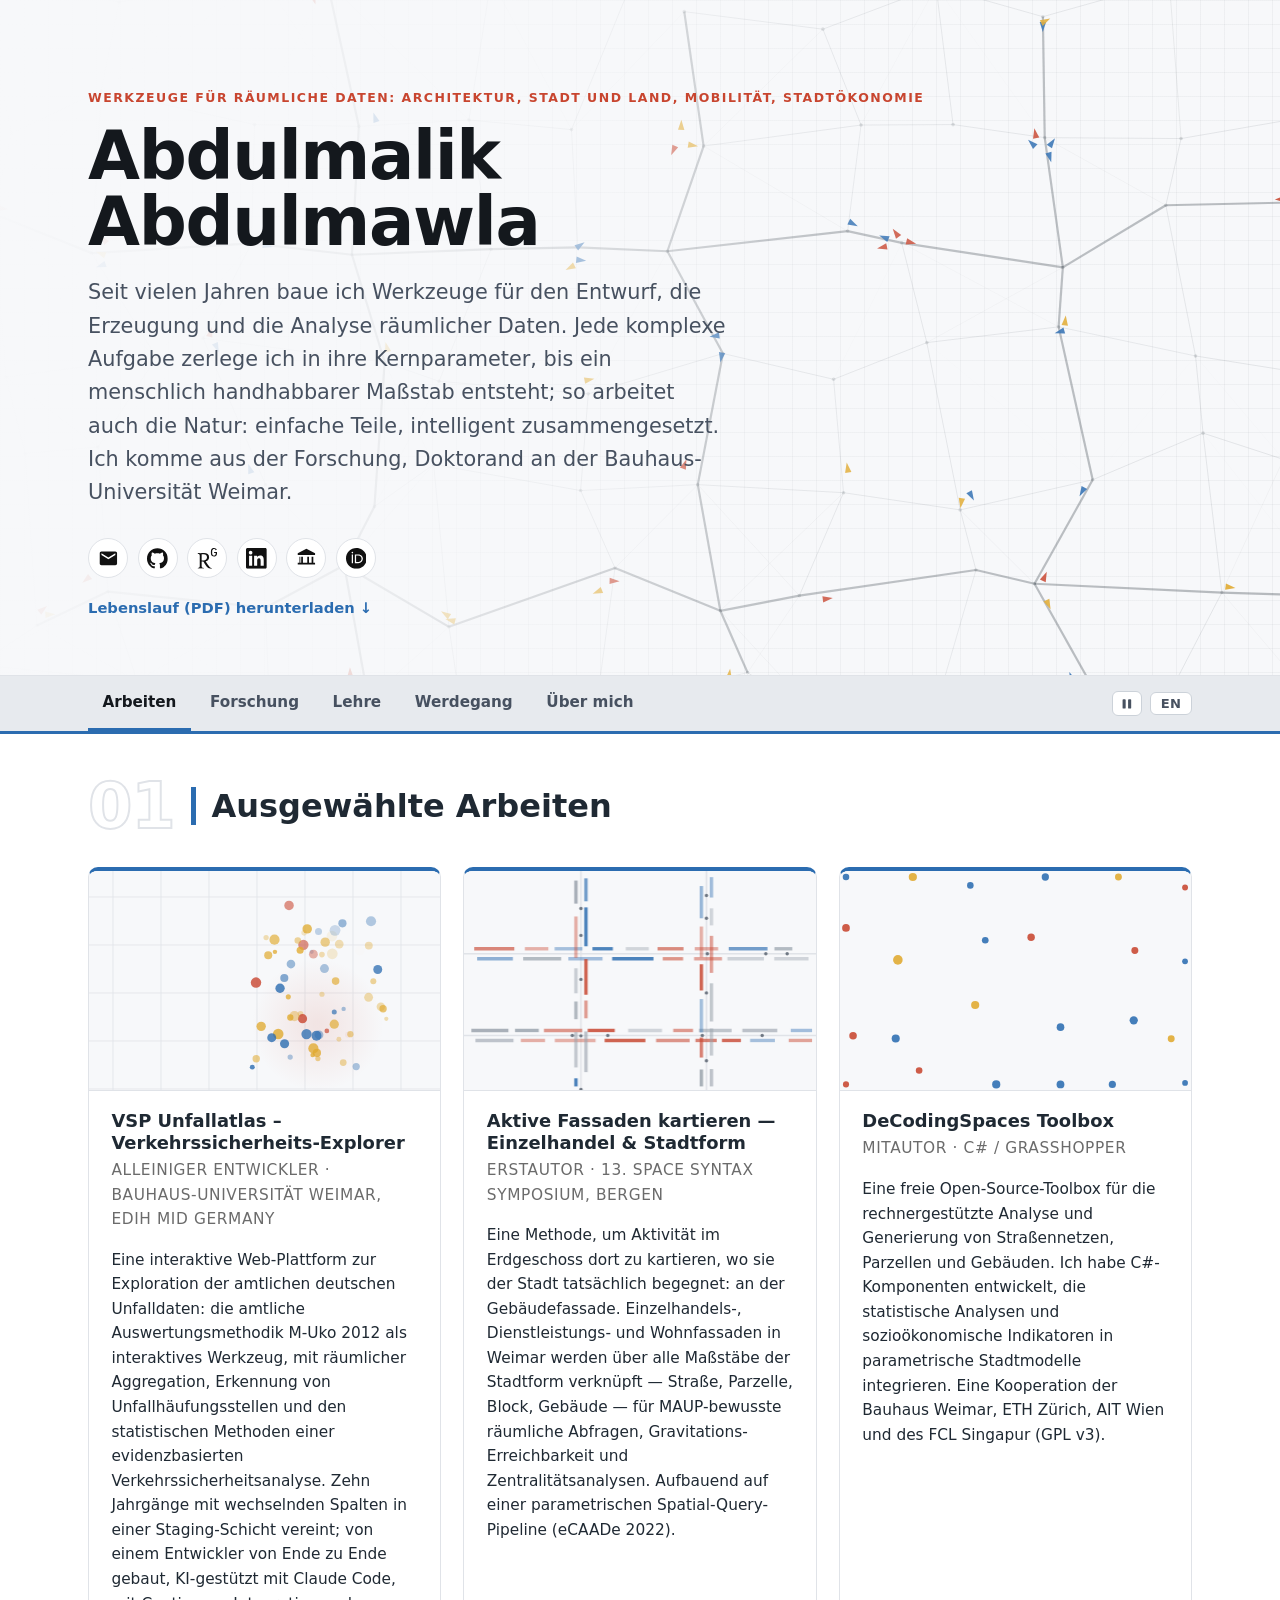
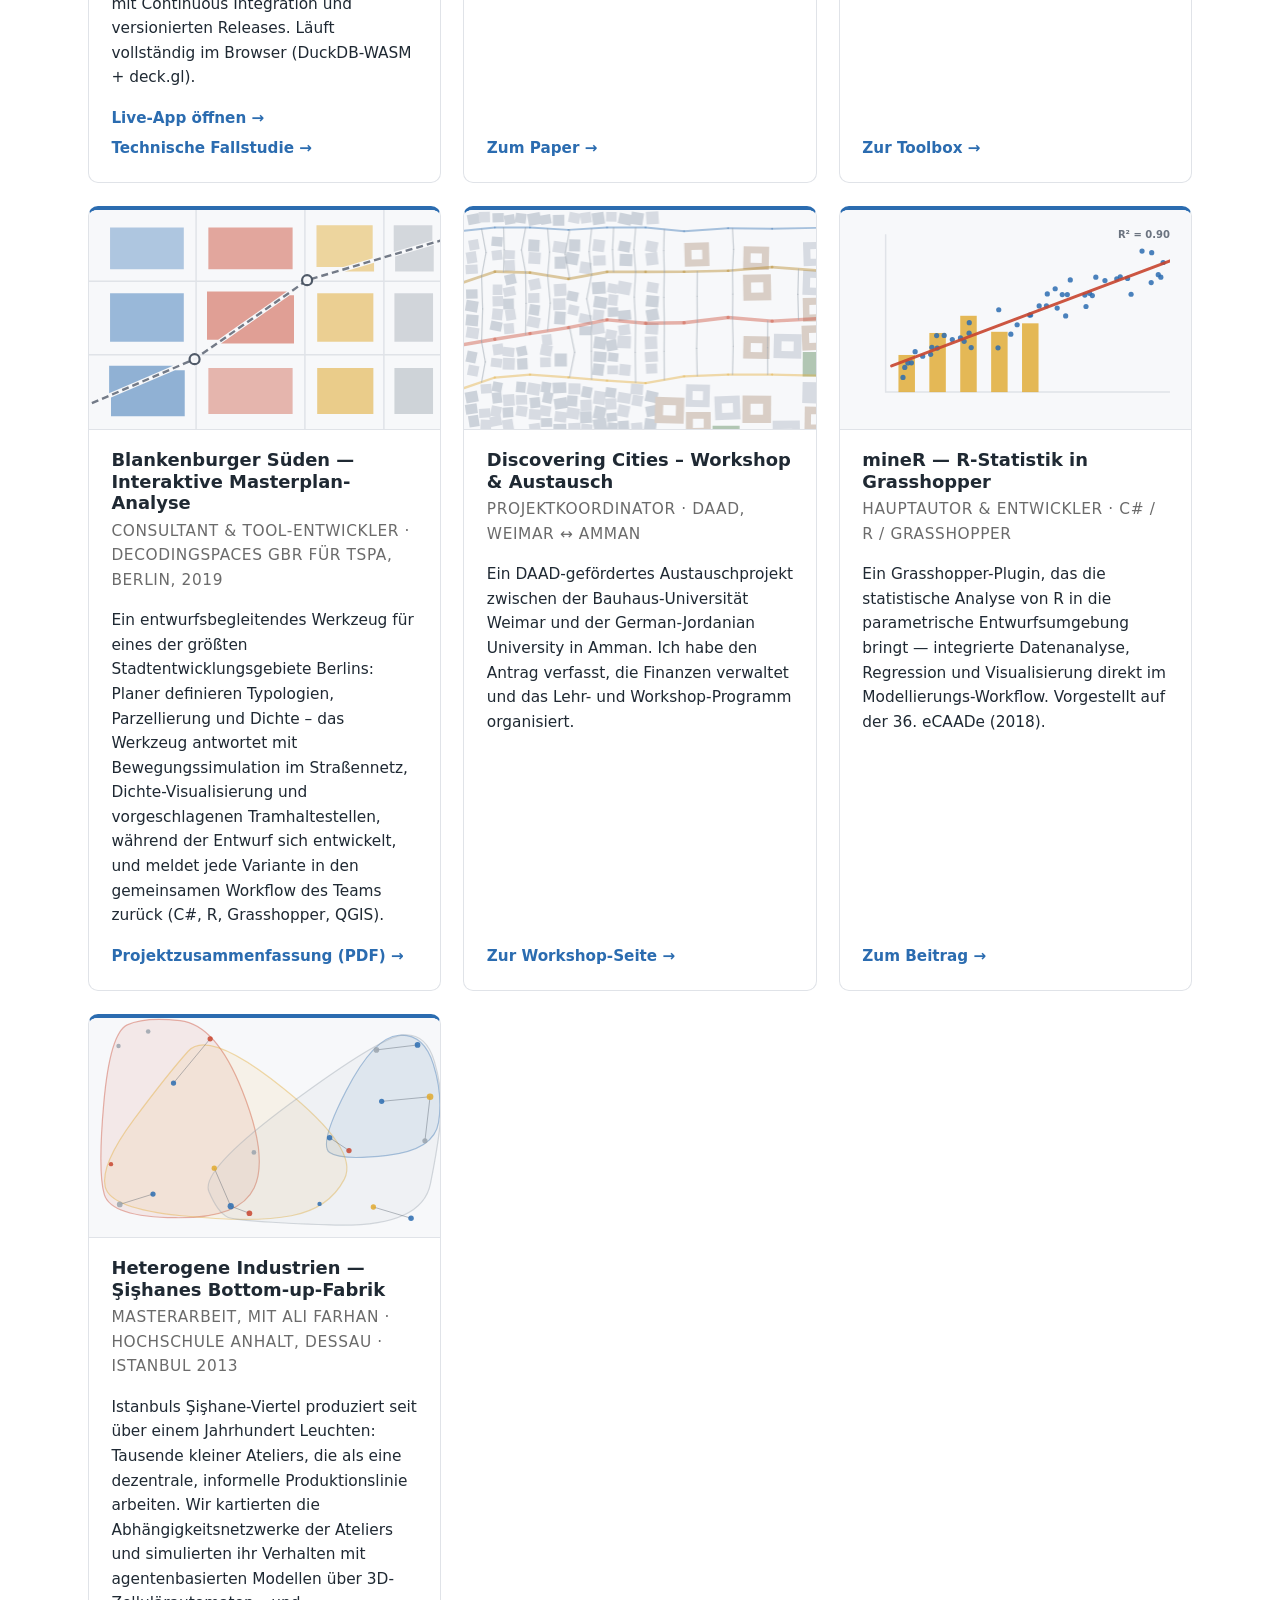
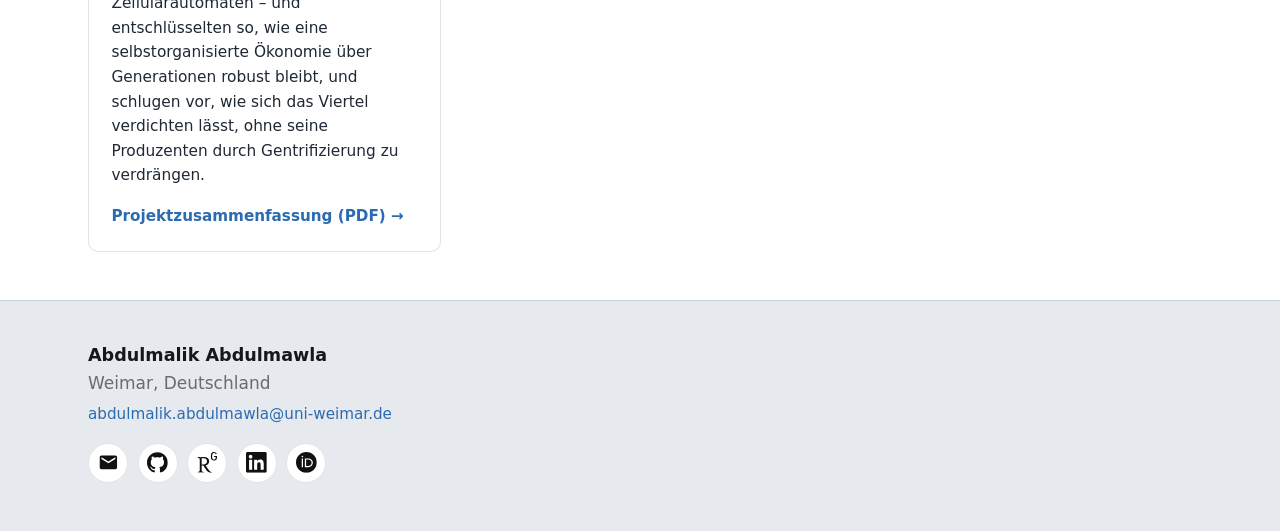
==== commit e0587576: "feat: final short texts v7 (layering rule) - hero 49w, research statement with El Alamein origin, Ab" ====
--- a/index.html
+++ b/index.html
@@ -62,15 +62,8 @@
       <p class="eyebrow" data-i18n="hero.eyebrow">Spatial-data tools: Architecture, Urban and Rural Space, Mobility, City Economy</p>
       <h1 class="hero-name">Abdulmalik<br>Abdulmawla</h1>
       <p class="lede" data-i18n="hero.lede">
-        For many years I have been building tools for the design, generation and
-        analysis of spatial data in architecture, urbanism and city economy. I come
-        from research: technology is one of my strengths, but my main
-        one is computational thinking about spatial data problems, together with the
-        capacity to work my way into the field the data serves. Current work: a
-        browser-based analysis platform for Germany&rsquo;s official accident data, and my
-        doctoral research at the Bauhaus-Universit&auml;t Weimar on where retail settles
-        in a city (PhD in progress).
-      </p>
+            For many years I have been building tools for the design, generation and analysis of spatial data. Every complex task I break down to its core parameters until a humanly manageable scale is reached; this is how nature works too: simple parts, intelligently put together. I come from research, a PhD candidate at the Bauhaus-Universit&auml;t Weimar.
+          </p>
 
       <nav class="profile-links" aria-label="Profiles and contact">
         <a href="mailto:abdulmalik.abdulmawla@uni-weimar.de" aria-label="Email" title="Email"><svg><use href="#i-email"/></svg></a>
@@ -132,7 +125,7 @@
             </div>
             <div class="card-body">
               <h3 data-i18n="work.c1.title">VSP&nbsp;Unfallatlas &mdash; Road-Safety Explorer</h3>
-              <p class="card-role" data-i18n="work.c1.role">Sole developer &middot; Bauhaus Weimar, EDIH.TH</p>
+              <p class="card-role" data-i18n="work.c1.role">Sole developer &middot; Bauhaus-Universit&auml;t Weimar, EDIH Mid Germany</p>
               <p data-i18n="work.c1.body">
                 An interactive web platform for exploring Germany&rsquo;s official
                 road-accident data: the official M-Uko 2012 evaluation method turned into
@@ -453,19 +446,7 @@
         <h3 class="sub-h" data-i18n="rs.h">Research statement</h3>
         <div class="prose">
           <p data-i18n="rs.p1">
-            One conviction has carried my work since my undergraduate thesis:
-            <strong>empowering autonomous production activities in small, dense
-            neighborhoods makes communities more heterogeneous and self-sufficient.</strong>
-            I first tested it in Istanbul&rsquo;s &#350;i&#351;hane quarter &mdash; mapping
-            the dependency networks of artisan ateliers and simulating their informal
-            production lines as one bottom-up factory (Master&rsquo;s thesis, 2013). I then
-            spent a decade at the Bauhaus-Universit&auml;t Weimar acquiring what that
-            question demanded &mdash; parametric spatial-query methods linking street-level
-            activities to the urban forms around them, statistical tooling (DeCodingSpaces
-            Toolbox, mineR), and open data platforms. The method is constant:
-            <strong>decode the raw data, parametrise the analysis, and let the evidence
-            carry the decision</strong> &mdash; so that cities can understand, and make room
-            for, the power of small economic collectives.
+            My research asks <strong>where economic activity locates in the city and how urban space stays open for small economies</strong>. It began in my undergraduate thesis, a rehabilitation and reintegration centre for the victims of the wartime landmines at El Alamein, Egypt, where recovery comes through production; continued in Istanbul&rsquo;s &#350;i&#351;hane quarter (master&rsquo;s thesis, 2013) and in Weimar with parametric spatial-query methods that link ground-floor uses to urban form; and it drives my doctorate on the locational logic of retail.
           </p>
         </div>
 
@@ -733,39 +714,13 @@
         <div class="about-lead">
         <div class="prose">
           <p data-i18n="about.p1">
-            I am interested in solving spatial problems, in architecture, urban and rural
-            space, economics and mobility. I believe that any complex challenge, and any
-            handling of data, requires intelligently breaking the problem down to its core
-            parameters and simplifying each element until a humanly manageable scale is
-            reached. This is how nature works: complex systems are not made of complex
-            parts, but of very simple ones, intelligently put together. I come from
-            research: technology is one of my strengths, but my main one is computational
-            thinking about spatial data problems, together with the capacity to work my way
-            into the field the data serves, from simple to complex objectives. The standard
-            I hold myself to: the best balance between user experience and advanced
-            scientific analysis methods.
+            Technology is one of my strengths; my main one is computational thinking about spatial data problems: breaking processes down into their elemental parts, translating them into parametric, interactive environments and working my way into the field the data serves, from simple to complex objectives. My tools have grown in steps, from agent-based simulation to AI-assisted, multi-agent coding.
           </p>
           <p data-i18n="about.p2">
-            My tools have grown in development steps, carried by one interest, first
-            locally, later in the browser: from simulation and agent-based models through
-            statistical analysis and parametric urban design to browser-based analysis
-            platforms, built with state-of-the-art technologies up to AI-assisted,
-            multi-agent coding. I work on the systems behind the tools: data models, methods
-            and interfaces. My PhD project (in progress, Bauhaus-Universit&auml;t Weimar) asks
-            where retail settles in a city: <em>&ldquo;Spatial dependency of urban retail:
-            detailed methods for positioning street-level activities&rdquo;</em>
-            (supervisor: Prof. Dr. Reinhard K&ouml;nig).
+            My standard: the best balance between user experience and advanced scientific method. I see early where the users of a tool will stumble, and have taught complex spatial computation for many years to students, colleagues and public administrations.
           </p>
           <p data-i18n="about.p3">
-            I see early where the users of a tool will stumble, develop methods together
-            with the people who will use them, and have taught complex spatial computation
-            for many years to very different audiences: students, colleagues, and public
-            administrations at the European Digital Innovation Hub Mid Germany. New fields
-            I take on through similar experience: with M-Uko 2012, the official German
-            standard for accident analysis, I worked a foreign professional standard from
-            first exposure to finished product. Ten years of work in Germany, five years in
-            the Middle East before that, have taught me to work my way quickly into new
-            environments and tasks.
+            Ten years in Germany, five years in the Middle East before that: I take on new fields through similar experience, most recently an official professional standard from first exposure to finished product.
           </p>
         </div>
         <img class="about-portrait" src="assets/portrait.jpg" alt="Abdulmalik Abdulmawla" width="800" height="800" loading="lazy" />
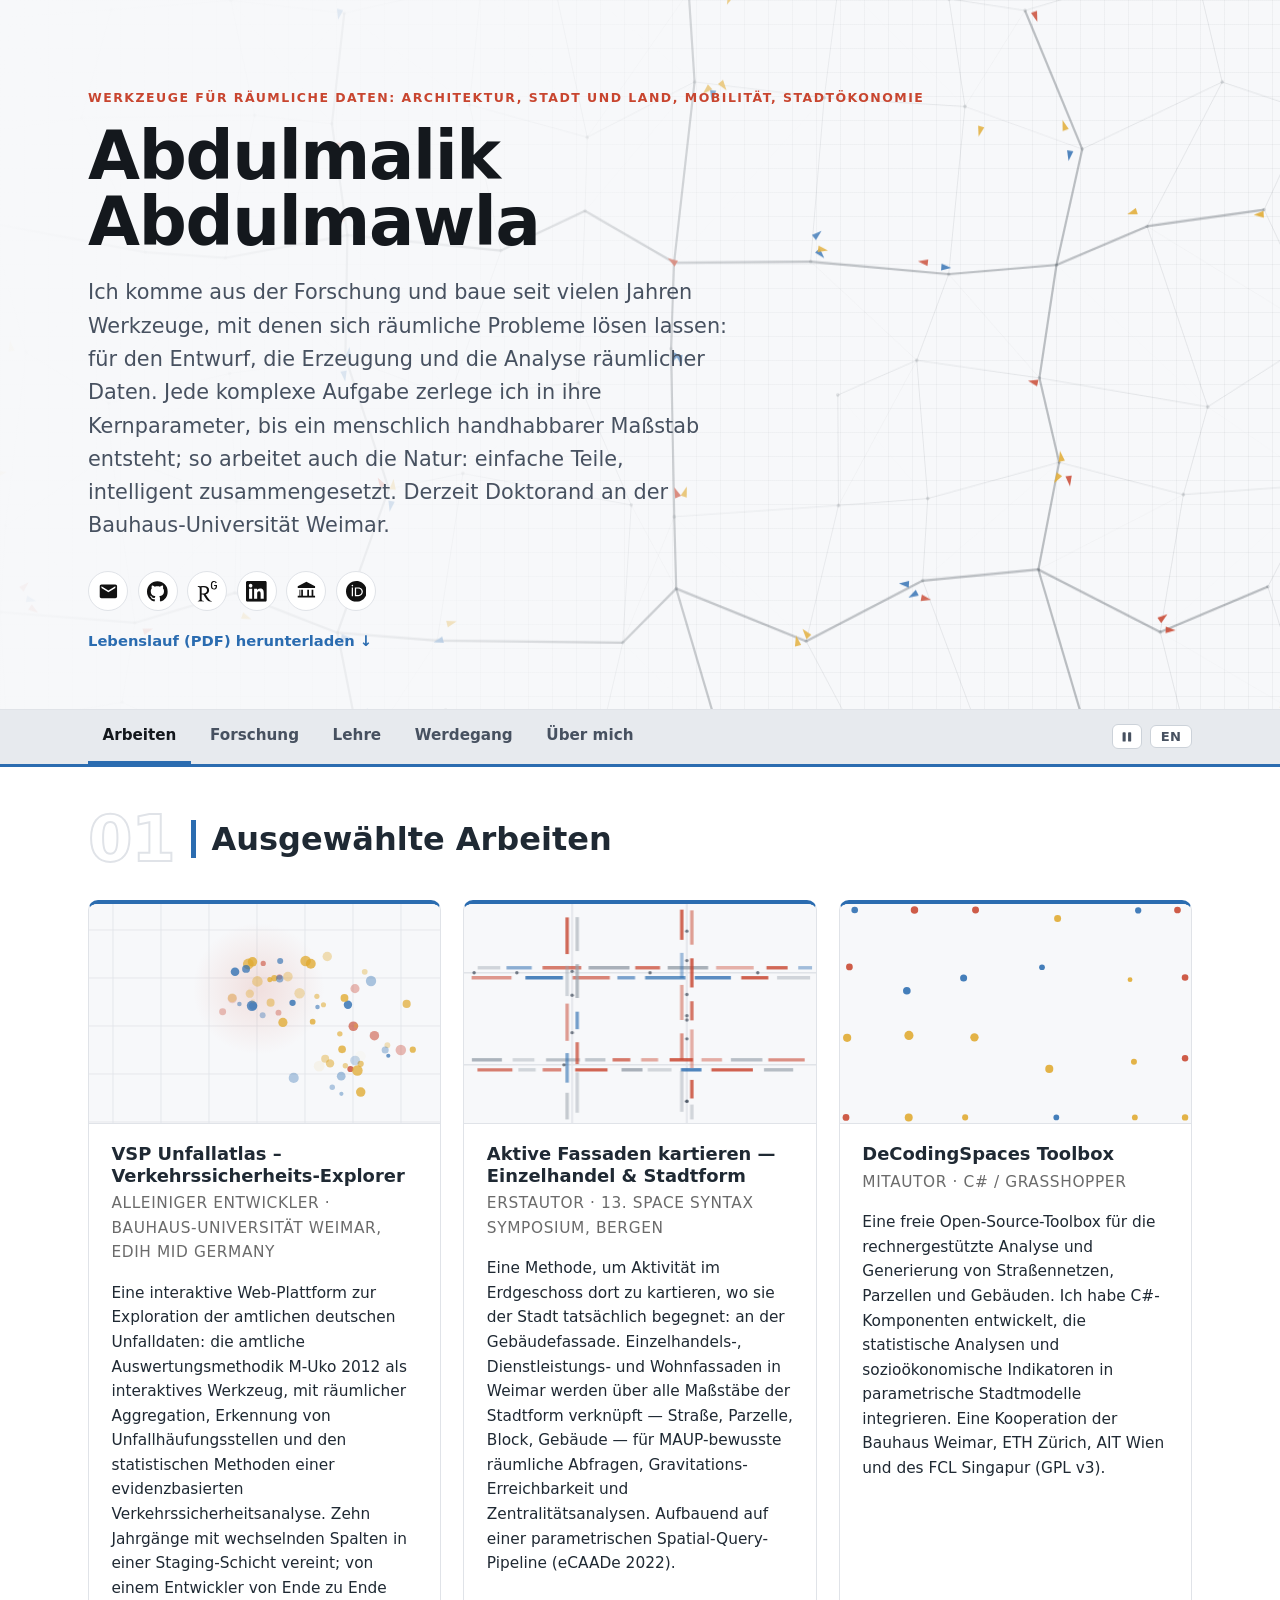
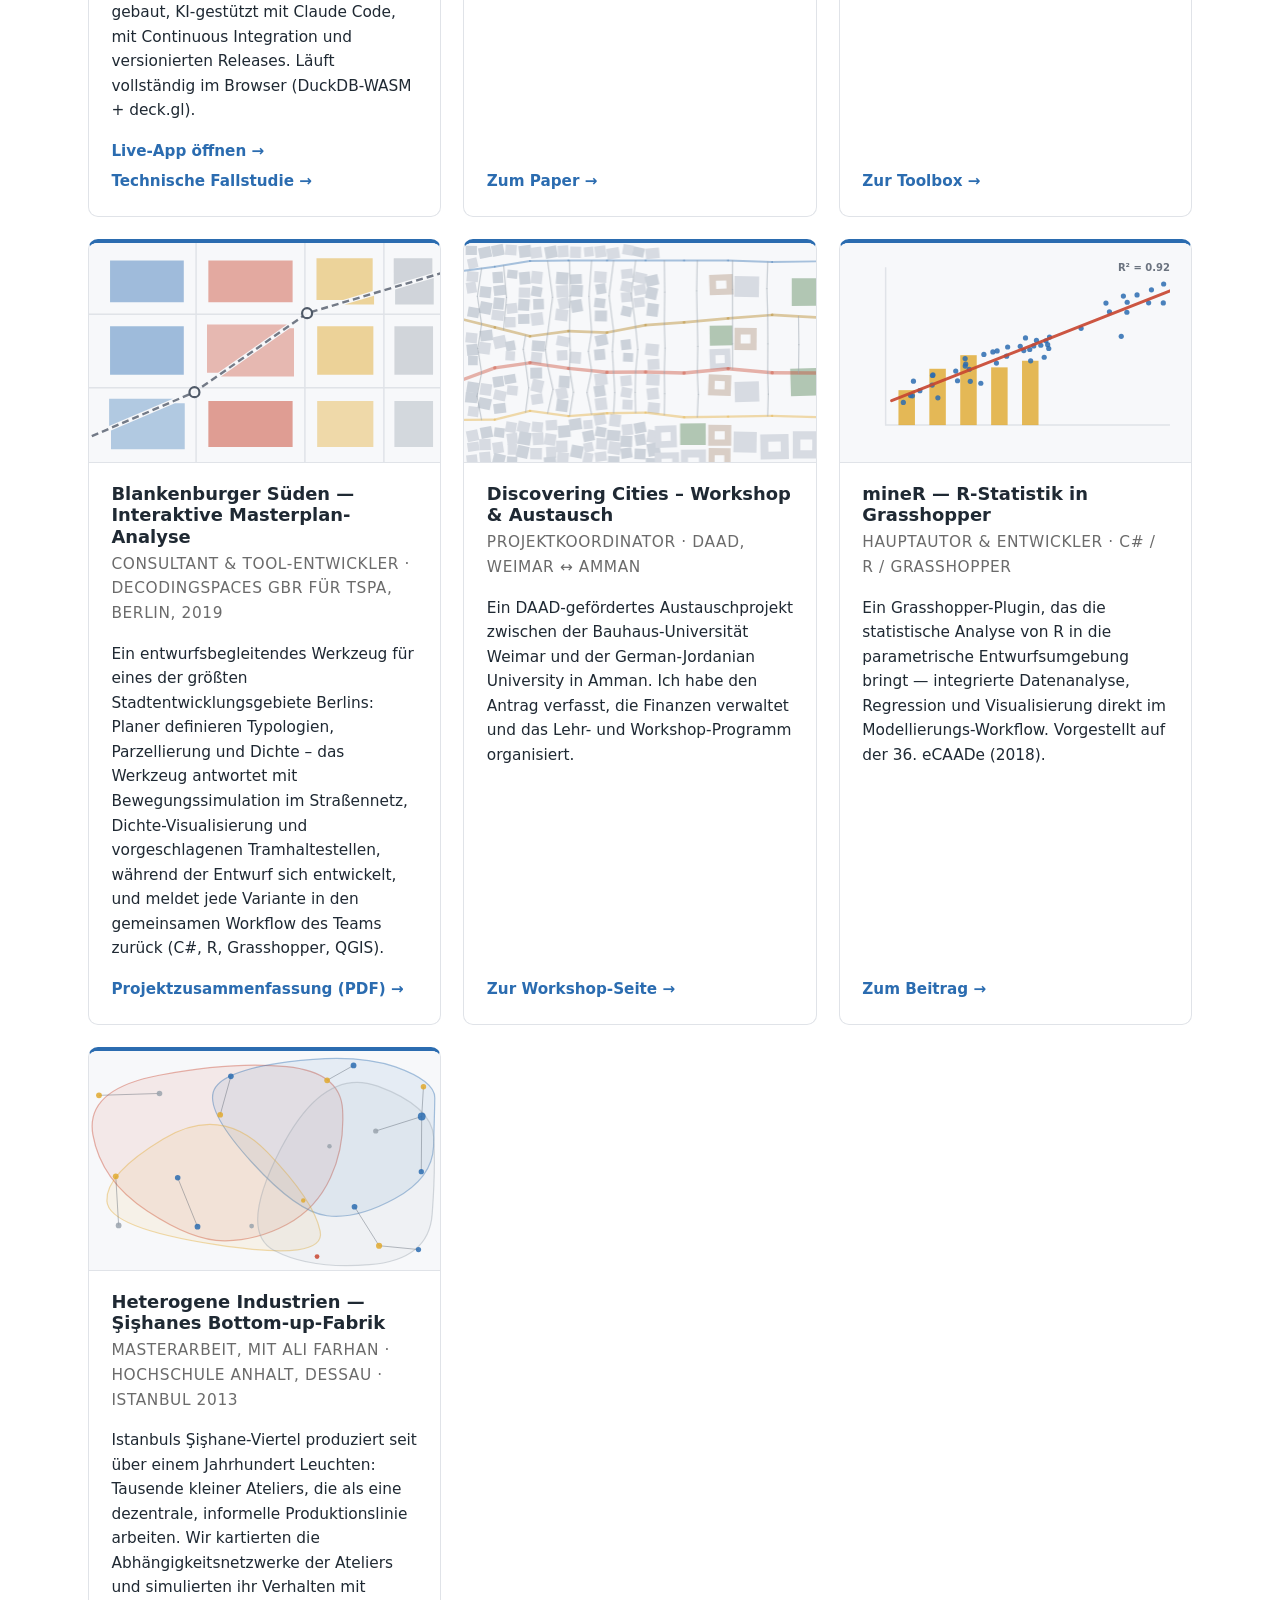
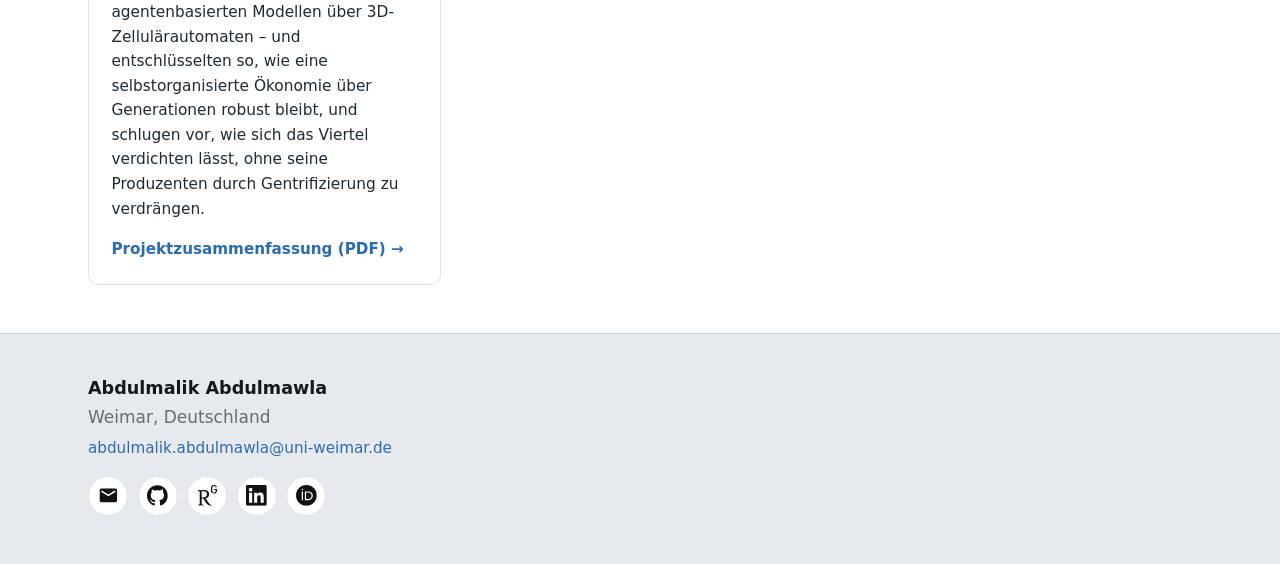
==== commit f3069baf: "feat: site v8 - hero opens with the CV sentence, About p1 without the decomposition repeat, Werdegan" ====
--- a/index.html
+++ b/index.html
@@ -62,7 +62,7 @@
       <p class="eyebrow" data-i18n="hero.eyebrow">Spatial-data tools: Architecture, Urban and Rural Space, Mobility, City Economy</p>
       <h1 class="hero-name">Abdulmalik<br>Abdulmawla</h1>
       <p class="lede" data-i18n="hero.lede">
-            For many years I have been building tools for the design, generation and analysis of spatial data. Every complex task I break down to its core parameters until a humanly manageable scale is reached; this is how nature works too: simple parts, intelligently put together. I come from research, a PhD candidate at the Bauhaus-Universit&auml;t Weimar.
+            I come from research and have been building tools for many years that help solve spatial problems: for the design, generation and analysis of spatial data. Every complex task I break down to its core parameters until a humanly manageable scale is reached; this is how nature works too: simple parts, intelligently put together. Currently a PhD candidate at the Bauhaus-Universit&auml;t Weimar.
           </p>
 
       <nav class="profile-links" aria-label="Profiles and contact">
@@ -601,13 +601,9 @@
             <div class="tl-body">
               <h3 data-i18n="exp.e1.role">Research Associate &mdash; Chair of Transport System Planning</h3>
               <p class="tl-org"><a href="https://www.uni-weimar.de/en/civil-and-environmental-engineering/chairs/transport-system-planning/" target="_blank" rel="noopener">Bauhaus-Universit&auml;t Weimar</a> &middot; Bauhaus.Mobility / <a href="https://european-digital-innovation-hubs.ec.europa.eu/edih-catalogue/edih-thuringia" target="_blank" rel="noopener">EDIH Mid Germany</a> (formerly EDIH Thuringia)</p>
-              <p data-i18n="exp.e1.body">Designing and building interactive geodata platforms, among them the
-              browser-based analysis platform for Germany&rsquo;s official accident data (sole developer: data
-              model, open-data pipelines, WebGL map, continuous integration, versioned releases; the official
-              M-Uko 2012 method as an interactive tool); advising public institutions in data science and
-              training public administrations in open geodata and European data standards, including dataset
-              publication on the national Mobilithek platform; supervising student projects and
-              master&rsquo;s theses (Digital Transport Research Lab).</p>
+              <p data-i18n="exp.e1.body">
+            Interactive geodata platforms, among them the browser-based analysis platform for Germany&rsquo;s official accident data (sole developer; the official M-Uko 2012 method as an interactive tool); data-science consulting and training for public administrations in open geodata; supervision of student projects and master&rsquo;s theses (Digital Transport Research Lab).
+          </p>
             </div>
           </li>
           <li>
@@ -625,10 +621,9 @@
             <div class="tl-body">
               <h3 data-i18n="exp.e3.role">Project Coordinator &mdash; &ldquo;Discovering Cities&rdquo; DAAD Exchange Project</h3>
               <p class="tl-org">Bauhaus-Universit&auml;t Weimar &harr; <a href="https://www.gju.edu.jo/" target="_blank" rel="noopener">German-Jordanian University</a>, Amman</p>
-              <p data-i18n="exp.e3.body">DAAD-funded exchange project between Bauhaus-Universit&auml;t Weimar
-              and the German-Jordanian University in Amman &mdash; held concurrently with the research
-              associate post at InfAR. Wrote the project proposal, managed the project finances, taught
-              the seminar in Weimar, and prepared the workshop in Amman.</p>
+              <p data-i18n="exp.e3.body">
+            Held concurrently with the research associate post at InfAR: project proposal, project finances, teaching seminar in Weimar, workshop in Amman.
+          </p>
             </div>
           </li>
           <li>
@@ -636,9 +631,9 @@
             <div class="tl-body">
               <h3 data-i18n="exp.e4.role">Research Associate &mdash; Computer Science in Architecture (InfAR, now InfAU)</h3>
               <p class="tl-org"><a href="https://www.uni-weimar.de/de/architektur-und-urbanistik/professuren/infau/" target="_blank" rel="noopener">Bauhaus-Universit&auml;t Weimar</a></p>
-              <p data-i18n="exp.e4.body">Teaching computational methods for urban planning and analysis; developing
-              design and research tools (DeCodingSpaces Toolbox, mineR); supervising master&rsquo;s theses;
-              presenting at international conferences and supporting publications, exhibitions, and study excursions.</p>
+              <p data-i18n="exp.e4.body">
+            Teaching computational methods for urban planning and analysis; development of design and research tools (DeCodingSpaces Toolbox, mineR); supervision of master&rsquo;s theses; conference papers (Space Syntax Symposium, eCAADe).
+          </p>
             </div>
           </li>
           <li>
@@ -646,8 +641,9 @@
             <div class="tl-body">
               <h3 data-i18n="exp.e5.role">Contributing Author &mdash; DeCodingSpaces Toolbox</h3>
               <p class="tl-org"><a href="https://toolbox.decodingspaces.net/" target="_blank" rel="noopener">DecodingSpaces GbR</a>, Weimar</p>
-              <p data-i18n="exp.e5.body">C# programming for a Grasshopper toolbox for urban analysis; testing,
-              documentation, and consulting for urban projects and workshops.</p>
+              <p data-i18n="exp.e5.body">
+            C# development, testing, documentation and consulting; interactive masterplan-analysis tool for Blankenburger S&uuml;den (TSPA, Berlin, 2019).
+          </p>
             </div>
           </li>
           <li>
@@ -655,8 +651,9 @@
             <div class="tl-body">
               <h3 data-i18n="exp.e6.role">Research Associate &mdash; Teaching &amp; Computational Design</h3>
               <p class="tl-org"><a href="https://aast.edu/en/colleges/coe/heliopolis/dept/index.php?unit_id=347" target="_blank" rel="noopener">Arab Academy for Science, Technology &amp; Maritime Transport</a>, Cairo</p>
-              <p data-i18n="exp.e6.body">Teaching computational and parametric design (Grasshopper, Processing,
-              Arduino) in a RIBA Part I certified programme.</p>
+              <p data-i18n="exp.e6.body">
+            Teaching computational and parametric design (Grasshopper, Processing, Arduino) in the RIBA Part I programme.
+          </p>
             </div>
           </li>
           <li>
@@ -664,8 +661,9 @@
             <div class="tl-body">
               <h3 data-i18n="exp.e7.role">Co-founder &amp; Architect</h3>
               <p class="tl-org">Gozour Studio, Mansoura, Egypt</p>
-              <p data-i18n="exp.e7.body">Design studio and architecture consultancy &mdash; residential, education,
-              and competition projects (incl. the Lusail Underpass Competition, Qatar).</p>
+              <p data-i18n="exp.e7.body">
+            Residential, education and competition projects, among them the Lusail Underpass Competition, Qatar.
+          </p>
             </div>
           </li>
           <li>
@@ -714,7 +712,7 @@
         <div class="about-lead">
         <div class="prose">
           <p data-i18n="about.p1">
-            Technology is one of my strengths; my main one is computational thinking about spatial data problems: breaking processes down into their elemental parts, translating them into parametric, interactive environments and working my way into the field the data serves, from simple to complex objectives. My tools have grown in steps, from agent-based simulation to AI-assisted, multi-agent coding.
+            Technology is one of my strengths; my main one is computational thinking about spatial data problems, together with the capacity to work my way into the field the data serves, from simple to complex objectives. My tools have grown in steps, from agent-based simulation to AI-assisted, multi-agent coding; I work on the systems behind them: data models, methods, interfaces.
           </p>
           <p data-i18n="about.p2">
             My standard: the best balance between user experience and advanced scientific method. I see early where the users of a tool will stumble, and have taught complex spatial computation for many years to students, colleagues and public administrations.
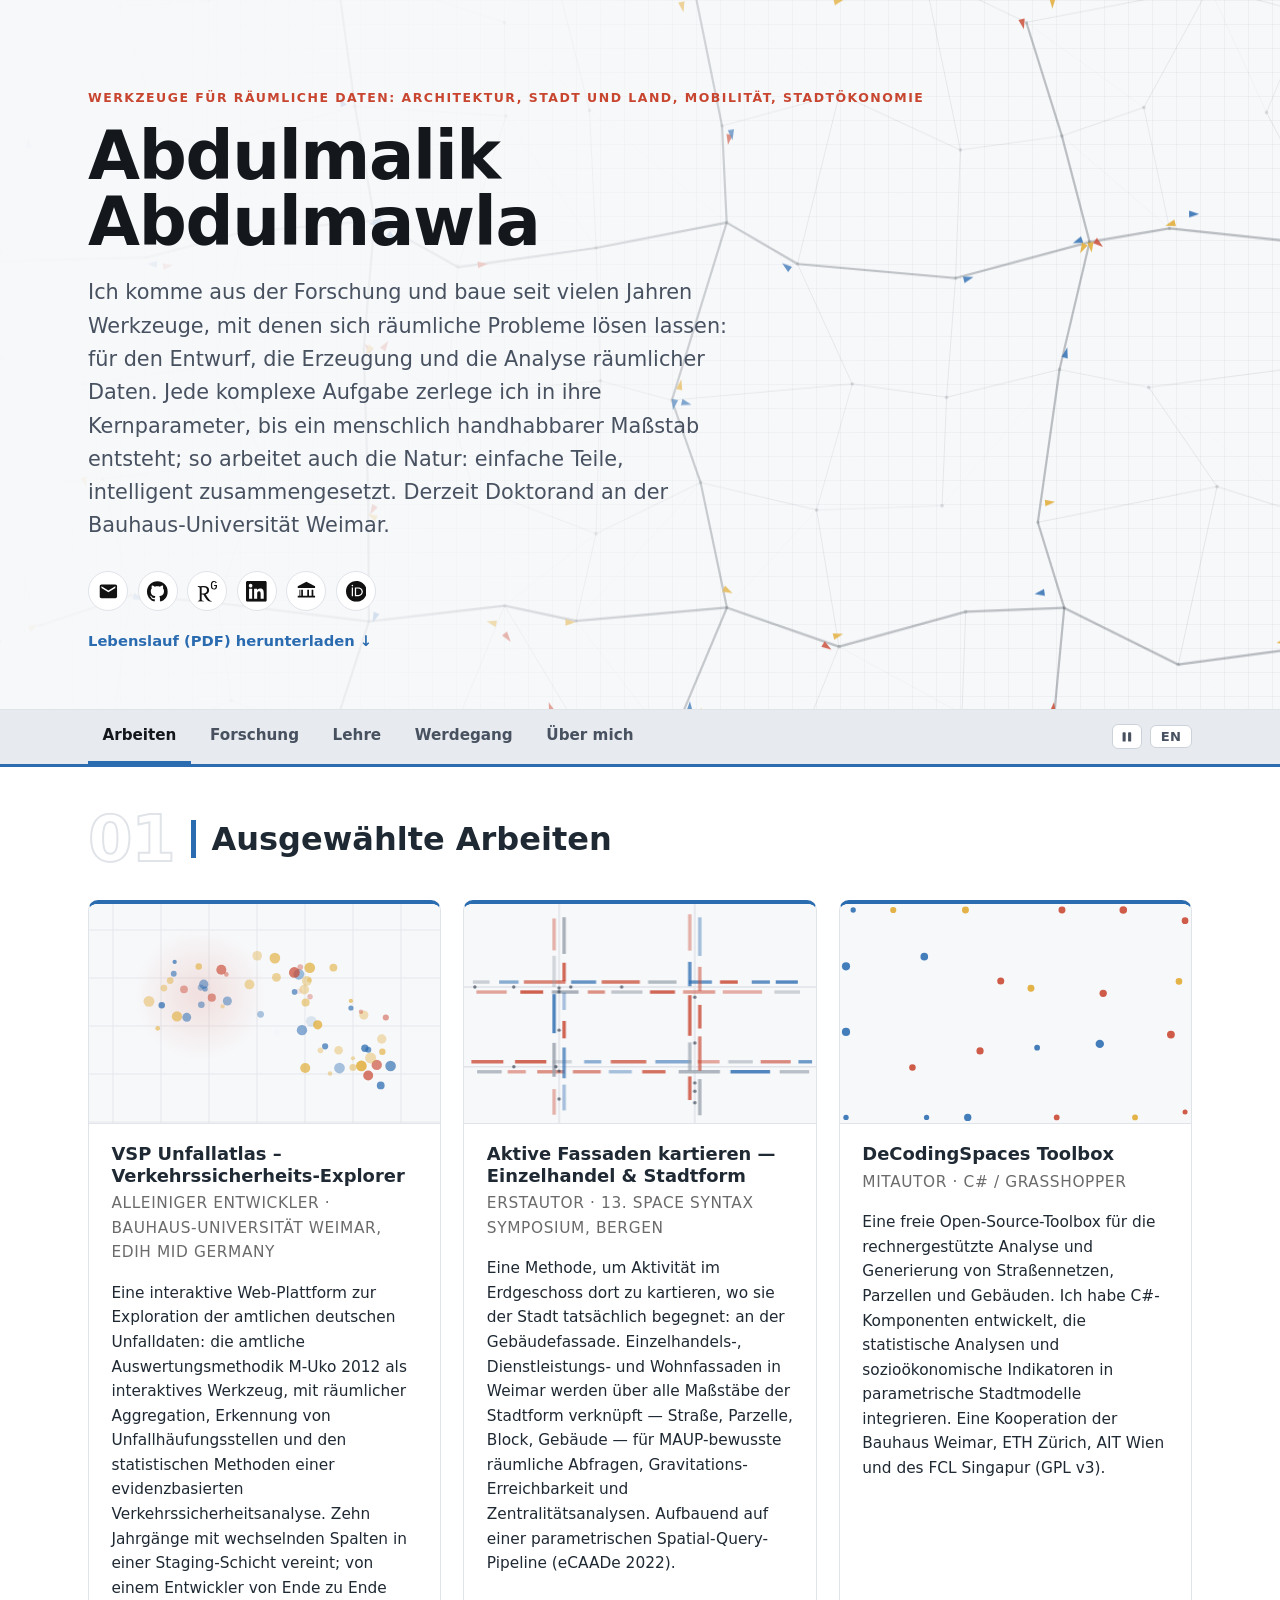
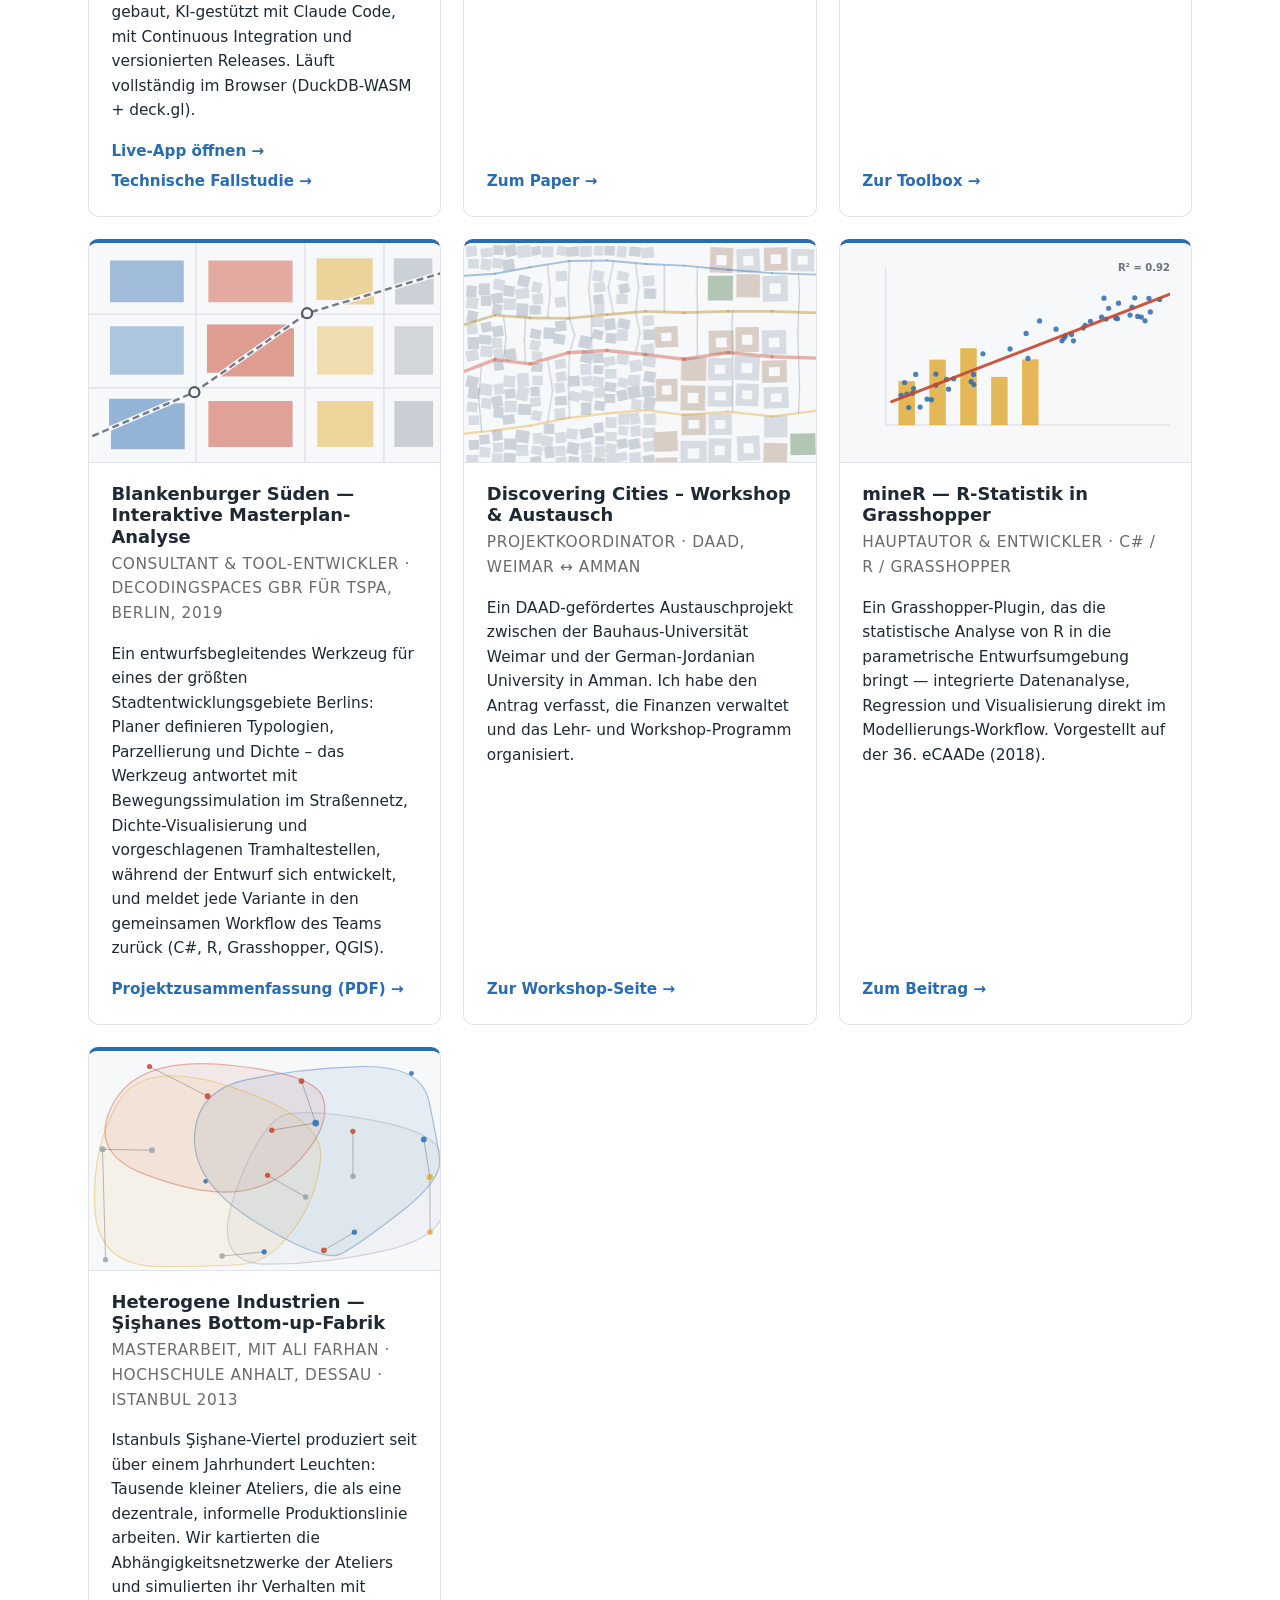
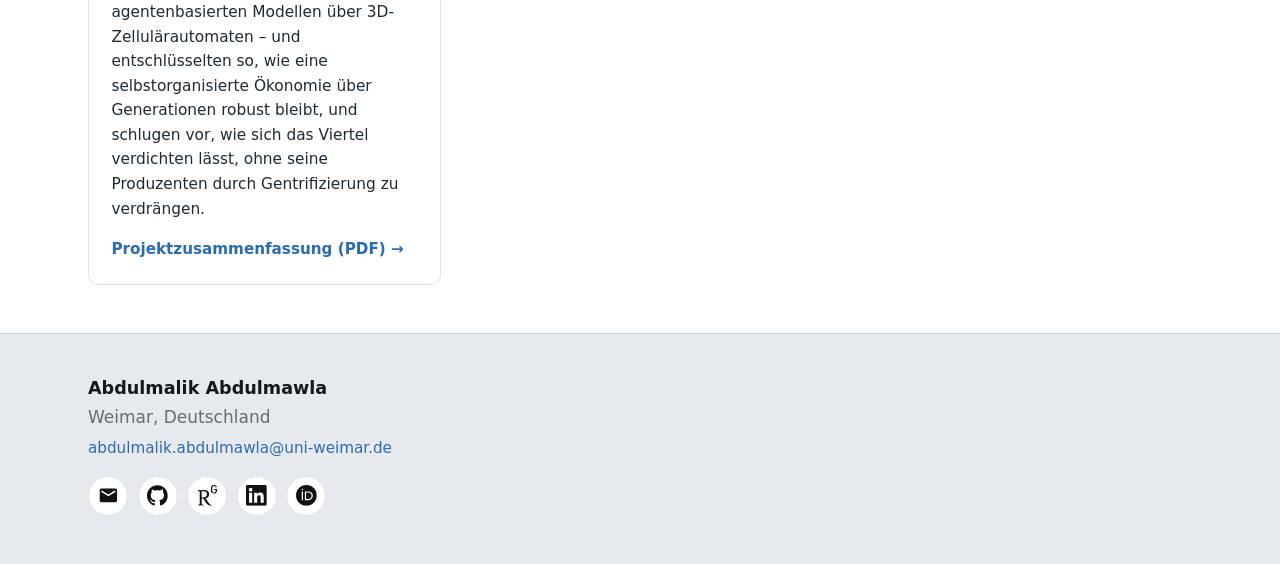
==== commit 538d45d6: "feat: square share card (og-square.png 1200x1200) as og:image - survives LinkedIn's compact thumbnai" ====
--- a/index.html
+++ b/index.html
@@ -14,9 +14,9 @@
   <meta property="og:title" content="Abdulmalik Abdulmawla — Computational Urban Design · Spatial Data Science" />
   <meta property="og:description" content="Tools for the design, generation and analysis of spatial data in architecture, urbanism and city economy. Computational thinking about spatial data problems, from research into practice." />
   <meta property="og:url" content="https://abdulmalikabdulmawla.github.io/" />
-  <meta property="og:image" content="https://abdulmalikabdulmawla.github.io/assets/og.png" />
+  <meta property="og:image" content="https://abdulmalikabdulmawla.github.io/assets/og-square.png" />
   <meta property="og:image:width" content="1200" />
-  <meta property="og:image:height" content="630" />
+  <meta property="og:image:height" content="1200" />
   <meta property="og:image:alt" content="Abdulmalik Abdulmawla — Computational Urban Design · Spatial Data Science" />
   <meta name="twitter:card" content="summary_large_image" />
   <meta name="twitter:image" content="https://abdulmalikabdulmawla.github.io/assets/og.png" />
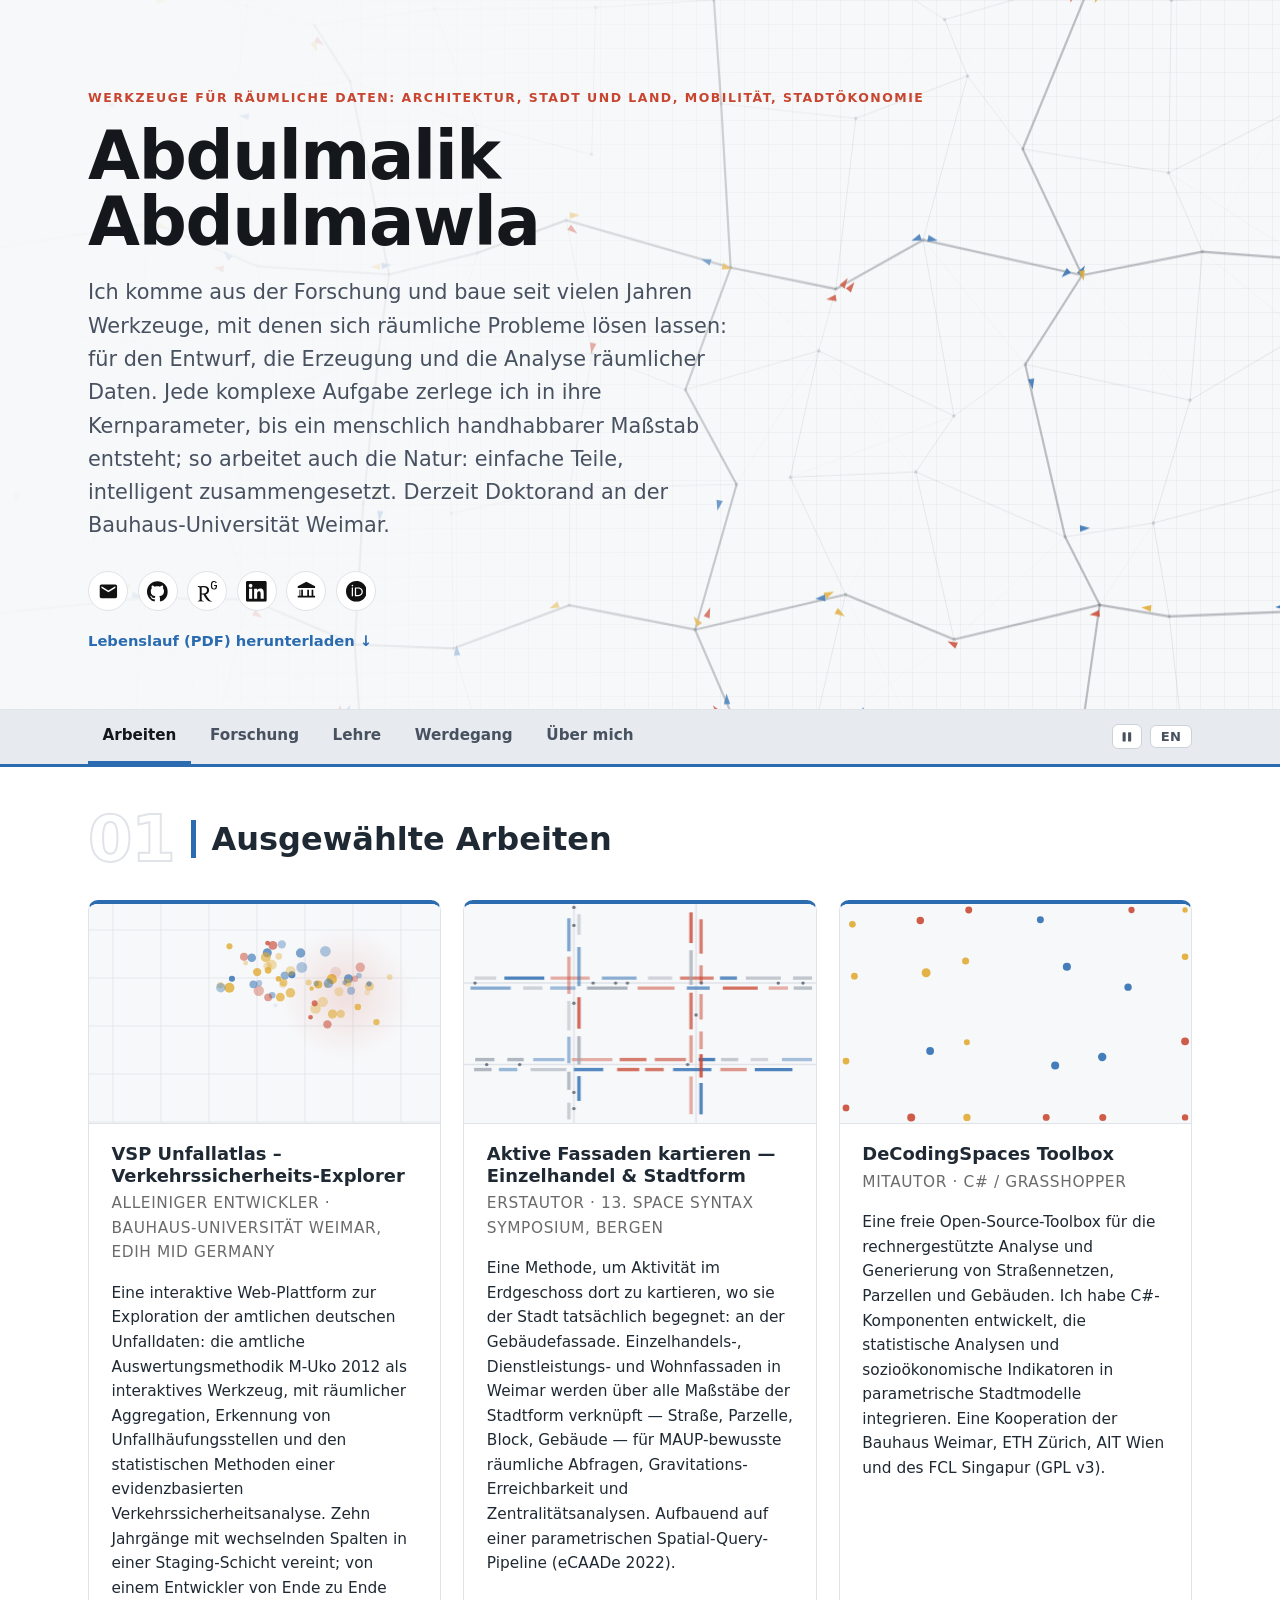
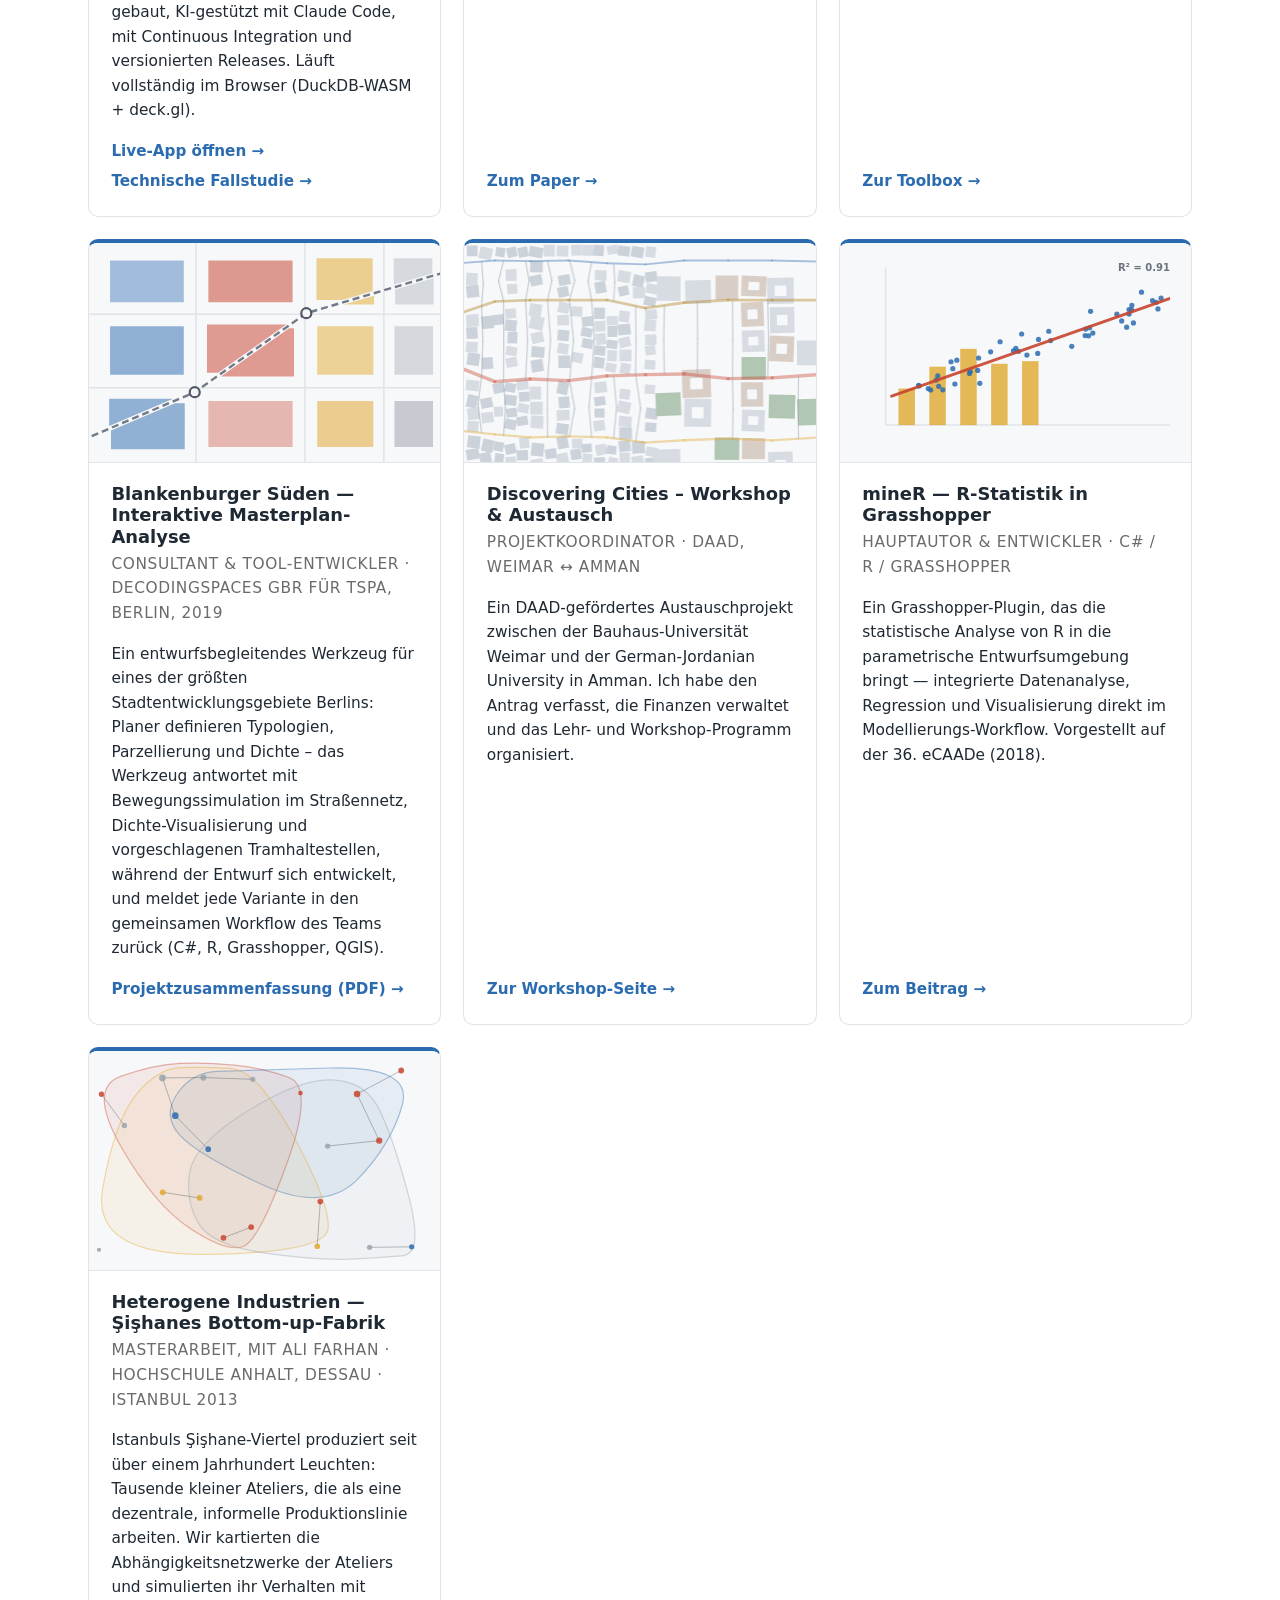
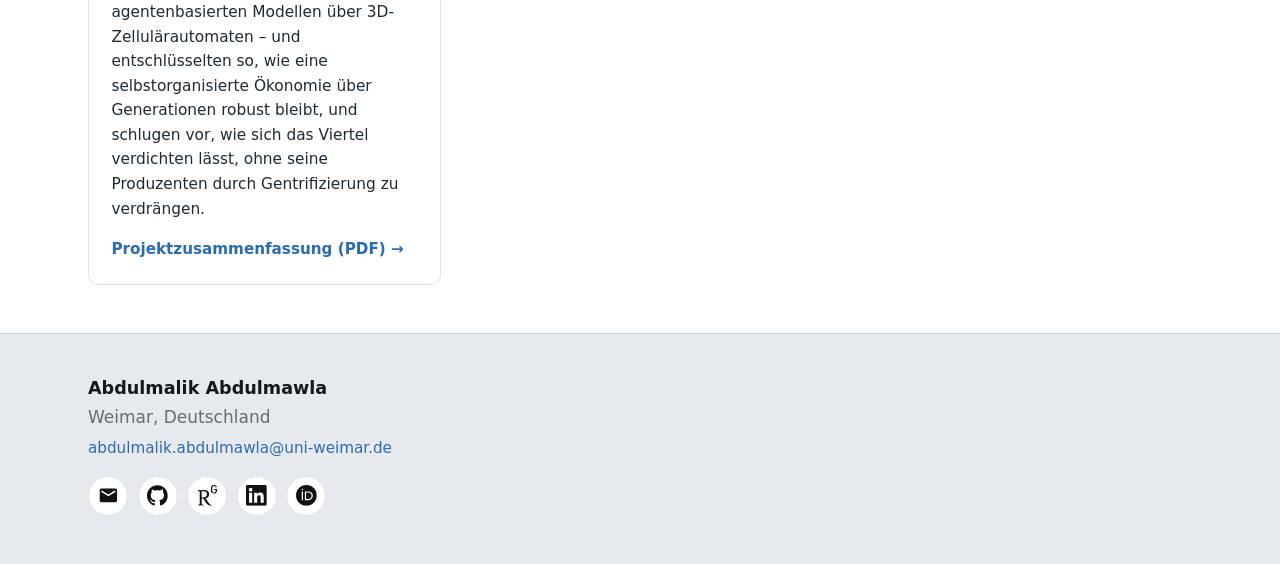
==== commit 9dde7ec7: "feat: page title + share title/description = the CV's five-field line and first sentence (owner 07.0" ====
--- a/index.html
+++ b/index.html
@@ -5,19 +5,19 @@
   <meta name="viewport" content="width=device-width, initial-scale=1.0" />
   <!-- the site is deliberately light-only: block browser/OS dark-mode auto-darkening -->
   <meta name="color-scheme" content="only light" />
-  <title>Abdulmalik Abdulmawla — Computational Urban Design · Spatial Data Science</title>
-  <meta name="description" content="Abdulmalik Abdulmawla, computational urban designer: tools for the design, generation and analysis of spatial data in architecture, urbanism and city economy. Bauhaus-Universität Weimar." />
+  <title>Abdulmalik Abdulmawla · Spatial-data tools: architecture, urban and rural space, mobility, city economy</title>
+  <meta name="description" content="I come from research and have been building tools for many years that help solve spatial problems: for the design, generation and analysis of spatial data. PhD candidate at the Bauhaus-Universität Weimar." />
   <meta name="author" content="Abdulmalik Abdulmawla" />
 
   <!-- Open Graph / social preview -->
   <meta property="og:type" content="website" />
-  <meta property="og:title" content="Abdulmalik Abdulmawla — Computational Urban Design · Spatial Data Science" />
-  <meta property="og:description" content="Tools for the design, generation and analysis of spatial data in architecture, urbanism and city economy. Computational thinking about spatial data problems, from research into practice." />
+  <meta property="og:title" content="Abdulmalik Abdulmawla · Spatial-data tools: architecture, urban and rural space, mobility, city economy" />
+  <meta property="og:description" content="I come from research and have been building tools for many years that help solve spatial problems: for the design, generation and analysis of spatial data. PhD candidate at the Bauhaus-Universität Weimar." />
   <meta property="og:url" content="https://abdulmalikabdulmawla.github.io/" />
   <meta property="og:image" content="https://abdulmalikabdulmawla.github.io/assets/og-square.png" />
   <meta property="og:image:width" content="1200" />
   <meta property="og:image:height" content="1200" />
-  <meta property="og:image:alt" content="Abdulmalik Abdulmawla — Computational Urban Design · Spatial Data Science" />
+  <meta property="og:image:alt" content="Abdulmalik Abdulmawla · Spatial-data tools: architecture, urban and rural space, mobility, city economy" />
   <meta name="twitter:card" content="summary_large_image" />
   <meta name="twitter:image" content="https://abdulmalikabdulmawla.github.io/assets/og.png" />
 
